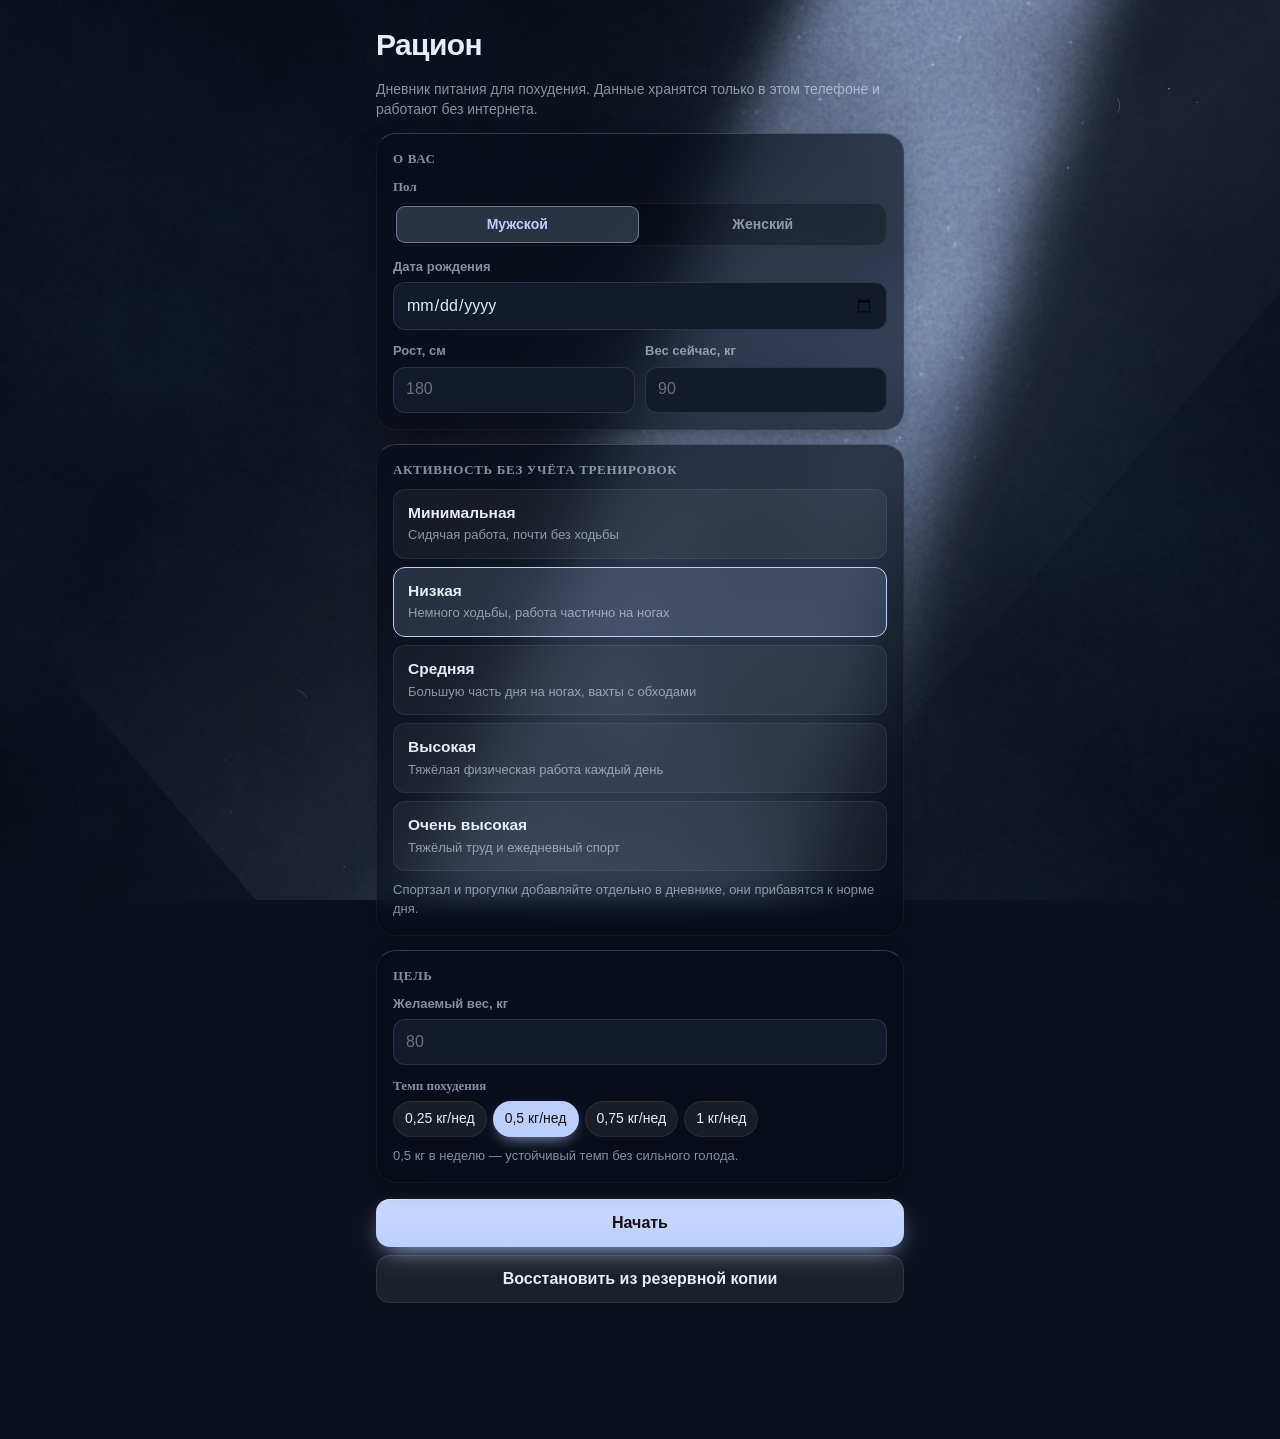
==== index.html @ c629fdf3 "Салат с айсбергом, овощами и брынзой (домашний рецепт); версия 18 Co-Authored-By: Claude Opus 5.5 <n" ====
<!doctype html>
<html lang="ru">
<head>
<meta charset="utf-8">
<meta name="viewport" content="width=device-width,initial-scale=1,viewport-fit=cover">
<meta name="apple-mobile-web-app-capable" content="yes">
<meta name="mobile-web-app-capable" content="yes">
<meta name="apple-mobile-web-app-status-bar-style" content="default">
<meta name="apple-mobile-web-app-title" content="Рацион">
<meta name="theme-color" content="#f3f5f0">
<link rel="manifest" href="manifest.webmanifest">
<link rel="apple-touch-icon" href="icon-180.png">
<link rel="icon" href="icon-192.png">
<title>Рацион</title>
<style>
/* Макет: одна колонка до 560px, липкая шапка дня, нижняя панель вкладок. Дружелюбная палитра: тёплые нейтрали с зеленцой, у каждого приёма пищи свой цвет — утро янтарное, обед зелёный, ужин сиреневый, перекус розовый. */
:root{
  --bg:#f3f5f0; --card:#ffffff; --ink:#1b2621; --muted:#66736c; --line:#e4e9e3; --soft:#edf1eb;
  --accent:#1f8a63; --accent-ink:#ffffff; --accent-soft:#dcf1e6;
  --prot:#3a74c4; --fat:#d08a14; --carb:#8a63d2; --fib:#5f9a2f;
  --warn:#c66a1c; --bad:#d2453a; --ok:#1f8a63; --water:#2b82c9; --water-soft:#dfeefa;
  --mb:#d98a0b; --mb-soft:#fdf0d6; --ml:#1f9d6b; --ml-soft:#ddf3e8; --md:#5b57e0; --md-soft:#e7e6fc; --ms:#e0517a; --ms-soft:#fce3eb; --ma:#ee6a2c; --ma-soft:#fee6da; --mw:#7a6a5a; --mw-soft:#f1ebe4;
  --shadow:0 1px 2px rgba(27,38,33,.05),0 4px 16px rgba(27,38,33,.05);
  --f-ui:-apple-system,BlinkMacSystemFont,"SF Pro Text","Segoe UI",Roboto,"Helvetica Neue",Arial,sans-serif;
  --f-num:ui-rounded,"SF Pro Rounded",-apple-system,BlinkMacSystemFont,"Segoe UI",Roboto,sans-serif;
  --r:20px;
  color-scheme:light;
}
@media (prefers-color-scheme: dark){:root:not([data-theme="light"]){
  --bg:#0e1412; --card:#18201d; --ink:#e8efeb; --muted:#94a39b; --line:#25302b; --soft:#1f2925;
  --accent:#4fd29c; --accent-ink:#062a1b; --accent-soft:#173327;
  --prot:#7fb0f0; --fat:#f0b452; --carb:#b89bf0; --fib:#9fd06a;
  --warn:#f0a05a; --bad:#ff7b6e; --ok:#4fd29c; --water:#6dbcf2; --water-soft:#14303f;
  --mb:#f6b545; --mb-soft:#3a2c12; --ml:#4fd29c; --ml-soft:#153326; --md:#a29ffa; --md-soft:#26254a; --ms:#ff86a8; --ms-soft:#3d1d29; --ma:#ff9a63; --ma-soft:#3d2316; --mw:#cdb9a4; --mw-soft:#2d2722;
  --shadow:none; color-scheme:dark;
}}
:root[data-theme="dark"]{
  --bg:#0e1412; --card:#18201d; --ink:#e8efeb; --muted:#94a39b; --line:#25302b; --soft:#1f2925;
  --accent:#4fd29c; --accent-ink:#062a1b; --accent-soft:#173327;
  --prot:#7fb0f0; --fat:#f0b452; --carb:#b89bf0; --fib:#9fd06a;
  --warn:#f0a05a; --bad:#ff7b6e; --ok:#4fd29c; --water:#6dbcf2; --water-soft:#14303f;
  --mb:#f6b545; --mb-soft:#3a2c12; --ml:#4fd29c; --ml-soft:#153326; --md:#a29ffa; --md-soft:#26254a; --ms:#ff86a8; --ms-soft:#3d1d29; --ma:#ff9a63; --ma-soft:#3d2316; --mw:#cdb9a4; --mw-soft:#2d2722;
  --shadow:none; color-scheme:dark;
}
*{box-sizing:border-box;-webkit-tap-highlight-color:transparent}
html,body{margin:0;background:var(--bg);color:var(--ink)}
body{font:16px/1.4 var(--f-ui);-webkit-font-smoothing:antialiased;-webkit-text-size-adjust:100%;overscroll-behavior-y:none}
[hidden]{display:none!important}
button,input,select,textarea{font:inherit;color:inherit}
button{cursor:pointer;border:0;background:none;padding:0}
:focus-visible{outline:2px solid var(--accent);outline-offset:2px}
.num{font-family:var(--f-num);font-variant-numeric:tabular-nums}
#app{max-width:560px;margin:0 auto;padding:0 16px calc(96px + env(safe-area-inset-bottom,0px))}

/* шапка */
.top{position:sticky;top:0;z-index:5;background:var(--bg);margin:0 -16px;padding:calc(env(safe-area-inset-top,0px) + 8px) 16px 10px;display:flex;align-items:center;gap:6px}
.top h1{font-size:20px;font-weight:700;margin:0;letter-spacing:-.01em}
.datebtn{flex:1;min-width:0;text-align:center;padding:6px 4px;border-radius:10px}
.datebtn b{display:block;font-size:17px;font-weight:650}
.datebtn small{display:block;font-size:12.5px;color:var(--muted);white-space:nowrap;overflow:hidden;text-overflow:ellipsis}
.ibtn{width:40px;height:40px;border-radius:12px;display:grid;place-items:center;color:var(--ink);flex:none}
.ibtn:active{background:var(--soft)}
.ibtn svg{width:22px;height:22px}
.pill{display:inline-block;font-size:11.5px;font-weight:650;letter-spacing:.04em;text-transform:uppercase;padding:2px 7px;border-radius:99px;background:var(--accent-soft);color:var(--accent);vertical-align:2px}
.pill.plan{background:transparent;border:1px dashed var(--accent)}

/* бюджет дня */
.budget{background:var(--card);border-radius:var(--r);padding:18px 16px 16px;box-shadow:var(--shadow);display:grid;gap:16px}
.ringrow{display:grid;grid-template-columns:auto 1fr;gap:18px;align-items:center}
.ring{position:relative;width:148px;height:148px}
.ring svg{width:100%;height:100%;transform:rotate(-90deg);display:block}
.ring .c{position:absolute;inset:0;display:grid;place-content:center;text-align:center}
.ring .c b{font-family:var(--f-num);font-size:34px;font-weight:650;line-height:1;letter-spacing:-.02em;font-variant-numeric:tabular-nums}
.ring .c b.over{color:var(--bad)}
.ring .c small{font-size:12px;color:var(--muted);margin-top:4px;line-height:1.2}
.rside{display:grid;gap:8px;min-width:0}
.rk{display:flex;align-items:center;gap:8px;font-size:13.5px;color:var(--muted);min-width:0}
.rk i{width:10px;height:10px;border-radius:4px;flex:none}
.rk span{flex:1;min-width:0;white-space:nowrap;overflow:hidden;text-overflow:ellipsis}
.rk b{color:var(--ink);font-family:var(--f-num);font-variant-numeric:tabular-nums;font-weight:600}
.rsep{height:1px;background:var(--line);margin:2px 0}
.mtile{width:38px;height:38px;border-radius:13px;display:grid;place-items:center;flex:none}
.mtile svg{width:21px;height:21px}
.sec-h .mtile+h3{margin-left:2px}
.bud-top{display:flex;align-items:flex-end;justify-content:space-between;gap:12px}
.bud-big{font-family:var(--f-num);font-size:44px;font-weight:600;line-height:1;letter-spacing:-.02em;font-variant-numeric:tabular-nums}
.bud-big.over{color:var(--bad)}
.bud-cap{font-size:13px;color:var(--muted);margin-top:4px}
.bud-side{text-align:right;font-size:13px;color:var(--muted);line-height:1.5}
.bud-side b{color:var(--ink);font-weight:600}
.bar{height:10px;border-radius:99px;background:var(--soft);overflow:hidden;display:flex}
.bar i{display:block;height:100%}
.bar .eat{background:var(--accent)}
.bar .eat.over{background:var(--bad)}
.bar .bonus{background:repeating-linear-gradient(135deg,var(--accent-soft) 0 4px,transparent 4px 8px)}
.macros{display:grid;grid-template-columns:repeat(4,1fr);gap:10px}
.mac{min-width:0}
.mac span{font-size:12px;color:var(--muted);display:block}
.mac b{font-family:var(--f-num);font-variant-numeric:tabular-nums;font-size:15px;font-weight:600}
.mac em{font-style:normal;color:var(--muted);font-size:12px}
.mbar{height:4px;border-radius:9px;background:var(--soft);margin-top:4px;overflow:hidden}
.mbar i{display:block;height:100%;border-radius:9px}

/* блоки дня */
.sec{margin-top:14px;background:var(--card);border-radius:var(--r);box-shadow:var(--shadow);overflow:hidden}
.sec-h{display:flex;align-items:center;gap:10px;padding:12px 12px 12px 14px}
.sec-h h3{margin:0;font-size:16px;font-weight:650;flex:1}
.sec-h .k{font-family:var(--f-num);font-variant-numeric:tabular-nums;color:var(--muted);font-size:15px}
.plus{width:36px;height:36px;border-radius:50%;background:var(--accent-soft);color:var(--accent);display:grid;place-items:center;flex:none;transition:transform .12s}
.plus:active{transform:scale(.9)}
.plus svg{width:18px;height:18px}
.row{display:flex;align-items:center;gap:12px;padding:11px 16px;border-top:1px solid var(--line);width:100%;text-align:left}
.sec .row{padding-left:66px}
.sec.menu .row,.sec.list .row,.sheet .row{padding-left:16px}
.row:active{background:var(--soft)}
.row .t{flex:1;min-width:0}
.row .t b{display:block;font-weight:500;font-size:15.5px;white-space:nowrap;overflow:hidden;text-overflow:ellipsis}
.row .t small{display:block;color:var(--muted);font-size:13px}
.row .v{font-family:var(--f-num);font-variant-numeric:tabular-nums;font-size:15px;flex:none;text-align:right}
.row .v small{display:block;color:var(--muted);font-size:12px}
.empty{padding:2px 16px 14px;color:var(--muted);font-size:14px}
.weightline{display:flex;align-items:center;gap:12px;padding:14px 16px}
.weightline b{font-family:var(--f-num);font-size:18px;font-weight:600}

.wbody{padding:2px 16px 14px 66px;display:grid;gap:12px}

/* советы */
.advbtn{display:flex;align-items:center;justify-content:center;gap:8px;width:100%;margin-top:14px;min-height:44px;border-radius:14px;font-weight:600;font-size:15.5px;background:var(--accent);color:var(--accent-ink)}
.advhead{display:grid;grid-template-columns:repeat(4,1fr);gap:6px;margin:2px 0 12px}.advhead div{background:var(--soft);border-radius:12px;padding:8px 6px;text-align:center}
.advhead span{display:block;font-size:11.5px;color:var(--muted)}.advhead b{font-size:17px;font-weight:600;font-family:var(--f-num)}
.advtip{font-size:13.5px;line-height:1.4;padding:10px 12px;border-radius:12px;background:var(--accent-soft);margin-bottom:12px}
.advmeal{border-radius:16px;margin-bottom:10px;background:var(--card);box-shadow:var(--shadow);position:relative;overflow:hidden}
.advmeal::before{content:"";position:absolute;left:0;top:12px;bottom:12px;width:3px;border-radius:0 3px 3px 0;background:var(--c)}
.advmeal .mh{display:flex;align-items:baseline;justify-content:space-between;padding:12px 14px 6px 16px}.advmeal .mh b{font-size:17px;font-weight:650;color:var(--c)}.advmeal .mh small{color:var(--muted);font-size:12.5px}
.advit{display:flex;align-items:center;gap:10px;padding:8px 10px 8px 16px;border-top:1px solid var(--line)}
.advit .n{flex:1;min-width:0}.advit .n b{display:block;font-weight:500;font-size:15px}.advit .n small{color:var(--muted);font-size:12.5px}
.advit .k{font-size:14px;text-align:right;min-width:52px;font-family:var(--f-num)}.advit .k small{display:block;color:var(--muted);font-size:11px}
.advsw{width:36px;height:36px;border-radius:10px;display:grid;place-items:center;color:var(--accent);background:var(--soft);flex:none}
.advsum{display:flex;justify-content:space-between;gap:8px;font-size:13px;color:var(--muted);padding:6px 2px 2px}.advsum b{color:var(--ink)}
.advalt{display:flex;align-items:center;gap:12px;padding:12px 14px;border-top:1px solid var(--line);width:100%;text-align:left}.advalt:first-child{border-top:0}
.advalt .n{flex:1}.advalt .n b{display:block;font-weight:500}.advalt .n small{color:var(--muted);font-size:12.5px}.advalt .k{text-align:right;font-size:14px;font-family:var(--f-num)}.advalt .k small{display:block;color:var(--muted);font-size:11px}
.advalt .ck{width:22px;height:22px;border-radius:50%;box-shadow:inset 0 0 0 1.5px var(--line);flex:none}.advalt.cur{background:var(--accent-soft)}.advalt.cur .ck{background:var(--accent)}
.chip.off{background:color-mix(in srgb,var(--bad) 16%,transparent)!important;color:var(--bad)!important;text-decoration:line-through}
.cups{display:flex;flex-wrap:wrap;gap:4px}
.wsrc{font-size:12.5px;color:var(--muted);padding:0 16px 4px 66px;margin-top:-6px}
.cups svg{width:22px;height:26px}
.cups .f{color:var(--water)}.cups .e{color:var(--line)}
.wbtns{display:grid;grid-template-columns:1fr 1.3fr 1.3fr;gap:8px}
.wbtns .btn{min-height:44px;font-size:15px;padding:0 8px}
.btn.wat{background:var(--water-soft);color:var(--water)}
.repbtn{margin-top:14px;width:100%;display:flex;align-items:center;gap:12px;padding:14px;border-radius:var(--r);background:var(--card);box-shadow:var(--shadow);text-align:left}
.repbtn b{display:block;font-size:16px}.repbtn small{color:var(--muted);font-size:13px}
.rlist{display:grid;gap:10px}
.ri{display:flex;gap:12px;align-items:flex-start;background:var(--card);border-radius:16px;padding:12px 14px;box-shadow:var(--shadow)}
.ri .dot{width:28px;height:28px;border-radius:50%;display:grid;place-items:center;flex:none;font-size:15px;font-weight:700}
.ri.bad .dot{background:color-mix(in srgb,var(--bad) 16%,var(--card));color:var(--bad)}
.ri.warn .dot{background:color-mix(in srgb,var(--warn) 18%,var(--card));color:var(--warn)}
.ri.ok .dot{background:var(--accent-soft);color:var(--accent)}
.ri.info .dot{background:var(--soft);color:var(--muted)}
.ri .tx{min-width:0;font-size:14.5px;line-height:1.45}
.card .rlist{gap:6px}.card .ri{background:none;box-shadow:none;padding:6px 0;border-radius:0}.card .ri+.ri{border-top:1px solid var(--line);padding-top:10px}.ri .tx b{font-weight:650}
.rhead{display:flex;align-items:center;gap:12px;margin-bottom:12px}
.rhead .big{font-size:28px}
.tips{margin:12px 0 0;padding-left:20px;line-height:1.5;font-size:14.5px}
.banner{margin-top:14px;padding:12px 14px;border-radius:var(--r);background:var(--accent-soft);display:flex;gap:10px;align-items:center;font-size:14px}
.banner span{flex:1}
.banner.warn{background:color-mix(in srgb,var(--warn) 16%,var(--card))}

/* вкладки */
#tabs{position:fixed;left:0;right:0;bottom:0;z-index:20;background:color-mix(in srgb,var(--card) 92%,transparent);backdrop-filter:blur(14px);-webkit-backdrop-filter:blur(14px);border-top:1px solid var(--line);padding:6px 8px calc(6px + env(safe-area-inset-bottom,0px));display:flex;justify-content:center}
#tabs .in{display:grid;grid-template-columns:repeat(4,1fr);width:100%;max-width:560px}
.tab{display:grid;justify-items:center;gap:2px;padding:6px 0;font-size:11px;color:var(--muted);font-weight:500}
.tab svg{width:22px;height:22px}
.tab svg{padding:3px 14px;box-sizing:content-box;border-radius:99px;transition:background .15s}
.tab.on{color:var(--accent)}
.tab.on svg{background:var(--accent-soft)}

/* общие элементы */
.card{background:var(--card);border-radius:var(--r);box-shadow:var(--shadow);padding:16px;margin-top:14px}
.card h3{margin:0 0 10px;font-size:13px;font-weight:650;letter-spacing:.05em;text-transform:uppercase;color:var(--muted)}
.chips{display:flex;flex-wrap:wrap;gap:6px}
.chip{padding:8px 12px;border-radius:99px;background:var(--soft);font-size:14px;font-weight:500;white-space:nowrap}
.chip.on{background:var(--ink);color:var(--bg)}
.btn{display:inline-flex;align-items:center;justify-content:center;gap:8px;min-height:48px;padding:0 18px;border-radius:14px;background:var(--soft);font-weight:600;font-size:16px;text-align:center}
.btn.pri{background:var(--accent);color:var(--accent-ink)}
.btn.bad{color:var(--bad)}
.btn.wide{width:100%}
.btn:active{filter:brightness(.95)}
.btns{display:grid;gap:8px;margin-top:14px}
.btns.two{grid-template-columns:1fr 1fr}
.link{color:var(--accent);font-weight:600;font-size:15px}
.field{display:grid;gap:6px;margin-top:12px}
.field>label,.lab{font-size:13px;font-weight:600;color:var(--muted)}
.inp{width:100%;min-height:46px;padding:10px 12px;border-radius:12px;border:1px solid var(--line);background:var(--card);font-size:16px}
.inp:focus{border-color:var(--accent);outline:none}
select.inp{appearance:none;-webkit-appearance:none;background-image:linear-gradient(45deg,transparent 50%,var(--muted) 50%),linear-gradient(135deg,var(--muted) 50%,transparent 50%);background-position:calc(100% - 18px) 50%,calc(100% - 13px) 50%;background-size:5px 5px;background-repeat:no-repeat;padding-right:32px}
.grid2{display:grid;grid-template-columns:1fr 1fr;gap:10px}
.grid2>*,.grid3>*{min-width:0}
input[type=date].inp{min-width:0;width:100%;display:block}
.chips.scroll{flex-wrap:nowrap;overflow-x:auto;margin:0 -16px;padding:0 16px 2px;scrollbar-width:none}
.chips.scroll::-webkit-scrollbar{display:none}
.grid3{display:grid;grid-template-columns:repeat(3,1fr);gap:10px}
.help{font-size:13px;color:var(--muted);line-height:1.45}
.kv{display:flex;justify-content:space-between;gap:12px;padding:8px 0;border-top:1px solid var(--line);font-size:15px}
.kv:first-of-type{border-top:0}
.kv span{color:var(--muted)}
.kv b{font-family:var(--f-num);font-variant-numeric:tabular-nums;font-weight:600;text-align:right}
.big{font-family:var(--f-num);font-variant-numeric:tabular-nums;font-size:34px;font-weight:600;letter-spacing:-.02em;line-height:1.1}
.sub{color:var(--muted);font-size:14px}
.tiles{display:grid;grid-template-columns:1fr 1fr;gap:10px;margin-top:14px}
.tile{background:var(--card);border-radius:var(--r);box-shadow:var(--shadow);padding:14px;min-width:0}
.tile span{font-size:12.5px;color:var(--muted);display:block}
.tile b{font-family:var(--f-num);font-variant-numeric:tabular-nums;font-size:24px;font-weight:600;display:block;margin-top:2px}
.tile small{font-size:12.5px;color:var(--muted)}
.good{color:var(--ok)!important}.badc{color:var(--bad)!important}
.list .row:first-child{border-top:0}
.menu .row{font-size:16px}
.menu .row svg{width:20px;height:20px;color:var(--muted)}
.prog{height:12px;border-radius:99px;background:var(--soft);overflow:hidden;margin:10px 0 6px}
.prog i{display:block;height:100%;background:var(--accent);border-radius:99px}
.legend{display:flex;flex-wrap:wrap;gap:12px;font-size:12.5px;color:var(--muted);margin-top:8px}
.legend i{display:inline-block;width:10px;height:10px;border-radius:3px;margin-right:5px;vertical-align:-1px}
svg.ch{width:100%;height:auto;display:block}
svg.ch text{font-family:var(--f-ui);font-size:10px;fill:var(--muted)}
.warnbox{margin-top:10px;padding:10px 12px;border-radius:12px;background:color-mix(in srgb,var(--warn) 14%,var(--card));font-size:14px}

/* листы */
.layer{position:fixed;inset:0;z-index:40}
.ov{position:absolute;inset:0;background:rgba(5,12,16,.42);opacity:0;transition:opacity .2s}
.layer.on .ov{opacity:1}
.sheet{position:absolute;left:0;right:0;bottom:0;margin:0 auto;max-width:560px;max-height:calc(100% - env(safe-area-inset-top,0px) - 18px);background:var(--bg);border-radius:24px 24px 0 0;display:flex;flex-direction:column;transform:translateY(100%);transition:transform .25s cubic-bezier(.2,.8,.2,1)}
.layer.on .sheet{transform:none}
.layer.full .sheet{height:calc(100% - env(safe-area-inset-top,0px) - 18px)}
@media (prefers-reduced-motion:reduce){.sheet,.ov{transition:none}}
.sh-h{display:flex;align-items:center;gap:8px;padding:12px 12px 8px 16px}
.sh-h h2{flex:1;margin:0;font-size:18px;font-weight:700;min-width:0;white-space:nowrap;overflow:hidden;text-overflow:ellipsis}
.sh-b{flex:1;overflow-y:auto;-webkit-overflow-scrolling:touch;padding:4px 16px calc(20px + env(safe-area-inset-bottom,0px))}
.sh-f{padding:10px 16px calc(12px + env(safe-area-inset-bottom,0px));border-top:1px solid var(--line);background:var(--bg)}
.x{width:34px;height:34px;border-radius:50%;background:var(--soft);display:grid;place-items:center;flex:none}
.x svg{width:16px;height:16px}
.search{position:sticky;top:0;background:var(--bg);padding-bottom:8px;z-index:1}
.tag{font-size:11px;font-weight:650;padding:1px 6px;border-radius:6px;background:var(--soft);color:var(--muted);margin-left:6px;vertical-align:1px}
.preview{display:grid;grid-template-columns:repeat(4,1fr);gap:8px;background:var(--card);border-radius:var(--r);padding:14px;margin-top:12px;box-shadow:var(--shadow);text-align:center}
.preview span{display:block;font-size:12px;color:var(--muted)}
.preview b{font-family:var(--f-num);font-variant-numeric:tabular-nums;font-size:20px;font-weight:600}
.cal{display:grid;grid-template-columns:repeat(7,1fr);gap:4px;text-align:center}
.cal .wd{font-size:11.5px;color:var(--muted);padding:4px 0;text-transform:uppercase}
.cd{aspect-ratio:1/1.08;max-width:100%;border-radius:10px;display:grid;align-content:center;justify-items:center;gap:1px;font-size:15px;position:relative}
.cd small{font-size:10px;color:var(--muted);font-family:var(--f-num)}
.cd.v{background:var(--soft)}
.cd.ok small{color:var(--ok);font-weight:650}
.cd.over small{color:var(--bad);font-weight:650}
.cd.plan small{color:var(--accent)}
.cd.plan{outline:1px dashed var(--accent);outline-offset:-3px}
.cd.today{box-shadow:inset 0 0 0 2px var(--ink)}
.cd.sel{background:var(--ink);color:var(--bg)}
.cd.sel small{color:var(--bg)}
.wdays{display:grid;grid-template-columns:repeat(7,1fr);gap:4px}
.wdays .chip{padding:8px 0;text-align:center}
#toast{position:fixed;left:50%;top:calc(12px + env(safe-area-inset-top,0px));transform:translateX(-50%);background:var(--ink);color:var(--bg);padding:10px 16px;border-radius:12px;font-size:14.5px;z-index:90;max-width:calc(100% - 32px);opacity:0;pointer-events:none;transition:opacity .2s}
#toast.on{opacity:1}
video.scan{width:100%;border-radius:var(--r);background:#000;aspect-ratio:4/3;object-fit:cover}
textarea.inp{min-height:110px;font-family:ui-monospace,Menlo,monospace;font-size:12px}
.onb{padding-top:calc(env(safe-area-inset-top,0px) + 24px)}
.onb h1{font-size:30px;margin:0 0 6px;letter-spacing:-.02em}
.seg{display:grid;grid-auto-flow:column;grid-auto-columns:1fr;background:var(--soft);border-radius:12px;padding:3px;gap:3px}
.seg button{padding:9px 4px;border-radius:9px;font-size:14px;font-weight:600;color:var(--muted)}
.seg button.on{background:var(--card);color:var(--ink);box-shadow:var(--shadow)}
.opt{display:flex;gap:12px;align-items:flex-start;padding:12px 14px;border-radius:12px;background:var(--card);border:1.5px solid var(--line);text-align:left;width:100%}
.opt.on{border-color:var(--accent);background:var(--accent-soft)}
.opt b{display:block;font-size:15.5px}
.opt small{color:var(--muted);font-size:13px}
.opts{display:grid;gap:8px}
</style>
</head>
<body>
<div id="app"></div>
<nav id="tabs" hidden></nav>
<div id="sheets"></div>
<div id="toast" role="status" aria-live="polite"></div>
<input type="file" id="impfile" accept=".json,application/json,text/plain" hidden>
<script src="foods.js"></script>
<script>
'use strict';
/* ========== базовые помощники ========== */
const $=s=>document.querySelector(s);
const esc=s=>String(s??'').replace(/[&<>"']/g,c=>({'&':'&amp;','<':'&lt;','>':'&gt;','"':'&quot;',"'":'&#39;'}[c]));
const r0=n=>Math.round(n||0), r1=n=>Math.round((n||0)*10)/10;
const fmt=n=>r0(n).toLocaleString('ru-RU');
const f1=n=>r1(n).toLocaleString('ru-RU',{maximumFractionDigits:1});
const f2=n=>(+n).toLocaleString('ru-RU',{maximumFractionDigits:2});
const fL=ml=>(ml/1000).toLocaleString('ru-RU',{maximumFractionDigits:2});
const num=v=>{const x=parseFloat(String(v??'').replace(',','.').replace(/\s/g,''));return isFinite(x)?x:NaN};
const uid=()=>Date.now().toString(36)+Math.random().toString(36).slice(2,7);
const clone=o=>JSON.parse(JSON.stringify(o));
const pad=n=>String(n).padStart(2,'0');
const ds=d=>d.getFullYear()+'-'+pad(d.getMonth()+1)+'-'+pad(d.getDate());
const pd=s=>{const[y,m,d]=s.split('-').map(Number);return new Date(y,m-1,d)};
const today=()=>ds(new Date());
const addD=(s,n)=>{const d=pd(s);d.setDate(d.getDate()+n);return ds(d)};
const dDiff=(a,b)=>Math.round((pd(b)-pd(a))/864e5);
const MON=['января','февраля','марта','апреля','мая','июня','июля','августа','сентября','октября','ноября','декабря'];
const MONS=['янв','фев','мар','апр','мая','июн','июл','авг','сен','окт','ноя','дек'];
const MONN=['Январь','Февраль','Март','Апрель','Май','Июнь','Июль','Август','Сентябрь','Октябрь','Ноябрь','Декабрь'];
const WDF=['воскресенье','понедельник','вторник','среда','четверг','пятница','суббота'];
const WDS=['пн','вт','ср','чт','пт','сб','вс'];
const fDate=(s,year)=>{const d=pd(s);return d.getDate()+' '+MON[d.getMonth()]+((year||d.getFullYear()!==new Date().getFullYear())?' '+d.getFullYear():'')};
const fShort=s=>{const d=pd(s);return d.getDate()+' '+MONS[d.getMonth()]};
function relDay(s){const k=dDiff(today(),s);return k===0?'Сегодня':k===-1?'Вчера':k===1?'Завтра':WDF[pd(s).getDay()].replace(/^./,c=>c.toUpperCase())}
function plural(n,a,b,c){n=Math.abs(n)%100;const n1=n%10;if(n>10&&n<20)return c;if(n1>1&&n1<5)return b;if(n1===1)return a;return c}
const MI={
  b:'<svg viewBox="0 0 24 24" fill="none" stroke="currentColor" stroke-width="2" stroke-linecap="round" stroke-linejoin="round"><path d="M4 18h16M7 18a5 5 0 0 1 10 0"/><path d="M12 4v3M4.9 8.9l2 2M19.1 8.9l-2 2M2 14h2M20 14h2"/></svg>',
  l:'<svg viewBox="0 0 24 24" fill="none" stroke="currentColor" stroke-width="2" stroke-linecap="round" stroke-linejoin="round"><circle cx="12" cy="12" r="4.2"/><path d="M12 2.5v2.2M12 19.3v2.2M2.5 12h2.2M19.3 12h2.2M5.3 5.3l1.6 1.6M17.1 17.1l1.6 1.6M5.3 18.7l1.6-1.6M17.1 6.9l1.6-1.6"/></svg>',
  d:'<svg viewBox="0 0 24 24" fill="none" stroke="currentColor" stroke-width="2" stroke-linecap="round" stroke-linejoin="round"><path d="M20 14.5A8 8 0 1 1 9.5 4a6.5 6.5 0 0 0 10.5 10.5z"/><path d="M17 4.5v3M15.5 6h3"/></svg>',
  s:'<svg viewBox="0 0 24 24" fill="none" stroke="currentColor" stroke-width="2" stroke-linecap="round" stroke-linejoin="round"><path d="M12 7.5c-1.6-1.2-4.5-1.3-6 .6-1.8 2.3-1 6.6 1.3 9.6 1.4 1.8 2.8 2.6 4.7 1.6 1.9 1 3.3.2 4.7-1.6 2.3-3 3.1-7.3 1.3-9.6-1.5-1.9-4.4-1.8-6-.6z"/><path d="M12 7.5c0-2 1-3.6 3-4.5"/></svg>',
  a:'<svg viewBox="0 0 24 24" fill="none" stroke="currentColor" stroke-width="2" stroke-linecap="round" stroke-linejoin="round"><circle cx="14.5" cy="4.5" r="2"/><path d="M8 21l3-6 3 2.5V22M6 11l3.5-3.5L14 9l2.5 3.5H20M11 15l-1.5-4"/></svg>',
  w:'<svg viewBox="0 0 24 24" fill="none" stroke="currentColor" stroke-width="2" stroke-linecap="round" stroke-linejoin="round"><path d="M12 3s6 6.4 6 11a6 6 0 0 1-12 0c0-4.6 6-11 6-11z"/><path d="M9.5 15a2.6 2.6 0 0 0 2.5 2.5"/></svg>',
  k:'<svg viewBox="0 0 24 24" fill="none" stroke="currentColor" stroke-width="2" stroke-linecap="round" stroke-linejoin="round"><rect x="3.5" y="3.5" width="17" height="17" rx="5"/><path d="M8.5 9.5a5 5 0 0 1 7 0l-2.2 2.6a1.7 1.7 0 0 0-2.6 0z"/></svg>'};
MI.r='<svg viewBox="0 0 24 24" fill="none" stroke="currentColor" stroke-width="2" stroke-linecap="round" stroke-linejoin="round"><rect x="5" y="3.5" width="14" height="17" rx="3"/><path d="M9 8.5h6M9 12.5h6M9 16.5h3"/></svg>';
const MC={b:'mb',l:'ml',d:'md',s:'ms'};
const MT={b:'mb',l:'ml',d:'md',s:'ms',a:'ma',w:'water',k:'mw',r:'accent'};
const mtile=k=>`<span class="mtile" style="background:var(--${MT[k]}-soft);color:var(--${MT[k]})">${MI[k]}</span>`;
const IC={
  plus:'<svg viewBox="0 0 24 24" fill="none" stroke="currentColor" stroke-width="2.4" stroke-linecap="round"><path d="M12 5v14M5 12h14"/></svg>',
  x:'<svg viewBox="0 0 24 24" fill="none" stroke="currentColor" stroke-width="2.4" stroke-linecap="round"><path d="M6 6l12 12M18 6L6 18"/></svg>',
  l:'<svg viewBox="0 0 24 24" fill="none" stroke="currentColor" stroke-width="2.2" stroke-linecap="round" stroke-linejoin="round"><path d="M15 5l-7 7 7 7"/></svg>',
  r:'<svg viewBox="0 0 24 24" fill="none" stroke="currentColor" stroke-width="2.2" stroke-linecap="round" stroke-linejoin="round"><path d="M9 5l7 7-7 7"/></svg>',
  dots:'<svg viewBox="0 0 24 24" fill="currentColor"><circle cx="5" cy="12" r="2"/><circle cx="12" cy="12" r="2"/><circle cx="19" cy="12" r="2"/></svg>',
  cal:'<svg viewBox="0 0 24 24" fill="none" stroke="currentColor" stroke-width="1.9" stroke-linecap="round" stroke-linejoin="round"><rect x="3.5" y="5" width="17" height="15.5" rx="3"/><path d="M3.5 10h17M8 3v4M16 3v4"/></svg>',
  diary:'<svg viewBox="0 0 24 24" fill="none" stroke="currentColor" stroke-width="1.9" stroke-linecap="round" stroke-linejoin="round"><path d="M6 3.5h11a2 2 0 0 1 2 2v13a2 2 0 0 1-2 2H6z"/><path d="M6 3.5v17M9.5 8h6M9.5 12h6"/></svg>',
  stats:'<svg viewBox="0 0 24 24" fill="none" stroke="currentColor" stroke-width="1.9" stroke-linecap="round" stroke-linejoin="round"><path d="M4 20h16M7 16v-5M12 16V6M17 16v-8"/></svg>',
  goal:'<svg viewBox="0 0 24 24" fill="none" stroke="currentColor" stroke-width="1.9" stroke-linecap="round"><circle cx="12" cy="12" r="8.5"/><circle cx="12" cy="12" r="4.5"/><circle cx="12" cy="12" r="1" fill="currentColor"/></svg>',
  more:'<svg viewBox="0 0 24 24" fill="none" stroke="currentColor" stroke-width="1.9" stroke-linecap="round"><path d="M4 7h16M4 12h16M4 17h16"/></svg>',
  chev:'<svg viewBox="0 0 24 24" fill="none" stroke="currentColor" stroke-width="2" stroke-linecap="round" stroke-linejoin="round"><path d="M9 6l6 6-6 6"/></svg>',
  scan:'<svg viewBox="0 0 24 24" fill="none" stroke="currentColor" stroke-width="2" stroke-linecap="round"><path d="M4 8V5h3M17 5h3v3M20 16v3h-3M7 19H4v-3M8 9v6M11 9v6M14 9v6M17 9v6"/></svg>'
};

/* ========== хранилище ========== */
const KEY='racion.v1';
const APP_VERSION='18';
function blank(){return{v:1,profile:null,goal:{rate:0.5,target:null,prot:1.8,fatPct:28,ov:{},eatBack:100,water:2000},voyage:null,weights:{},days:{},foods:[],recipes:[],templates:[],settings:{usdaKey:'',lastBackup:null,created:today(),theme:{mode:'system',dark:'20:00',light:'07:00'}}}}
function normalize(o){const b=blank();o=Object.assign(b,o||{});o.goal=Object.assign(blank().goal,o.goal||{});o.goal.ov=o.goal.ov||{};o.settings=Object.assign(blank().settings,o.settings||{});o.settings.theme=Object.assign(blank().settings.theme,o.settings.theme||{});
  for(const k in o.days){const d=o.days[k];d.m=Object.assign({b:[],l:[],d:[],s:[]},d.m||{});d.ex=d.ex||[]}return o}
let S;try{S=normalize(JSON.parse(localStorage.getItem(KEY)||'null'))}catch(e){S=blank()}
function save(){try{localStorage.setItem(KEY,JSON.stringify(S))}catch(e){toast('Не удалось сохранить: память браузера недоступна')}}
try{navigator.storage&&navigator.storage.persist&&navigator.storage.persist()}catch(e){}

/* ========== расчёты ========== */
const MEALS=[['b','Завтрак'],['l','Обед'],['d','Ужин'],['s','Перекусы']];
const ACT=[[1.2,'Минимальная','Сидячая работа, почти без ходьбы'],[1.375,'Низкая','Немного ходьбы, работа частично на ногах'],[1.55,'Средняя','Большую часть дня на ногах, вахты с обходами'],[1.725,'Высокая','Тяжёлая физическая работа каждый день'],[1.9,'Очень высокая','Тяжёлый труд и ежедневный спорт']];
const KCAL_PER_KG=7700;
const N0=()=>({k:0,p:0,f:0,c:0,fb:0});
function entN(e){const m=e.g/100;return{k:e.x.k*m,p:e.x.p*m,f:e.x.f*m,c:e.x.c*m,fb:(e.x.fb||0)*m}}
function addN(a,b){for(const k in a)a[k]+=b[k]||0;return a}
function getDay(s,create){if(!S.days[s]){if(!create)return null;S.days[s]={m:{b:[],l:[],d:[],s:[]},ex:[]}}return S.days[s]}
function dayTot(s){const t=N0(),d=S.days[s];if(!d)return t;for(const k in d.m)for(const e of d.m[k])addN(t,entN(e));return t}
function mealTot(arr){const t=N0();for(const e of arr)addN(t,entN(e));return t}
function dayEx(s){const d=S.days[s];return d?d.ex.reduce((a,e)=>a+(e.kcal||0),0):0}
function hasFood(s){const d=S.days[s];return !!d&&Object.values(d.m).some(a=>a.length)}
function dayEmpty(s){const d=S.days[s];return !d||(!hasFood(s)&&!d.ex.length&&!d.wt)}
// Вода: отмеченные стаканы + чай, кофе и минеральная вода из дневника (по объёму, 1 г = 1 мл)
const DRINK_IDS=new Set(['b138','b139','b430','b431','b432','b433','b434','b435','b436','b437','b438','b439','b440','b441','b442','b443','b444','b507','b508','b509','b517']);
const HIMIN_IDS=new Set(['b517']);
const RX_DRINK_IN=/\b(tea|coffee|espresso|americano|cappuccino|latte|ceai|cafea|borjomi)\b|чай|кофе|минерал|боржоми|mineral water|apă minerală|apa minerala/i;
const RX_DRINK_OUT=/ice tea|iced tea|lipton|tonic|3-in-1|liqueur|ликёр|ликер|cake|торт|печень|cookie|candy|конфет|tiramisu|тирамису/i;
function isDrink(e){if(e.src==='quick')return false;if(e.src==='base'&&e.ref&&/^b\d+$/.test(e.ref))return DRINK_IDS.has(e.ref);const n=e.n||'';return RX_DRINK_IN.test(n)&&!RX_DRINK_OUT.test(n)}
function dayDrinks(s){const d=S.days[s];let ml=0,hi=0;if(d)for(const a of Object.values(d.m))for(const e of a){if(!(e.g>0)||!isDrink(e))continue;ml+=e.g;if(e.src==='base'&&HIMIN_IDS.has(e.ref)||/borjomi|боржоми/i.test(e.n||''))hi+=e.g}return{ml,hi}}
function dayWater(s){const d=S.days[s];return (d&&d.wt||0)+dayDrinks(s).ml}
function wKeys(){return Object.keys(S.weights).sort()}
function weightOn(s){const ks=wKeys();let v=null;for(const k of ks){if(k<=s)v=S.weights[k];else break}if(v==null&&ks.length)v=S.weights[ks[0]];return v}
function ageOn(s){const b=pd(S.profile.birth),d=pd(s);let a=d.getFullYear()-b.getFullYear();if(d.getMonth()<b.getMonth()||(d.getMonth()===b.getMonth()&&d.getDate()<b.getDate()))a--;return a}
function calc(s){
  s=s||today();const P=S.profile;if(!P)return null;
  const w=weightOn(s)||80,a=ageOn(s),G=S.goal;
  const bmr=10*w+6.25*P.h-5*a+(P.sex==='f'?-161:5);
  const adj=+(S.goal.adj||0);
  const tdee=bmr*P.act+adj;
  const losing=G.target!=null&&w>G.target+0.05;
  const def=losing?G.rate*KCAL_PER_KG/7:0;
  const floor=P.sex==='f'?1200:1500;
  let kcal=tdee-def,clamped=false;if(kcal<floor){kcal=floor;clamped=true}
  const auto={k:kcal};
  if(G.ov.k)kcal=+G.ov.k;
  const refW=(G.target!=null&&G.target<w)?G.target:w;
  auto.p=refW*G.prot;auto.f=kcal*G.fatPct/100/9;
  const p=G.ov.p?+G.ov.p:auto.p, f=G.ov.f?+G.ov.f:auto.f;
  auto.c=Math.max(0,(kcal-p*4-f*9)/4);
  const c=G.ov.c?+G.ov.c:auto.c;
  return{w,a,bmr,tdee,adj,def,kcal,clamped,floor,p,f,c,fb:14*kcal/1000,auto,losing};
}
function dayNorm(s,cc){cc=cc||calc(s);return cc.kcal+dayEx(s)*S.goal.eatBack/100}

/* Адаптация нормы: реальный расход = средняя еда за полные дни − изменение веса по линии тренда × 7700.
   Сравниваем с расчётом формулы и предлагаем поправку не больше ±150 ккал за раз. */
const ADAPT={days:28,minFull:14,minWeigh:8,minSpan:14,step:150,minDelta:75};
function dayFull(s){const d=S.days[s];if(!d)return false;const meals=Object.values(d.m).filter(a=>a.length).length;if(meals<2)return false;
 const k=dayTot(s).k;return k>=Math.max(800,0.5*(dayNorm(s)-(+(S.goal.adj||0))))}
function adaptCalc(){if(!S.profile)return{ok:false,why:'Нет профиля.'};
 const t=today(),b=addD(t,-1),a=addD(b,-(ADAPT.days-1));
 const ws=wKeys().filter(k=>k>=a&&k<=t);
 const full=[];for(let s=a;s<=b;s=addD(s,1))if(dayFull(s))full.push(s);
 const res={ok:false,full:full.length,weigh:ws.length,a,b};
 if(full.length<ADAPT.minFull){res.why=`Нужно минимум ${ADAPT.minFull} полных дней за 4 недели (есть ${full.length}). Полный день — записано хотя бы два приёма пищи и не меньше половины нормы.`;return res}
 if(ws.length<ADAPT.minWeigh||dDiff(ws[0],ws[ws.length-1])<ADAPT.minSpan){res.why=`Нужно минимум ${ADAPT.minWeigh} взвешиваний за 4 недели на отрезке от 2 недель (есть ${ws.length}).`;return res}
 // наклон веса — линейная регрессия, кг в день
 const xs=ws.map(k=>dDiff(ws[0],k)),ys=ws.map(k=>S.weights[k]);const n=xs.length,mx=xs.reduce((p,v)=>p+v,0)/n,my=ys.reduce((p,v)=>p+v,0)/n;
 let sxy=0,sxx=0;for(let i=0;i<n;i++){sxy+=(xs[i]-mx)*(ys[i]-my);sxx+=(xs[i]-mx)**2}const slope=sxx?sxy/sxx:0;
 let eat=0,model=0;for(const s of full){eat+=dayTot(s).k;model+=calc(s).tdee+dayEx(s)*S.goal.eatBack/100}eat/=full.length;model/=full.length;
 const real=eat-slope*KCAL_PER_KG;const delta=real-model;
 Object.assign(res,{slope,eat,model,real,delta,weekly:slope*7});
 if(Math.abs(delta)>900){res.why='Расхождение с формулой слишком большое — похоже, часть еды не записана или вес скачет из‑за воды. Поправку не предлагаю.';return res}
 res.ok=true;const cur=+(S.goal.adj||0);const stepV=Math.max(-ADAPT.step,Math.min(ADAPT.step,delta));
 res.propose=Math.abs(delta)>=ADAPT.minDelta?Math.round((cur+stepV)/10)*10:null;
 return res}
function adaptDue(){const G=S.goal;if(G.adjAt&&dDiff(G.adjAt,today())<7)return null;const r=adaptCalc();return r.ok&&r.propose!=null&&r.propose!==(G.adj||0)?r:null}
const EXT=[
  {id:'walk',n:'Ходьба на улице',kind:'walk'},
  {id:'tread',n:'Беговая дорожка',kind:'tread'},
  {id:'hill',n:'Ходьба в подъём',met:5.3,d:'уклон 1–5%, умеренно-быстрый темп'},
  {id:'gym',n:'Силовая тренировка',met:3.5,d:'тренажёры или свободные веса, 8–15 повторов'},
  {id:'gymh',n:'Силовая, интенсивно',met:6.0,d:'тяжёлые веса, жим, становая'},
  {id:'circ',n:'Круговая тренировка',met:6.0,d:'с собственным весом'},
  {id:'ell',n:'Эллипс, умеренно',met:5.0},
  {id:'bike',n:'Велотренажёр',met:6.8,d:'обычный темп'},
  {id:'row',n:'Гребной тренажёр, умеренно',met:5.0,d:'до 100 Вт'},
  {id:'jog',n:'Бег трусцой',met:7.5},
  {id:'run8',n:'Бег 8–8,4 км/ч',met:8.5},
  {id:'run10',n:'Бег 9,7–10 км/ч',met:9.3},
  {id:'rope',n:'Скакалка',met:11.0},
  {id:'hiit',n:'Интервальная (берпи, табата)',met:11.0},
  {id:'manual',n:'Другое: ккал вручную',kind:'manual'}];
const PACE=[['slow','Медленно',3.5],['norm','Обычно',5],['fast','Быстро',6],['vfast','Очень быстро',6.8]];
function walkMet(kmh){return kmh<3.2?2.3:kmh<4?2.8:kmh<4.5?3.0:kmh<5.6?3.8:kmh<6.4?4.8:kmh<7.2?5.5:kmh<8?7.0:8.5}
const exKcal=(met,kg,min)=>Math.max(0,(met-1)*kg*min/60);

/* ========== продукты ========== */
const BASE=(window.BASE_FOODS||[]).map((a,i)=>({id:'b'+i,n:a[0],en:a[1],x:{k:a[2],p:a[3],f:a[4],c:a[5],fb:a[6]},srv:a[7]||[],src:'base',note:a[8]||''}));
const SRC={base:'база',my:'мой',rcp:'рецепт',usda:'USDA',off:'OFF',quick:'быстро'};
function myFoods(){return S.foods.map(f=>Object.assign({src:'my'},f,{srcOrig:f.src}))}
function rcpAsFood(r){const t=rcpTotals(r);const wt=r.cooked||t.g||1;const per=wt/(r.servings||1);
  return{id:r.id,n:r.n,x:{k:t.n.k/wt*100,p:t.n.p/wt*100,f:t.n.f/wt*100,c:t.n.c/wt*100,fb:t.n.fb/wt*100},srv:[['1 порция',r1(per)]],src:'rcp'}}
function rcpTotals(r){const n=N0();let g=0;for(const i of r.items){addN(n,entN(i));g+=i.g}return{n,g}}
function findFood(src,id){if(src==='base')return BASE.find(f=>f.id===id);if(src==='rcp'){const r=S.recipes.find(x=>x.id===id);return r&&rcpAsFood(r)}return myFoods().find(f=>f.id===id)}
const normq=s=>String(s||'').toLowerCase().replace(/ё/g,'е').normalize('NFD').replace(/[\u0300-\u036f]/g,'');
function searchLocal(q,scope){
  const words=normq(q).split(/\s+/).filter(Boolean);
  let pool=[];
  if(scope==='all'||scope==='my')pool=pool.concat(myFoods());
  if(scope==='all'||scope==='rcp')pool=pool.concat(S.recipes.map(rcpAsFood));
  if(scope==='all')pool=pool.concat(BASE);
  if(!words.length)return pool.slice(0,200);
  const res=[];
  for(const f of pool){const n=normq(f.n+' '+(f.brand||''));if(words.every(w=>n.includes(w))){let sc=0;if(n.startsWith(words[0]))sc-=10;sc+=n.length/50;if(f.src!=='base')sc-=3;res.push([sc,f])}}
  return res.sort((a,b)=>a[0]-b[0]).map(a=>a[1]).slice(0,80);
}
function recentFoods(limit){
  const seen=new Set(),out=[];const ks=Object.keys(S.days).filter(k=>k<=addD(today(),1)).sort().reverse().slice(0,90);
  for(const k of ks){const d=S.days[k];for(const m of ['d','l','b','s'])for(const e of d.m[m].slice().reverse()){const key=e.src+'|'+(e.ref||e.n);if(seen.has(key))continue;seen.add(key);out.push(e);if(out.length>=limit)return out}}
  return out;
}
function entryAsFood(e){if(e.ref&&e.src!=='quick'){const f=findFood(e.src,e.ref);if(f&&(e.src!=='base'||f.n===e.n))return f}return{id:e.ref||null,n:e.n,x:e.x,srv:e.u&&e.u.l!=='г'?[[e.u.l,e.u.g]]:[],src:e.src==='quick'?'quick':e.src}}

/* ========== интерфейс: состояние ========== */
const V={tab:'diary',date:today(),statP:'30',sheets:[]};
const app=$('#app'),tabsEl=$('#tabs'),sheetsEl=$('#sheets');
let toastT;function toast(t){const el=$('#toast');el.textContent=t;el.classList.add('on');clearTimeout(toastT);toastT=setTimeout(()=>el.classList.remove('on'),2600)}
function render(){
  if(!S.profile){tabsEl.hidden=true;app.innerHTML=viewOnboard();return}
  tabsEl.hidden=false;
  app.innerHTML=({diary:viewDiary,stats:viewStats,goals:viewGoals,more:viewMore})[V.tab]();
  tabsEl.innerHTML='<div class="in">'+[['diary','Дневник'],['stats','Статистика'],['goals','Цели'],['more','Ещё']].map(([k,l])=>`<button class="tab${V.tab===k?' on':''}" data-a="tab" data-v="${k}" aria-current="${V.tab===k?'page':'false'}">${IC[{diary:'diary',stats:'stats',goals:'goal',more:'more'}[k]]}<span>${l}</span></button>`).join('')+'</div>';
}

/* ---------- онбординг ---------- */
let OB={sex:'m',act:1.375,rate:0.5};
function viewOnboard(){
  return `<div class="onb">
  <h1>Рацион</h1><p class="sub">Дневник питания для похудения. Данные хранятся только в этом телефоне и работают без интернета.</p>
  <div class="card"><h3>О вас</h3>
    <div class="lab">Пол</div><div class="seg" style="margin-top:6px"><button data-a="ob" data-k="sex" data-v="m" class="${OB.sex==='m'?'on':''}">Мужской</button><button data-a="ob" data-k="sex" data-v="f" class="${OB.sex==='f'?'on':''}">Женский</button></div>
    <div class="field"><label for="ob-birth">Дата рождения</label><input class="inp" id="ob-birth" type="date" value="${esc(OB.birth||'')}"></div>
    <div class="grid2"><div class="field"><label for="ob-h">Рост, см</label><input class="inp num" id="ob-h" inputmode="decimal" value="${esc(OB.h||'')}" placeholder="180"></div>
    <div class="field"><label for="ob-w">Вес сейчас, кг</label><input class="inp num" id="ob-w" inputmode="decimal" value="${esc(OB.w||'')}" placeholder="90"></div></div>
  </div>
  <div class="card"><h3>Активность без учёта тренировок</h3>
    <div class="opts">${ACT.map(a=>`<button class="opt${OB.act===a[0]?' on':''}" data-a="ob" data-k="act" data-v="${a[0]}"><div><b>${a[1]}</b><small>${a[2]}</small></div></button>`).join('')}</div>
    <p class="help" style="margin:10px 0 0">Спортзал и прогулки добавляйте отдельно в дневнике, они прибавятся к норме дня.</p>
  </div>
  <div class="card"><h3>Цель</h3>
    <div class="field" style="margin-top:0"><label for="ob-t">Желаемый вес, кг</label><input class="inp num" id="ob-t" inputmode="decimal" value="${esc(OB.t||'')}" placeholder="80"></div>
    <div class="lab" style="margin-top:12px">Темп похудения</div>
    <div class="chips" style="margin-top:6px">${[0.25,0.5,0.75,1].map(r=>`<button class="chip${OB.rate===r?' on':''}" data-a="ob" data-k="rate" data-v="${r}">${f2(r)} кг/нед</button>`).join('')}</div>
    <p class="help" style="margin:10px 0 0">0,5 кг в неделю — устойчивый темп без сильного голода.</p>
  </div>
  <div class="btns" style="margin:16px 0 40px"><button class="btn pri wide" data-a="obSave">Начать</button>
  <button class="btn wide" data-a="importOpen">Восстановить из резервной копии</button></div></div>`;
}
function obRead(){OB.birth=$('#ob-birth').value;OB.h=$('#ob-h').value;OB.w=$('#ob-w').value;OB.t=$('#ob-t').value}

/* ---------- дневник ---------- */
function viewDiary(){
  const s=V.date,t=today(),cc=calc(s),tot=dayTot(s),ex=dayEx(s),bonus=ex*S.goal.eatBack/100,norm=cc.kcal+bonus,left=norm-tot.k;
  const isPlan=s>t,day=S.days[s];
  let vline='';
  if(S.voyage&&s>=S.voyage.a&&s<=S.voyage.b){vline=` · рейс, день ${dDiff(S.voyage.a,s)+1} из ${dDiff(S.voyage.a,S.voyage.b)+1}`}
  const eatPct=Math.min(100,tot.k/Math.max(norm,1)*100),bonPct=Math.max(0,Math.min(100-eatPct,bonus/Math.max(norm,1)*100));
  const mac=(l,v,tg,col)=>`<div class="mac"><span>${l}</span><b>${fmt(v)}</b><em> / ${fmt(tg)} г</em><div class="mbar"><i style="width:${Math.min(100,v/Math.max(tg,1)*100)}%;background:${v>tg*1.1&&l!=='Белки'&&l!=='Клетчатка'?'var(--bad)':col}"></i></div></div>`;
  let h=`<header class="top"><button class="ibtn" data-a="dPrev" aria-label="Предыдущий день">${IC.l}</button>
    <button class="datebtn" data-a="calOpen"><b>${relDay(s)}${isPlan?' <span class="pill plan">план</span>':''}</b><small>${fDate(s)}${vline}</small></button>
    <button class="ibtn" data-a="dNext" aria-label="Следующий день">${IC.r}</button><button class="ibtn" data-a="dayMenu" aria-label="Действия с днём">${IC.dots}</button></header>`;
  if(s!==t)h+=`<div style="text-align:center;margin:-4px 0 8px"><button class="link" data-a="dToday">Вернуться к сегодня</button></div>`;
  const R=62,C=2*Math.PI*R,segs=[];let acc=0;const denom=Math.max(norm,tot.k,1);
  for(const[k]of MEALS){const v=day?mealTot(day.m[k]).k:0;if(v>0)segs.push([k,v])}
  const gap=segs.length>1?3:0;
  let arcs=segs.map(([k,v])=>{const len=Math.max(0,v/denom*C-gap);const el=`<circle cx="74" cy="74" r="${R}" fill="none" stroke="var(--${MC[k]})" stroke-width="16" stroke-linecap="butt" stroke-dasharray="${len.toFixed(2)} ${C.toFixed(2)}" stroke-dashoffset="${(-acc).toFixed(2)}"/>`;acc+=v/denom*C;return el}).join('');
  if(left<0)arcs+=`<circle cx="74" cy="74" r="${R+11}" fill="none" stroke="var(--bad)" stroke-width="3" stroke-dasharray="${(-left/denom*C*(R+11)/R).toFixed(2)} ${(2*Math.PI*(R+11)).toFixed(2)}" stroke-dashoffset="${(-(norm/denom)*2*Math.PI*(R+11)).toFixed(2)}" stroke-linecap="round"/>`;
  const rk=(col,l,v,pre='')=>`<div class="rk"><i style="background:${col}"></i><span>${l}</span><b>${pre}${fmt(v)}</b></div>`;
  h+=`<section class="budget" aria-label="Калории за день">
    <div class="ringrow"><div class="ring" role="img" aria-label="Съедено ${fmt(tot.k)} из ${fmt(norm)} ккал"><svg viewBox="0 0 148 148"><circle cx="74" cy="74" r="${R}" fill="none" stroke="var(--soft)" stroke-width="16"/>${arcs}</svg>
      <div class="c"><b class="${left<0?'over':''}">${fmt(Math.abs(left))}</b><small>${left<0?'ккал сверх<br>нормы':(isPlan?'ккал осталось<br>по плану':'ккал<br>осталось')}</small></div></div>
    <div class="rside">${MEALS.map(([k,l])=>rk(`var(--${MC[k]})`,l,day?mealTot(day.m[k]).k:0)).join('')}<div class="rsep"></div>
      <div class="rk"><span>Норма</span><b>${fmt(cc.kcal)}</b></div>${ex?`<div class="rk"><span>Тренировки</span><b style="color:var(--ma)">+${fmt(bonus)}</b></div>`:''}</div></div>
    <div class="macros">${mac('Белки',tot.p,cc.p,'var(--prot)')}${mac('Жиры',tot.f,cc.f,'var(--fat)')}${mac('Углеводы',tot.c,cc.c,'var(--carb)')}${mac('Клетчатка',tot.fb,cc.fb,'var(--fib)')}</div>${s>=t?`<button class="advbtn" data-a="advOpen"><svg viewBox="0 0 24 24" width="18" height="18" fill="none" stroke="currentColor" stroke-width="2" stroke-linecap="round" aria-hidden="true"><path d="M12 3v3M12 18v3M3 12h3M18 12h3M5.6 5.6l2.1 2.1M16.3 16.3l2.1 2.1M5.6 18.4l2.1-2.1M16.3 7.7l2.1-2.1"/></svg>Что съесть дальше?</button>`:''}
  </section>`;
  if(s===t){const ad=adaptDue();if(ad)h+=`<div class="banner"><span>Норму можно уточнить по вашим данным за 4 недели: ${ad.propose-(S.goal.adj||0)<0?'−':'+'}${fmt(Math.abs(ad.propose-(S.goal.adj||0)))} ккал.</span><button class="link" data-a="adGo">Посмотреть</button></div>`}
  const lb=S.settings.lastBackup, created=S.settings.created||t;
  if(s===t&&Object.keys(S.days).length>=3&&(!lb?dDiff(created,t)>=7:dDiff(lb,t)>=14))h+=`<div class="banner"><span>${lb?'Резервная копия делалась '+fDate(lb)+'.':'Резервной копии ещё нет.'} Сохраните её в «Файлы», чтобы данные не потерялись.</span><button class="link" data-a="backupOpen">Сохранить</button></div>`;
  for(const[k,l]of MEALS){const arr=day?day.m[k]:[];const mt=mealTot(arr);
    h+=`<section class="sec"><div class="sec-h">${mtile(k)}<h3>${l}</h3><span class="k">${arr.length?fmt(mt.k)+' ккал':''}</span><button class="plus" style="background:var(--${MC[k]}-soft);color:var(--${MC[k]})" data-a="addOpen" data-v="${k}" aria-label="Добавить: ${l}">${IC.plus}</button></div>`;
    h+=arr.length?arr.map(e=>`<button class="row" data-a="entEdit" data-m="${k}" data-v="${e.id}"><div class="t"><b>${esc(e.n)}</b><small>${esc(amountLabel(e))}</small></div><div class="v">${fmt(entN(e).k)}<small>ккал</small></div></button>`).join(''):'';
    h+='</section>';}
  const exs=day?day.ex:[];
  h+=`<section class="sec"><div class="sec-h">${mtile('a')}<h3>Активность</h3><span class="k">${exs.length?'−'+fmt(ex)+' ккал':''}</span><button class="plus" style="background:var(--ma-soft);color:var(--ma)" data-a="exOpen" aria-label="Добавить активность">${IC.plus}</button></div>`;
  h+=exs.length?exs.map(e=>`<button class="row" data-a="exEdit" data-v="${e.id}"><div class="t"><b>${esc(e.n)}</b><small>${esc(exLabel(e))}</small></div><div class="v">${fmt(e.kcal)}<small>ккал</small></div></button>`).join(''):`<div class="empty" style="padding-left:66px">Спортзал, прогулки, тренажёры</div>`;
  h+='</section>';
  const wt=dayWater(s),wg=S.goal.water||2000,nc=Math.min(16,Math.ceil(wg/250)),full=Math.min(nc,Math.floor(wt/250));
  const dml=dayDrinks(s).ml,wman=(day&&day.wt)||0;
  h+=`<section class="sec" aria-label="Вода"><div class="sec-h">${mtile('w')}<h3>Вода</h3><span class="k">${fL(wt)} / ${fL(wg)} л${wt>=wg?' ✓':''}</span></div>${dml?`<div class="wsrc">из дневника: чай, кофе, минералка — ${fL(dml)} л</div>`:''}
    <div class="wbody"><div class="cups" aria-hidden="true">${Array.from({length:nc},(_,i)=>i<full?'<span class="f"><svg viewBox="0 0 22 26" fill="currentColor"><path d="M3 2h16l-2 21.5a1.6 1.6 0 0 1-1.6 1.5H6.6A1.6 1.6 0 0 1 5 23.5z" opacity=".18"/><path d="M5.6 9h10.8l-1.3 14.2a1 1 0 0 1-1 .8H7.9a1 1 0 0 1-1-.8z"/></svg></span>':'<span class="e"><svg viewBox="0 0 22 26" fill="none" stroke="currentColor" stroke-width="1.6"><path d="M3 2h16l-2 21.5a1.6 1.6 0 0 1-1.6 1.5H6.6A1.6 1.6 0 0 1 5 23.5z"/></svg></span>').join('')}</div>
    <div class="wbtns"><button class="btn" data-a="wtr" data-v="-250" ${wman?'':'disabled style="opacity:.4"'} aria-label="Убрать 250 мл">−250</button><button class="btn wat" data-a="wtr" data-v="250">+250 мл</button><button class="btn wat" data-a="wtr" data-v="500">+500 мл</button></div></div></section>`;
  const w=S.weights[s];
  h+=`<section class="sec"><button class="weightline row" style="border:0;padding-left:14px" data-a="wOpen">${mtile('k')}<div class="t"><b>Вес</b><small>${w!=null?'записан за этот день':'не записан за этот день'}</small></div>${w!=null?`<b class="num">${f1(w)} кг</b>`:`<span class="plus">${IC.plus}</span>`}</button></section>`;
  if(hasFood(s)&&!isPlan)h+=`<button class="repbtn" data-a="repOpen">${mtile('r')}<div style="flex:1;min-width:0"><b>Итог дня</b><small>Что получилось и что поправить</small></div>${IC.chev.replace('<svg','<svg width="20" height="20" style="color:var(--muted)"')}</button>`;
  if(isPlan&&!hasFood(s))h+=`<div class="banner"><span>Это будущий день. Можно расписать его заранее или скопировать готовый день сюда.</span><button class="link" data-a="copyFromOpen">Скопировать</button></div>`;
  return h;
}
function amountLabel(e){if(e.u&&e.u.l&&e.u.l!=='г'){const m=/^1\s+(.*)$/.exec(e.u.l);return (m?`${f1(e.u.q)} ${m[1]}`:`${f1(e.u.q)} × ${e.u.l}`)+` · ${fmt(e.g)} г`}return e.src==='quick'?'быстрая запись':`${f1(e.g)} г`}
function exLabel(e){const p=[];if(e.min)p.push(e.min+' мин');if(e.t==='tread'){p.push(f1(e.spd)+' км/ч');if(e.inc)p.push('наклон '+f1(e.inc)+'%')}else if(e.km)p.push(f1(e.km)+' км');if(e.met)p.push('MET '+f1(e.met));return p.join(' · ')||'вручную'}

/* ---------- отчёты ---------- */
const RX_ALC=/beer|wine|vodka|whisk|cognac|brandy|\brum\b|\bgin\b|tequila|țuică|horinc|pălinc|liqueur|baileys|jäger|amaretto|aperol|mojito|piña|spritz|cider|radler|prosecco|sparkling|port \/|vermouth|mulled|spirits|пиво|вино|водк|виски|коньяк|\bром\b|джин|текил|цуйк|палинк|ликёр|коктейл|сидр|игрист|глинтвейн/i;
const RX_DRINK=/cola|fanta|sprite|soft drink|juice|lemonade|ice tea|energy drink|smoothie|compote|kvass|nectar|mors|tonic|frapp|mocha|with syrup|raf coffee|hot chocolate|3-in-1|bragă|socată|isotonic|shake|кола|фанта|спрайт|газиров|сок |сок,|лимонад|энергет|смузи|компот|квас|морс|раф|мокко|фраппе|какао/i;
const DAYW=['вс','пн','вт','ср','чт','пт','сб'];
function entriesOf(s){const d=S.days[s];if(!d)return[];const out=[];for(const[k]of MEALS)for(const e of d.m[k])out.push(Object.assign({meal:k},e,{nn:entN(e)}));return out}
function topBy(list,key,n){const m={};for(const e of list){m[e.n]=(m[e.n]||0)+e.nn[key]}return Object.entries(m).sort((a,b)=>b[1]-a[1]).slice(0,n)}
const nm=n=>{n=String(n).replace(/\s*\([^)]*\)/g,'').trim();return `<b>${esc(n.length>40?n.slice(0,38)+'…':n)}</b>`};
function dayReport(s){
  const cc=calc(s),norm=dayNorm(s,cc),tot=dayTot(s),E=entriesOf(s),it=[],d=S.days[s];
  const add=(lvl,t)=>it.push({lvl,t});
  const diff=tot.k-norm;
  if(diff>norm*0.1){const tp=topBy(E,'k',2).map(([n,k])=>`${nm(n)} (${fmt(k)})`).join(', ');add('bad',`Перебор <b>+${fmt(diff)} ккал</b> к норме ${fmt(norm)}. Больше всего дали: ${tp}.`)}
  else if(diff<-norm*0.25&&s<today())add('warn',`Съедено всего <b>${fmt(tot.k)} из ${fmt(norm)} ккал</b>. Слишком большой дефицит ведёт к срывам и потере мышц. Если что-то не записал, добавь.`);
  else add('ok',`Калории в норме: <b>${fmt(tot.k)} из ${fmt(norm)}</b>.`);
  if(tot.p<cc.p*0.8)add('warn',`Белка <b>${fmt(tot.p)} из ${fmt(cc.p)} г</b>, не хватает ${fmt(cc.p-tot.p)} г. Добрать проще всего: творог, греческий йогурт, куриное филе, яйца, тунец.`);
  else add('ok',`Белок в норме: <b>${fmt(tot.p)} г</b>.`);
  if(tot.f>cc.f*1.2){const tp=topBy(E,'f',2).map(([n,g])=>`${nm(n)} (${fmt(g)} г)`).join(', ');add('warn',`Жиров <b>${fmt(tot.f)} из ${fmt(cc.f)} г</b>. Главные источники: ${tp}.`)}
  if(tot.fb<cc.fb*0.6)add('warn',`Клетчатки <b>${fmt(tot.fb)} из ${fmt(cc.fb)} г</b>: мало овощей и фруктов. Помогут салат, овощи к гарниру, яблоко, бобовые.`);
  const liq=E.filter(e=>RX_ALC.test(e.n)||RX_DRINK.test(e.n)),lk=liq.reduce((a,e)=>a+e.nn.k,0);
  if(lk>=200){const alc=liq.filter(e=>RX_ALC.test(e.n)).reduce((a,e)=>a+e.nn.k,0);add('warn',`Жидкие калории: <b>${fmt(lk)} ккал</b>${alc?`, из них алкоголь ${fmt(alc)}`:''}. Они почти не насыщают. Замени часть на воду, чай, кофе без сахара или напитки zero.`)}
  if(tot.k>800){const ev=(mealTot(d.m.d).k+mealTot(d.m.s).k)/tot.k;if(ev>0.55)add('warn',`<b>${r0(ev*100)}% калорий</b> пришлось на ужин и перекусы. Попробуй перенести часть еды на завтрак и обед: вечером легче переесть.`)}
  const wt=dayWater(s),wg=S.goal.water||2000;
  if(wt>=wg)add('ok',`Вода в норме: <b>${fL(wt)} л</b>.`);else if(wt>0)add('warn',`Воды <b>${fL(wt)} из ${fL(wg)} л</b>.`);else add('info','Вода не отмечена.');
  {const hi=dayDrinks(s).hi;if(hi>500)add('warn',`Боржоми <b>${fL(hi)} л</b>: в литре 1–2 г натрия, это почти вся дневная норма соли. Основной водой лучше обычная или столовая минеральная; завтра весы могут показать лишнее из‑за задержки воды.`)}
  if(d.ex.length)add('ok',`Активность: <b>${fmt(dayEx(s))} ккал</b> (${d.ex.map(e=>esc(e.n)).join(', ')}).`);
  const miss=[['b','завтрак'],['l','обед'],['d','ужин']].filter(([k])=>!d.m[k].length).map(a=>a[1]);
  if(miss.length&&s<today())add('info',`Не записан ${miss.join(', ')}. Если ел, добавь: иначе итог неточный.`);
  const order={bad:0,warn:1,info:2,ok:3};it.sort((a,b)=>order[a.lvl]-order[b.lvl]);
  return{items:it,issues:it.filter(x=>x.lvl==='bad'||x.lvl==='warn').length,tot,norm}}
function periodReport(a,b){
  const days=[];for(let s=a;s<=b;s=addD(s,1))if(hasFood(s))days.push(s);
  if(days.length<2)return null;
  const R={n:days.length,inNorm:0,over:0,diffSum:0,p:0,pt:0,fb:0,fbt:0,liq:0,ev:0,evN:0,ex:0,exDays:0,wt:0,wtN:0,wd:{we:[0,0],wk:[0,0]},low:{}};
  for(const s of days){const cc=calc(s),norm=dayNorm(s,cc),tot=dayTot(s),E=entriesOf(s),d=S.days[s],df=tot.k-norm;
    R.diffSum+=df;R.normSum=(R.normSum||0)+norm;if(Math.abs(df)<=norm*0.1||df<0)R.inNorm++;if(df>norm*0.1)R.over++;
    R.p+=tot.p;R.pt+=cc.p;R.fb+=tot.fb;R.fbt+=cc.fb;
    const g=[0,6].includes(pd(s).getDay())?'we':'wk';R.wd[g][0]+=df;R.wd[g][1]++;
    for(const e of E){if(RX_ALC.test(e.n)||RX_DRINK.test(e.n))R.liq+=e.nn.k;
      const kk=Math.max(e.nn.k,1),pShare=e.nn.p*4/kk,fShare=e.nn.f*9/kk;if((RX_ALC.test(e.n)||RX_DRINK.test(e.n)||(fShare>=0.4&&pShare<0.15))&&e.nn.k>=100)R.low[e.n]=(R.low[e.n]||0)+e.nn.k}
    if(tot.k>800){R.ev+=(mealTot(d.m.d).k+mealTot(d.m.s).k)/tot.k;R.evN++}
    if(d.ex.length){R.exDays++;R.ex+=dayEx(s)}
    const w=dayWater(s);if(w){R.wt+=w;R.wtN++}}
  const ks=wKeys().filter(k=>k>=a&&k<=b);R.wch=ks.length>=2?S.weights[ks[ks.length-1]]-S.weights[ks[0]]:null;R.wdays=ks.length>=2?dDiff(ks[0],ks[ks.length-1]):0;
  R.plan=S.goal.target!=null?-S.goal.rate*R.wdays/7:null;
  R.lowTop=Object.entries(R.low).sort((x,y)=>y[1]-x[1]).slice(0,3);
  const tips=[];const avgDiff=R.diffSum/R.n,pAvg=R.p/R.n,ptAvg=R.pt/R.n,liqAvg=R.liq/R.n,evAvg=R.evN?R.ev/R.evN:0;
  if(avgDiff<-0.2*(R.normSum/R.n))tips.push([-avgDiff,`В среднем <b>${fmt(-avgDiff)} ккал</b> в день ниже нормы. Это больше, чем нужно для выбранного темпа. Либо записано не всё, либо ешь слишком мало: при таком дефиците тяжелее держаться и теряются мышцы.`]);
  if(R.over>=Math.ceil(R.n*0.4))tips.push([avgDiff,`Перебор был в <b>${R.over} из ${R.n}</b> дней. Начни с самого частого «дорогого» продукта${R.lowTop[0]?`: ${nm(R.lowTop[0][0])}`:''}. Уменьшить порцию или реже есть уже даст заметный результат.`]);
  const we=R.wd.we[1]?R.wd.we[0]/R.wd.we[1]:null,wk=R.wd.wk[1]?R.wd.wk[0]/R.wd.wk[1]:null;
  if(we!=null&&wk!=null&&we-wk>300)tips.push([we-wk,`В выходные в среднем <b>+${fmt(we-wk)} ккал</b> к будням. Спланируй выходные заранее: шаблон дня или запись еды с утра.`]);
  if(pAvg<ptAvg*0.8)tips.push([(ptAvg-pAvg)*8,`Белок в среднем <b>${fmt(pAvg)} из ${fmt(ptAvg)} г</b>. Добавь белковый продукт в каждый приём пищи: так сытнее и мышцы сохраняются.`]);
  if(liqAvg>=150)tips.push([liqAvg,`Жидкие калории в среднем <b>${fmt(liqAvg)} ккал в день</b>. Это самый лёгкий резерв: замени часть на воду, zero или кофе без сахара.`]);
  if(evAvg>0.55)tips.push([evAvg*300,`В среднем <b>${r0(evAvg*100)}%</b> калорий на ужин и перекусы. Плотнее завтрак и обед — меньше тянет есть вечером.`]);
  if(R.fb/R.n<R.fbt/R.n*0.6)tips.push([100,`Мало клетчатки (<b>${fmt(R.fb/R.n)} из ${fmt(R.fbt/R.n)} г</b>). Добавляй овощи к обеду и ужину.`]);
  if(R.wtN&&R.wt/R.wtN<(S.goal.water||2000)*0.8)tips.push([80,`Воды в среднем <b>${fL(Math.round(R.wt/R.wtN/50)*50)} л</b> при цели ${fL(S.goal.water||2000)} л.`]);
  if(!R.exDays)tips.push([60,'Тренировок не было. Даже 2–3 прогулки или похода в зал в неделю помогают сохранить мышцы в дефиците.']);
  R.tips=tips.sort((x,y)=>y[0]-x[0]).slice(0,3).map(t=>t[1]);R.avgDiff=avgDiff;R.pAvg=pAvg;R.ptAvg=ptAvg;R.liqAvg=liqAvg;
  return R}
function periodReportCard(a,b,label){const R=periodReport(a,b);if(!R)return '';
  const row=(lvl,t)=>`<div class="ri ${lvl}"><span class="dot">${lvl==='ok'?'✓':lvl==='info'?'i':'!'}</span><div class="tx">${t}</div></div>`;
  let h=`<div class="card"><h3>Итоги: ${label}</h3><div class="rlist">`;
  h+=row(R.over<=1?'ok':R.over>=Math.ceil(R.n*0.4)?'bad':'warn',`Без перебора <b>${R.n-R.over} из ${R.n}</b> заполненных дней. В среднем <b>${R.avgDiff>0?'+':'−'}${fmt(Math.abs(R.avgDiff))} ккал</b> к норме в день.`);
  if(R.wch!=null){const good=R.plan!=null?R.wch<=R.plan*0.6:R.wch<=0;h+=row(good?'ok':'warn',`Вес: <b>${R.wch>0?'+':R.wch<0?'−':''}${f1(Math.abs(R.wch))} кг</b>${R.plan!=null?` при плане −${f1(Math.abs(R.plan))} кг`:''}. Колебания из-за воды и соли — норма, смотри на тренд за 2–3 недели.`)}
  else h+=row('info','Для оценки веса нужно минимум 2 взвешивания за период.');
  h+=row(R.pAvg>=R.ptAvg*0.8?'ok':'warn',`Белок в среднем <b>${fmt(R.pAvg)} из ${fmt(R.ptAvg)} г</b> в день.`);
  if(R.lowTop.length)h+=row('info',`Больше всего калорий из напитков, алкоголя, жирной выпечки и сладкого: ${R.lowTop.map(([n,k])=>`${nm(n)} (${fmt(k)})`).join(', ')}.`);
  h+=row(R.exDays?'ok':'info',R.exDays?`Тренировки: <b>${R.exDays}</b> ${plural(R.exDays,'день','дня','дней')}, ${fmt(R.ex)} ккал.`:'Тренировок не записано.');
  if(R.wtN)h+=row(R.wt/R.wtN>=(S.goal.water||2000)?'ok':'warn',`Вода в среднем <b>${fL(Math.round(R.wt/R.wtN/50)*50)} л</b> в день.`);
  h+=`</div>${R.tips.length?`<div class="lab" style="margin-top:14px">Что поправить</div><ol class="tips">${R.tips.map(t=>`<li>${t}</li>`).join('')}</ol>`:`<p class="help" style="margin-top:12px">Серьёзных недочётов нет — так держать.</p>`}</div>`;
  return h}

/* ---------- графики ---------- */
function niceMax(v,step){return Math.max(step,Math.ceil(v/step)*step)}
function kcalChart(rows){
  if(!rows.length)return '';
  let pts=rows;
  if(rows.length>62){pts=[];for(let i=0;i<rows.length;i+=7){const g=rows.slice(i,i+7),lg=g.filter(r=>r.v!=null);pts.push({d:g[0].d,v:lg.length?lg.reduce((a,r)=>a+r.v,0)/lg.length:null,t:g.reduce((a,r)=>a+r.t,0)/g.length,st:lg.length?[0,1,2,3].map(j=>lg.reduce((a,r)=>a+r.st[j],0)/lg.length):null})}}
  const W=340,H=180,L=34,R=6,T=10,B=22,pw=W-L-R,ph=H-T-B,n=pts.length;
  const ymax=niceMax(Math.max(...pts.map(p=>Math.max(p.v||0,p.t)))*1.08,500);
  const y=v=>T+ph-(v/ymax)*ph,bw=pw/n;
  let g='';for(const tv of [0,ymax/2,ymax]){g+=`<line x1="${L}" x2="${W-R}" y1="${y(tv)}" y2="${y(tv)}" stroke="var(--line)" stroke-width="1"/><text x="${L-5}" y="${y(tv)+3}" text-anchor="end">${fmt(tv)}</text>`}
  let bars='';const MK=['mb','ml','md','ms'];pts.forEach((p,i)=>{if(p.v==null)return;const over=p.v>p.t*1.05;const x=L+i*bw+bw*0.15,w=Math.max(1,bw*0.7);let yy=y(0);
    const parts=(p.st||[p.v,0,0,0]).map((v,j)=>[v,j]).filter(a=>a[0]>0);parts.forEach(([v,j],idx)=>{const hh=Math.max(.5,(v/ymax)*ph);yy-=hh;const top=idx===parts.length-1;
      bars+=`<rect x="${x.toFixed(1)}" y="${yy.toFixed(1)}" width="${w.toFixed(1)}" height="${hh.toFixed(1)}" rx="${top?Math.min(3,bw*0.25).toFixed(1):0}" fill="var(--${MK[j]})"/>`});
    if(over)bars+=`<circle cx="${(x+w/2).toFixed(1)}" cy="${(y(p.v)-5).toFixed(1)}" r="${Math.min(2.6,bw*0.3).toFixed(1)}" fill="var(--bad)"/>`});
  let path='';pts.forEach((p,i)=>{const x1=L+i*bw,x2=x1+bw;path+=(i?'L':'M')+x1.toFixed(1)+' '+y(p.t).toFixed(1)+'L'+x2.toFixed(1)+' '+y(p.t).toFixed(1)});
  const lab=[0,Math.floor((n-1)/2),n-1].filter((v,i,a)=>a.indexOf(v)===i).map(i=>`<text x="${(L+i*bw+bw/2).toFixed(1)}" y="${H-6}" text-anchor="${i===0?'start':i===n-1?'end':'middle'}">${fShort(pts[i].d)}</text>`).join('');
  return `<svg class="ch" viewBox="0 0 ${W} ${H}" role="img" aria-label="Калории по дням">${g}${bars}<path d="${path}" fill="none" stroke="var(--ink)" stroke-width="1.5" stroke-dasharray="4 3" opacity=".7"/>${lab}</svg>
  <div class="legend"><span><i style="background:var(--mb)"></i>завтрак</span><span><i style="background:var(--ml)"></i>обед</span><span><i style="background:var(--md)"></i>ужин</span><span><i style="background:var(--ms)"></i>перекусы</span><span><i style="background:var(--bad);border-radius:50%"></i>больше нормы</span><span><i style="background:none;border-top:2px dashed var(--ink);height:0;border-radius:0"></i>норма${rows.length>62?' (по неделям)':''}</span></div>`;
}
function weightChart(a,b,opts={}){
  const ks=wKeys().filter(k=>k>=a&&k<=b);if(!ks.length)return `<p class="help">Нет записей веса за этот период.</p>`;
  const span=Math.max(1,dDiff(a,b));const pts=ks.map(k=>({x:dDiff(a,k),w:S.weights[k]}));
  const vals=pts.map(p=>p.w);if(opts.goal!=null)vals.push(opts.goal);if(opts.proj)vals.push(opts.proj.w);
  let lo=Math.floor(Math.min(...vals)-1),hi=Math.ceil(Math.max(...vals)+1);if(hi-lo<4){hi+=1;lo-=1}
  const W=340,H=180,L=34,R=8,T=10,B=22,pw=W-L-R,ph=H-T-B;
  const X=x=>L+(x/span)*pw,Y=v=>T+ph-((v-lo)/(hi-lo))*ph;
  let g='';const st=Math.max(1,Math.round((hi-lo)/4));for(let v=lo;v<=hi;v+=st){g+=`<line x1="${L}" x2="${W-R}" y1="${Y(v).toFixed(1)}" y2="${Y(v).toFixed(1)}" stroke="var(--line)"/><text x="${L-5}" y="${(Y(v)+3).toFixed(1)}" text-anchor="end">${v}</text>`}
  let goal='';if(opts.goal!=null)goal=`<line x1="${L}" x2="${W-R}" y1="${Y(opts.goal).toFixed(1)}" y2="${Y(opts.goal).toFixed(1)}" stroke="var(--accent)" stroke-dasharray="5 4" stroke-width="1.5"/><text x="${W-R}" y="${(Y(opts.goal)-4).toFixed(1)}" text-anchor="end" style="fill:var(--accent)">цель ${f1(opts.goal)}</text>`;
  // скользящее среднее за 7 дней
  const avg=pts.map(p=>{const win=pts.filter(q=>q.x<=p.x&&q.x>p.x-7);return{x:p.x,w:win.reduce((s,q)=>s+q.w,0)/win.length}});
  const line=avg.map((p,i)=>(i?'L':'M')+X(p.x).toFixed(1)+' '+Y(p.w).toFixed(1)).join('');
  const dots=pts.map(p=>`<circle cx="${X(p.x).toFixed(1)}" cy="${Y(p.w).toFixed(1)}" r="${pts.length>60?1.6:2.6}" fill="var(--muted)" opacity=".75"/>`).join('');
  let proj='';if(opts.proj){const last=pts[pts.length-1];proj=`<path d="M${X(last.x).toFixed(1)} ${Y(last.w).toFixed(1)}L${X(opts.proj.x).toFixed(1)} ${Y(opts.proj.w).toFixed(1)}" stroke="var(--accent)" stroke-width="2" stroke-dasharray="2 4" stroke-linecap="round" fill="none"/>`}
  const lab=`<text x="${L}" y="${H-6}">${fShort(a)}</text><text x="${W-R}" y="${H-6}" text-anchor="end">${fShort(b)}</text>`;
  const end=avg[avg.length-1];
  return `<svg class="ch" viewBox="0 0 ${W} ${H}" role="img" aria-label="Вес">${g}${goal}${dots}<path d="${line}" fill="none" stroke="var(--ink)" stroke-width="2" stroke-linejoin="round"/>${proj}<circle cx="${X(end.x).toFixed(1)}" cy="${Y(end.w).toFixed(1)}" r="4" fill="var(--ink)"/>${lab}</svg>
  <div class="legend"><span><i style="background:var(--muted);border-radius:50%"></i>замеры</span><span><i style="background:var(--ink);height:2px;border-radius:0"></i>среднее за 7 дней</span>${opts.proj?'<span><i style="background:none;border-top:2px dotted var(--accent);height:0;border-radius:0"></i>прогноз</span>':''}</div>`;
}
function trend(daysBack){const t=today(),a=addD(t,-daysBack);const ks=wKeys().filter(k=>k>=a&&k<=t);if(ks.length<2||dDiff(ks[0],ks[ks.length-1])<6)return null;
  const xs=ks.map(k=>dDiff(a,k)),ys=ks.map(k=>S.weights[k]),n=xs.length,mx=xs.reduce((s,v)=>s+v,0)/n,my=ys.reduce((s,v)=>s+v,0)/n;let num_=0,den=0;for(let i=0;i<n;i++){num_+=(xs[i]-mx)*(ys[i]-my);den+=(xs[i]-mx)**2}return den?num_/den*7:null}

/* ---------- статистика ---------- */
function periodRange(p){const t=today();if(p==='v'&&S.voyage)return[S.voyage.a,S.voyage.b<t?S.voyage.b:t];
  if(p==='all'){const ks=Object.keys(S.days).filter(hasFood).concat(wKeys()).filter(k=>k<=t).sort();return[ks[0]||t,t]}
  return[addD(t,-(+p-1)),t]}
function viewStats(){
  const P=[['7','7 дней'],['30','30 дней'],['90','3 мес'],['365','Год'],['all','Всё']];if(S.voyage)P.splice(4,0,['v','Рейс']);
  const [a,b]=periodRange(V.statP);
  let h=`<header class="top"><h1>Статистика</h1></header><div class="chips scroll">${P.map(([k,l])=>`<button class="chip${V.statP===k?' on':''}" data-a="statP" data-v="${k}">${l}</button>`).join('')}</div>
  <p class="sub" style="margin:10px 2px 0">${fDate(a,true)} — ${fDate(b,true)}</p>`;
  if(a>b)return h+`<div class="card"><p class="help">Рейс ещё не начался.</p></div>`;
  const rows=[];let logged=0,sumK=0,sumN=0,sumBal=0,sumEx=0,exMin=0;const mac=N0();const top={};
  for(let s=a;s<=b;s=addD(s,1)){const cc=calc(s),norm=dayNorm(s,cc);const hf=hasFood(s);const tk=hf?dayTot(s):null;const ex=dayEx(s);
    rows.push({d:s,v:hf?tk.k:null,t:norm,st:hf?MEALS.map(([k])=>mealTot(S.days[s].m[k]).k):null});
    if(hf){logged++;sumK+=tk.k;sumN+=norm;addN(mac,tk);sumBal+=tk.k-(cc.tdee+ex);sumEx+=ex;const d=S.days[s];exMin+=d.ex.reduce((x,e)=>x+(e.min||0),0);
      for(const m in d.m)for(const e of d.m[m]){const key=e.n;top[key]=(top[key]||0)+entN(e).k}}}
  const total=rows.length;
  if(!logged)return h+`<div class="card"><p class="help" style="margin:0">За этот период нет записей питания. Статистика появится, когда вы заполните хотя бы один день.</p></div>`+(wKeys().length?`<div class="card"><h3>Вес</h3>${weightChart(a,b,{goal:S.goal.target})}</div>`:'');
  const avgK=sumK/logged,avgN=sumN/logged,estLoss=-sumBal/KCAL_PER_KG;
  const wk=wKeys().filter(k=>k>=a&&k<=b);const wch=wk.length>=2?S.weights[wk[wk.length-1]]-S.weights[wk[0]]:null;
  h+=`<div class="tiles">
   <div class="tile"><span>Среднее в день</span><b class="${avgK>avgN*1.05?'badc':''}">${fmt(avgK)}</b><small>при норме ${fmt(avgN)} ккал</small></div>
   <div class="tile"><span>Дней заполнено</span><b>${logged}</b><small>из ${total}</small></div>
   <div class="tile"><span>Дефицит за период</span><b class="${sumBal<0?'good':'badc'}">${sumBal<0?'−':'+'}${fmt(Math.abs(sumBal))}</b><small>≈ ${estLoss>=0?'−':'+'}${f1(Math.abs(estLoss))} кг жира</small></div>
   <div class="tile"><span>Вес за период</span><b class="${wch==null?'':wch<=0?'good':'badc'}">${wch==null?'—':(wch>0?'+':wch<0?'−':'')+f1(Math.abs(wch))}</b><small>${wch==null?'нужно 2+ замера':'кг по весам'}</small></div>
  </div>`;
  h+=periodReportCard(a,b,(P.find(x=>x[0]===V.statP)||['','период'])[1].toLowerCase());
  h+=`<div class="card"><h3>Калории по дням</h3>${kcalChart(rows)}</div>`;
  h+=`<div class="card"><h3>Вес</h3>${weightChart(a,b,{goal:S.goal.target})}</div>`;
  const pk=mac.p*4,fk=mac.f*9,ck=mac.c*4,sk=Math.max(1,pk+fk+ck),cc=calc(b);
  const mrow=(l,g,tg,k,col)=>`<div class="kv"><span><i style="display:inline-block;width:9px;height:9px;border-radius:3px;background:${col};margin-right:7px"></i>${l}</span><b>${fmt(g/logged)} г <span class="sub">/ ${fmt(tg)} г · ${r0(k/sk*100)}%</span></b></div>`;
  h+=`<div class="card"><h3>Среднее БЖУ в день</h3>
   <div class="bar" style="height:12px;margin-bottom:8px"><i style="width:${pk/sk*100}%;background:var(--prot)"></i><i style="width:${fk/sk*100}%;background:var(--fat)"></i><i style="width:${ck/sk*100}%;background:var(--carb)"></i></div>
   ${mrow('Белки',mac.p,cc.p,pk,'var(--prot)')}${mrow('Жиры',mac.f,cc.f,fk,'var(--fat)')}${mrow('Углеводы',mac.c,cc.c,ck,'var(--carb)')}
   <div class="kv"><span>Клетчатка</span><b>${fmt(mac.fb/logged)} г <span class="sub">/ ${fmt(cc.fb)} г</span></b></div></div>`;
  h+=`<div class="card"><h3>Активность</h3><div class="kv"><span>Сожжено всего</span><b>${fmt(sumEx)} ккал</b></div><div class="kv"><span>Время тренировок</span><b>${Math.floor(exMin/60)} ч ${exMin%60} мин</b></div><div class="kv"><span>В среднем за заполненный день</span><b>${fmt(sumEx/logged)} ккал</b></div></div>`;
  {let wd=0,wsum=0,wok=0;for(let s=a;s<=b;s=addD(s,1)){const v=dayWater(s);if(v){wd++;wsum+=v;if(v>=(S.goal.water||2000))wok++}}
   if(wd)h+=`<div class="card"><h3>Вода</h3><div class="kv"><span>В среднем за день с записями</span><b>${fL(Math.round(wsum/wd/50)*50)} л <span class="sub">/ ${fL(S.goal.water||2000)} л</span></b></div><div class="kv"><span>Дней с выполненной нормой</span><b>${wok} из ${wd}</b></div></div>`}
  const tops=Object.entries(top).sort((x,y)=>y[1]-x[1]).slice(0,8);
  h+=`<div class="card"><h3>Больше всего калорий дали</h3>${tops.map(([n,k])=>`<div class="kv"><span style="min-width:0;overflow:hidden;text-overflow:ellipsis;white-space:nowrap">${esc(n)}</span><b style="white-space:nowrap;flex:none">${fmt(k)} <span class="sub">${r0(k/sumK*100)}%</span></b></div>`).join('')}</div>`;
  h+=`<p class="help" style="margin:14px 2px 0">Дефицит считается от расхода (обмен × активность + тренировки) за заполненные дни. 1 кг жира ≈ ${fmt(KCAL_PER_KG)} ккал — это приближение, реальный вес ещё колеблется из-за воды и соли.</p>`;
  return h;
}

/* ---------- цели ---------- */
function viewGoals(){
  const t=today(),cc=calc(t),G=S.goal,P=S.profile,ks=wKeys();
  const cur=weightOn(t),start=ks.length?S.weights[ks[0]]:cur;
  let h=`<header class="top"><h1>Цели</h1></header>`;
  h+=`<div class="card"><h3>Вес</h3><div style="display:flex;justify-content:space-between;align-items:flex-end;gap:10px"><div><div class="big">${f1(cur)} <span style="font-size:18px">кг</span></div><div class="sub">сейчас</div></div>
    <div style="text-align:right"><div class="big" style="font-size:24px">${G.target!=null?f1(G.target)+' кг':'—'}</div><div class="sub">цель</div></div></div>`;
  if(G.target!=null&&start>G.target){const pr=Math.max(0,Math.min(1,(start-cur)/(start-G.target)));
    h+=`<div class="prog"><i style="width:${pr*100}%"></i></div><div class="sub">Сброшено ${f1(Math.max(0,start-cur))} из ${f1(start-G.target)} кг · осталось ${f1(Math.max(0,cur-G.target))} кг</div>`;}
  const tr=trend(28);
  let proj=null;
  if(G.target!=null&&cur>G.target){const weeks=(cur-G.target)/G.rate;const eta=addD(t,Math.ceil(weeks*7));proj={eta,weeks};
    h+=`<div class="kv" style="margin-top:10px"><span>При темпе ${f2(G.rate)} кг/нед цель к</span><b>${fDate(eta,true)}</b></div>`;}
  if(tr!=null)h+=`<div class="kv"><span>Фактический темп за 4 недели</span><b class="${tr<0?'good':'badc'}">${tr>0?'+':tr<0?'−':''}${f1(Math.abs(tr))} кг/нед</b></div>`;
  const a0=ks.length?(dDiff(ks[0],t)>180?addD(t,-180):ks[0]):t;
  let po=null;if(proj&&ks.length){const end=proj.eta;po={x:dDiff(a0,end),w:G.target}}
  const b0=po?proj.eta:t;
  if(ks.length)h+=`<div style="margin-top:10px">${weightChart(a0,b0,{goal:G.target,proj:po})}</div>`;
  h+=`<div class="btns two"><button class="btn pri" data-a="wOpen" data-v="${t}">Записать вес</button><button class="btn" data-a="wLog">Все замеры</button></div></div>`;

  h+=`<div class="card"><h3>Цель и темп</h3>
    <div class="field" style="margin-top:0"><label for="g-t">Желаемый вес, кг</label><input class="inp num" id="g-t" inputmode="decimal" value="${G.target??''}" data-c="gTarget"></div>
    <div class="lab" style="margin-top:12px">Темп, кг в неделю</div><div class="chips" style="margin-top:6px">${[0.25,0.5,0.75,1].map(r=>`<button class="chip${G.rate===r?' on':''}" data-a="gRate" data-v="${r}">${f2(r)}</button>`).join('')}</div>
    <p class="help" style="margin:8px 0 0">Дефицит ${fmt(G.rate*KCAL_PER_KG/7)} ккал в день.</p></div>`;

  h+=`<div class="card"><h3>Дневная норма</h3><div class="big">${fmt(cc.kcal)} <span style="font-size:18px">ккал</span></div>
    <div style="margin-top:8px"><div class="kv"><span>Базовый обмен (Миффлин — Сан Жеор)</span><b>${fmt(cc.bmr)}</b></div>
    <div class="kv"><span>С учётом активности × ${String(P.act).replace('.',',')}</span><b>${fmt(cc.tdee-cc.adj)}</b></div>
    ${cc.adj?`<div class="kv"><span>Поправка по вашим данным</span><b>${cc.adj>0?'+':'−'}${fmt(Math.abs(cc.adj))}</b></div>`:''}
    <div class="kv"><span>Дефицит для похудения</span><b>${cc.losing?'−'+fmt(cc.def):'0'}</b></div>
    <div class="kv"><span>Плюс тренировки за день</span><b>${G.eatBack}%</b></div></div>
    ${cc.clamped&&!G.ov.k?`<div class="warnbox">Расчёт дал бы меньше ${fmt(cc.floor)} ккал. Норма поднята до этого минимума, поэтому худеть вы будете медленнее выбранного темпа. Ниже этого уровня без врача опускаться не стоит.</div>`:''}
    ${G.ov.k?`<div class="warnbox">Норма задана вручную. Автоматический расчёт: ${fmt(cc.auto.k)} ккал.</div>`:''}
    <div class="lab" style="margin-top:14px">Сколько сожжённого на тренировках добавлять к норме</div>
    <div class="chips" style="margin-top:6px">${[0,50,100].map(v=>`<button class="chip${G.eatBack===v?' on':''}" data-a="gEat" data-v="${v}">${v}%</button>`).join('')}</div>
    <p class="help" style="margin:8px 0 0">Тренировки считаются по таблице MET (Compendium of Physical Activities) за вычетом покоя. Если вес стоит, поставьте 50%.</p></div>`;

  {const r=adaptCalc(),G2=S.goal,due=adaptDue();
  h+=`<div class="card" id="adapt"><h3>Адаптация нормы</h3>`;
  if(r.ok){h+=`<div class="kv"><span>Ели в среднем (${r.full} полных дней)</span><b>${fmt(r.eat)}</b></div>
    <div class="kv"><span>Вес по линии тренда</span><b>${r.weekly>0?'+':r.weekly<0?'−':''}${f2(Math.abs(r.weekly))} кг/нед</b></div>
    <div class="kv"><span>Реальный расход по данным</span><b>${fmt(r.real)}</b></div>
    <div class="kv"><span>Расход по формуле</span><b>${fmt(r.model)}</b></div>`;
   if(due)h+=`<div class="banner"><span>По вашим данным расход ${r.delta<0?'ниже':'выше'} формулы на ${fmt(Math.abs(r.delta))} ккал. Предлагаю поправку ${due.propose>0?'+':'−'}${fmt(Math.abs(due.propose))} ккал (шаг не больше ${ADAPT.step}).</span></div>
    <div class="btns two"><button class="btn pri" data-a="adAccept" data-v="${due.propose}">Принять</button><button class="btn" data-a="adSkip">Не сейчас</button></div>`;
   else h+=`<p class="help" style="margin:8px 0 0">${r.propose==null?'Формула совпадает с вашими данными, поправка не нужна.':'Следующая проверка — через неделю после последнего решения.'}</p>`}
  else h+=`<p class="help" style="margin:0">${r.why}</p>`;
  if(G2.adj)h+=`<div class="btns"><button class="btn" data-a="adReset">Сбросить поправку (${G2.adj>0?'+':'−'}${fmt(Math.abs(G2.adj))})</button></div>`;
  h+=`<p class="help" style="margin:8px 0 0">Считается по последним 4 неделям: средняя еда за полные дни минус изменение веса по линии тренда (1 кг ≈ 7700 ккал). Неполные дни не учитываются. Чем честнее записи и чаще взвешивания, тем точнее.</p></div>`;}
  h+=`<div class="card"><h3>Вода</h3><div class="lab">Цель на день (напитки)</div><div class="chips" style="margin-top:6px">${[1500,2000,2500,3000,3500].map(v=>`<button class="chip${(G.water||2000)===v?' on':''}" data-a="gWater" data-v="${v}">${String(v/1000).replace('.',',')} л</button>`).join('')}</div>
    <p class="help" style="margin:8px 0 0">EFSA считает достаточным для мужчин 2,5 л воды в сутки, для женщин 2,0 л, включая воду из еды и супов. На напитки обычно приходится около 2 л. В жару, на тренировках и при физической работе нужно больше.</p></div>`;
  h+=`<div class="card"><h3>Белки, жиры, углеводы</h3>
    <div class="lab">Белок на кг ${G.target!=null&&G.target<cur?'желаемого':'текущего'} веса</div><div class="chips" style="margin-top:6px">${[1.4,1.6,1.8,2.0,2.2].map(v=>`<button class="chip${G.prot===v?' on':''}" data-a="gProt" data-v="${v}">${f1(v)} г</button>`).join('')}</div>
    <div class="lab" style="margin-top:12px">Доля жиров от калорий</div><div class="chips" style="margin-top:6px">${[20,25,28,30,35].map(v=>`<button class="chip${G.fatPct===v?' on':''}" data-a="gFat" data-v="${v}">${v}%</button>`).join('')}</div>
    <div style="margin-top:12px"><div class="kv"><span><i style="display:inline-block;width:9px;height:9px;border-radius:3px;background:var(--prot);margin-right:7px"></i>Белки</span><b>${fmt(cc.p)} г</b></div><div class="kv"><span><i style="display:inline-block;width:9px;height:9px;border-radius:3px;background:var(--fat);margin-right:7px"></i>Жиры</span><b>${fmt(cc.f)} г</b></div><div class="kv"><span><i style="display:inline-block;width:9px;height:9px;border-radius:3px;background:var(--carb);margin-right:7px"></i>Углеводы</span><b>${fmt(cc.c)} г</b></div><div class="kv"><span><i style="display:inline-block;width:9px;height:9px;border-radius:3px;background:var(--fib);margin-right:7px"></i>Клетчатка (14 г на 1000 ккал)</span><b>${fmt(cc.fb)} г</b></div></div>
    <details style="margin-top:10px"><summary class="link" style="cursor:pointer">Задать свои цифры вручную</summary>
     <div class="grid2"><div class="field"><label for="ov-k">Калории</label><input class="inp num" id="ov-k" inputmode="decimal" placeholder="${fmt(cc.auto.k)}" value="${G.ov.k||''}"></div><div class="field"><label for="ov-p">Белки, г</label><input class="inp num" id="ov-p" inputmode="decimal" placeholder="${fmt(cc.auto.p)}" value="${G.ov.p||''}"></div>
     <div class="field"><label for="ov-f">Жиры, г</label><input class="inp num" id="ov-f" inputmode="decimal" placeholder="${fmt(cc.auto.f)}" value="${G.ov.f||''}"></div><div class="field"><label for="ov-c">Углеводы, г</label><input class="inp num" id="ov-c" inputmode="decimal" placeholder="${fmt(cc.auto.c)}" value="${G.ov.c||''}"></div></div>
     <div class="btns two"><button class="btn pri" data-a="ovSave">Сохранить</button><button class="btn" data-a="ovReset">Вернуть авто</button></div>
     <p class="help">Пустое поле — значит считать автоматически.</p></details></div>`;

  const V_=S.voyage;
  h+=`<div class="card"><h3>Рейс</h3>${V_?(()=>{const len=dDiff(V_.a,V_.b)+1;const dn=dDiff(V_.a,t)+1;let s='';
      s+=`<div class="kv"><span>${fDate(V_.a,true)} — ${fDate(V_.b,true)}</span><b>${len} ${plural(len,'день','дня','дней')}</b></div>`;
      if(t<V_.a)s+=`<div class="kv"><span>До начала</span><b>${dDiff(t,V_.a)} ${plural(dDiff(t,V_.a),'день','дня','дней')}</b></div>`;
      else if(t<=V_.b)s+=`<div class="kv"><span>Сейчас</span><b>день ${dn} из ${len}</b></div>`;
      if(G.target!=null&&t<=V_.b){const from=t>V_.a?t:V_.a;const wks=(dDiff(from,V_.b)+1)/7;const endW=Math.max(G.target,cur-G.rate*wks);s+=`<div class="kv"><span>Вес к концу рейса по плану</span><b>≈ ${f1(endW)} кг</b></div>`}
      let planned=0;for(let d=V_.a;d<=V_.b;d=addD(d,1))if(hasFood(d))planned++;s+=`<div class="kv"><span>Дней с записями питания</span><b>${planned} из ${len}</b></div>`;
      return s})():`<p class="help" style="margin:0">Укажите даты рейса: появится счётчик дней, статистика за рейс и быстрое планирование питания на весь срок.</p>`}
    <div class="grid2"><div class="field"><label for="v-a">Начало</label><input class="inp" type="date" id="v-a" value="${V_?V_.a:''}"></div><div class="field"><label for="v-b">Конец</label><input class="inp" type="date" id="v-b" value="${V_?V_.b:''}"></div></div>
    <div class="btns two"><button class="btn pri" data-a="vSave">Сохранить</button>${V_?'<button class="btn" data-a="planOpen">Расписать питание</button>':'<span></span>'}</div></div>`;
  h+=`<div class="card"><h3>Ваши данные</h3><div class="kv"><span>Пол</span><b>${P.sex==='f'?'женский':'мужской'}</b></div><div class="kv"><span>Возраст</span><b>${cc.a}</b></div><div class="kv"><span>Рост</span><b>${f1(P.h)} см</b></div><div class="kv"><span>Активность</span><b>${ACT.find(x=>x[0]===P.act)?.[1]||P.act}</b></div><div class="btns"><button class="btn" data-a="profOpen">Изменить</button></div></div>`;
  return h;
}

/* ---------- ещё ---------- */
function viewMore(){
  const it=(a,t,s)=>`<button class="row" data-a="${a}"><div class="t"><b>${t}</b>${s?`<small>${s}</small>`:''}</div>${IC.chev}</button>`;
  return `<header class="top"><h1>Ещё</h1></header>
  <div class="sec menu">${it('planOpen','Расписать питание на период','Копировать день или шаблон на рейс, недели, месяцы')}${it('tplList','Шаблоны дней',S.templates.length+' '+plural(S.templates.length,'шаблон','шаблона','шаблонов'))}${it('calOpen','Календарь','Заполненные и запланированные дни')}</div>
  <div class="sec menu">${it('myFoods','Мои продукты',S.foods.length+' '+plural(S.foods.length,'продукт','продукта','продуктов'))}${it('rcpList','Рецепты и блюда',S.recipes.length+' '+plural(S.recipes.length,'рецепт','рецепта','рецептов'))}</div>
  <div class="sec menu">${it('advExOpen','Исключения в советах',(S.settings.advEx||[]).length+(S.settings.advTxt||[]).length?'исключено: '+((S.settings.advEx||[]).length+(S.settings.advTxt||[]).length):'Что не предлагать в «Что съесть дальше»')}${it('profOpen','Профиль','Пол, дата рождения, рост, активность')}${it('backupOpen','Резервная копия',S.settings.lastBackup?'последняя '+fDate(S.settings.lastBackup):'ещё не делалась')}${it('onlineOpen','Онлайн-базы продуктов','USDA и Open Food Facts')}${it('themeOpen','Оформление',themeLabel())}${it('installOpen','Установка на iPhone','')}${it('aboutOpen','Как считается','Формулы и источники')}</div>
  <div class="sec menu">${it('wipeOpen','Удалить все данные','')}</div>
  <p class="help" style="text-align:center;margin:18px 0">Рацион · версия ${APP_VERSION} · ${BASE.length} продуктов в базе<br>Данные только на этом телефоне</p>`;
}

/* ========== листы ========== */
const SH={};
function openSheet(type,st={},full){const o={type,st};V.sheets.push(o);const el=document.createElement('div');el.className='layer'+(full||SH[type].full?' full':'');o.el=el;sheetsEl.appendChild(el);drawSheet(o);requestAnimationFrame(()=>requestAnimationFrame(()=>el.classList.add('on')));SH[type].init&&SH[type].init(o);return o}
function drawSheet(o){const d=SH[o.type];const ttl=typeof d.title==='function'?d.title(o.st):d.title;
  o.el.innerHTML=`<div class="ov" data-a="close"></div><section class="sheet" role="dialog" aria-modal="true" aria-label="${esc(ttl)}"><header class="sh-h"><h2>${esc(ttl)}</h2><button class="x" data-a="close" aria-label="Закрыть">${IC.x}</button></header><div class="sh-b">${d.body(o.st,o)}</div>${d.foot?`<footer class="sh-f">${d.foot(o.st,o)}</footer>`:''}</section>`;
  d.after&&d.after(o)}
const topS=()=>V.sheets[V.sheets.length-1];
function closeSheet(n=1){while(n-->0&&V.sheets.length){const o=V.sheets.pop();o.st.onClose&&o.st.onClose();const el=o.el;el.classList.remove('on');setTimeout(()=>el.remove(),220)}}
function closeAll(){closeSheet(V.sheets.length)}
function refresh(o){o=o||topS();o&&drawSheet(o)}
const q=(o,sel)=>o.el.querySelector(sel);

/* --- добавление продукта --- */
SH.add={full:1,title:st=>st.mode==='ing'?'Ингредиент':'Добавить: '+MEALS.find(m=>m[0]===st.meal)[1].toLowerCase(),
  body:st=>{const tabs=st.mode==='ing'?[['all','Все'],['recent','Недавние'],['my','Мои'],['online','Онлайн']]:[['all','Все'],['recent','Недавние'],['my','Мои'],['rcp','Рецепты'],['online','Онлайн']];
    return `<div class="search"><input class="inp" id="aq" type="search" placeholder="${st.tab==='online'?'Название (USDA — на английском)':'Поиск продукта или блюда'}" value="${esc(st.q||'')}" autocomplete="off" enterkeyhint="search">
    <div class="chips scroll" style="margin-top:8px">${tabs.map(([k,l])=>`<button class="chip${st.tab===k?' on':''}" data-a="aTab" data-v="${k}">${l}</button>`).join('')}</div></div>
    <div id="ares"></div>`},
  foot:st=>`<div class="btns ${st.mode==='ing'?'':'two'}" style="margin:0">${st.mode==='ing'?'':'<button class="btn" data-a="quickOpen">Быстрая запись</button>'}<button class="btn" data-a="foodNew">+ Свой продукт</button></div>`,
  after:o=>{drawResults(o)}};
function foodRow(f,i){const sv=f.srv&&f.srv[0];return `<button class="row" data-a="aPick" data-v="${i}"><div class="t"><b>${esc(f.n)}${f.src!=='base'?`<span class="tag">${SRC[f.src]||''}</span>`:''}</b><small>${f.brand?esc(f.brand)+' · ':''}${fmt(f.x.k)} ккал · Б ${f1(f.x.p)} Ж ${f1(f.x.f)} У ${f1(f.x.c)} на 100 г${sv?' · '+esc(sv[0])+' '+fmt(sv[1])+' г':''}</small></div></button>`}
function drawResults(o){const st=o.st,box=q(o,'#ares');if(!box)return;let list=[],h='';
  if(st.tab==='online'){h=`<div class="btns two" style="margin-top:4px"><button class="btn" data-a="oUsda">Искать в USDA</button><button class="btn" data-a="oOff">Open Food Facts</button></div>
     <div class="grid2" style="grid-template-columns:1fr auto;margin-top:8px"><input class="inp num" id="bc" inputmode="numeric" placeholder="Штрихкод с упаковки" value="${esc(st.bc||'')}"><button class="btn" data-a="oCode">Найти</button></div>
     <button class="btn wide" style="margin-top:8px" data-a="scanOpen">${IC.scan.replace('<svg','<svg width="20" height="20"')} Сканировать камерой</button>`;
    if(st.status)h+=`<p class="help" style="margin-top:12px">${st.status}</p>`;list=st.online||[];
    if(!list.length&&!st.status)h+=`<p class="help" style="margin-top:12px">Нужен интернет. Найденный продукт сохранится в «Мои продукты» и дальше будет доступен офлайн. USDA ищет по-английски: chicken breast, buckwheat, cottage cheese. Open Food Facts — магазинные товары, можно по-русски или по-румынски.</p>`;}
  else if(st.tab==='recent'){list=recentFoods(40).map(entryAsFood);if(st.q)list=list.filter(f=>normq(f.n).includes(normq(st.q)));if(!list.length)h=`<p class="help" style="margin-top:12px">Здесь появятся продукты, которые вы уже записывали.</p>`}
  else{list=searchLocal(st.q,st.tab);if(st.mode==='ing')list=list.filter(f=>f.src!=='rcp');
    if(!list.length)h=`<p class="help" style="margin-top:12px">${st.tab==='rcp'?'Рецептов пока нет. Создайте их в разделе «Ещё → Рецепты и блюда».':st.tab==='my'&&!st.q?'Своих продуктов пока нет. Нажмите «+ Свой продукт» и перепишите состав с упаковки.':'Ничего не нашлось. Попробуйте вкладку «Онлайн» или создайте свой продукт.'}</p>`;
    if(!st.q&&st.tab==='all'){const rec=recentFoods(8).map(entryAsFood);if(rec.length){st.list=rec.concat(list);box.innerHTML=`<div class="lab" style="margin:6px 2px">Недавние</div><div class="sec list" style="margin-top:0">${rec.map((f,i)=>foodRow(f,i)).join('')}</div><div class="lab" style="margin:14px 2px 6px">Все продукты</div><div class="sec list" style="margin-top:0">${list.map((f,i)=>foodRow(f,i+rec.length)).join('')}</div>`;return}}}
  st.list=list;
  box.innerHTML=h+(list.length?`<div class="sec list">${list.map((f,i)=>foodRow(f,i)).join('')}</div>`:'');}

/* --- количество --- */
SH.amount={title:st=>st.editId?'Изменить запись':'Сколько',
  body:st=>{const f=st.food;const units=[['г',1]].concat(f.srv||[]);
    return `<div style="font-weight:650;font-size:17px">${esc(f.n)}${f.src!=='base'?`<span class="tag">${SRC[f.src]||''}</span>`:''}</div>
    <div class="sub">${f.brand?esc(f.brand)+' · ':''}на 100 г: ${fmt(f.x.k)} ккал · Б ${f1(f.x.p)} · Ж ${f1(f.x.f)} · У ${f1(f.x.c)}${f.x.fb?' · Кл '+f1(f.x.fb):''}</div>
    <div class="field"><label for="am">Количество${st.ui>0?', '+esc(units[st.ui][0]):', граммы'}</label><input class="inp num" id="am" inputmode="decimal" value="${esc(st.amt)}" style="font-size:22px;min-height:54px"></div>
    ${units.length>1?`<div class="chips" style="margin-top:8px">${units.map((u,i)=>`<button class="chip${st.ui===i?' on':''}" data-a="amUnit" data-v="${i}">${i?esc(u[0])+' · '+fmt(u[1])+' г':'граммы'}</button>`).join('')}</div>`:''}
    ${st.mode==='ing'?'':`<div class="lab" style="margin-top:14px">Приём пищи</div><div class="seg" style="margin-top:6px">${MEALS.map(([k,l])=>`<button data-a="amMeal" data-v="${k}" class="${st.meal===k?'on':''}">${l}</button>`).join('')}</div>`}
    <div class="preview" id="amp"></div>
    ${f.note?`<p class="help" style="margin-top:12px">Источник: ${esc(f.note)}.</p>`:''}${f.src==='base'&&f.en?`<p class="help" style="margin-top:12px">Значения ориентировочные. <button class="link" data-a="checkUsda">Сверить с USDA</button> — нужен интернет.</p>`:''}`},
  foot:st=>`<div class="btns ${st.editId?'two':''}" style="margin:0">${st.editId?'<button class="btn bad" data-a="amDel">Удалить</button>':''}<button class="btn pri" data-a="amOk">${st.editId?'Сохранить':'Добавить'}</button></div>`,
  after:o=>{const i=q(o,'#am');i.addEventListener('input',()=>{o.st.amt=i.value;amPrev(o)});amPrev(o);if(!o.st.editId)setTimeout(()=>{try{i.focus();i.select()}catch(e){}},280)}};
function amGrams(st){const units=[['г',1]].concat(st.food.srv||[]);const a=num(st.amt);if(!(a>0))return 0;return st.ui>0?a*units[st.ui][1]:a}
function amPrev(o){const g=amGrams(o.st),x=o.st.food.x,m=g/100;q(o,'#amp').innerHTML=`<div><span>ккал</span><b>${fmt(x.k*m)}</b></div><div><span>белки</span><b style="color:var(--prot)">${f1(x.p*m)}</b></div><div><span>жиры</span><b style="color:var(--fat)">${f1(x.f*m)}</b></div><div><span>углев.</span><b style="color:var(--carb)">${f1(x.c*m)}</b></div>`}
function openAmount(food,st){st=Object.assign({food,amt:'100',ui:0},st);if(!st.editId&&food.srv&&food.srv.length&&(food.src==='rcp'||food.src==='my'||food.src==='off'||food.note||food.srv[0][0].startsWith('1 шт'))){st.ui=1;st.amt='1'}openSheet('amount',st)}

/* --- быстрая запись --- */
SH.quick={title:'Быстрая запись',body:st=>`<p class="help" style="margin-top:0">Для блюд вне дома, когда точный состав неизвестен.</p>
  <div class="field"><label for="qn">Название</label><input class="inp" id="qn" value="${esc(st.n||'')}" placeholder="Шаурма большая"></div>
  <div class="field"><label for="qk">Калории</label><input class="inp num" id="qk" inputmode="decimal" value="${esc(st.k||'')}"></div>
  <div class="grid3"><div class="field"><label for="qp">Белки, г</label><input class="inp num" id="qp" inputmode="decimal" value="${esc(st.p||'')}"></div><div class="field"><label for="qf">Жиры, г</label><input class="inp num" id="qf" inputmode="decimal" value="${esc(st.f||'')}"></div><div class="field"><label for="qc">Углев., г</label><input class="inp num" id="qc" inputmode="decimal" value="${esc(st.c||'')}"></div></div>`,
  foot:st=>`<div class="btns ${st.editId?'two':''}" style="margin:0">${st.editId?'<button class="btn bad" data-a="qDel">Удалить</button>':''}<button class="btn pri" data-a="qOk">${st.editId?'Сохранить':'Добавить'}</button></div>`};

/* --- свой продукт --- */
SH.food={title:st=>st.id?'Продукт':'Новый продукт',full:1,
  body:st=>{const f=st.f;return `<div class="field" style="margin-top:0"><label for="fn">Название</label><input class="inp" id="fn" value="${esc(f.n||'')}"></div>
  <div class="field"><label for="fbr">Марка (необязательно)</label><input class="inp" id="fbr" value="${esc(f.brand||'')}"></div>
  <div class="lab" style="margin-top:12px">Значения с упаковки указаны</div><div class="seg" style="margin-top:6px"><button data-a="fBasis" data-v="100" class="${st.basis==='100'?'on':''}">на 100 г</button><button data-a="fBasis" data-v="srv" class="${st.basis==='srv'?'on':''}">на порцию</button></div>
  <div class="grid2"><div class="field"><label for="fsl">Порция: название</label><input class="inp" id="fsl" value="${esc(st.sl||'1 порция')}"></div><div class="field"><label for="fsg">Порция, г</label><input class="inp num" id="fsg" inputmode="decimal" value="${esc(st.sg||'')}"></div></div>
  <div class="grid2"><div class="field"><label for="fk">Калории</label><input class="inp num" id="fk" inputmode="decimal" value="${esc(st.v.k)}"></div><div class="field"><label for="fp">Белки, г</label><input class="inp num" id="fp" inputmode="decimal" value="${esc(st.v.p)}"></div>
  <div class="field"><label for="ff">Жиры, г</label><input class="inp num" id="ff" inputmode="decimal" value="${esc(st.v.f)}"></div><div class="field"><label for="fc">Углеводы, г</label><input class="inp num" id="fc" inputmode="decimal" value="${esc(st.v.c)}"></div>
  <div class="field"><label for="ffb">Клетчатка, г</label><input class="inp num" id="ffb" inputmode="decimal" value="${esc(st.v.fb)}"></div><div class="field"><label for="fbc">Штрихкод</label><input class="inp num" id="fbc" inputmode="numeric" value="${esc(f.code||'')}"></div></div>
  <p class="help">Если калории на упаковке только в кДж, разделите на 4,184.</p>`},
  foot:st=>`<div class="btns ${st.id?'two':''}" style="margin:0">${st.id?'<button class="btn bad" data-a="fDel">Удалить</button>':''}<button class="btn pri" data-a="fSave">Сохранить</button></div>`};
function openFood(f,after){f=f||{};const s=f.srv&&f.srv[0];const st={id:f.id,f:clone(f),basis:'100',sl:s?s[0]:'1 порция',sg:s?String(s[1]):'',v:f.x?{k:r1(f.x.k),p:r1(f.x.p),f:r1(f.x.f),c:r1(f.x.c),fb:r1(f.x.fb||0)}:{k:'',p:'',f:'',c:'',fb:''},after};openSheet('food',st)}
function foodRead(o){const st=o.st;st.f.n=q(o,'#fn').value.trim();st.f.brand=q(o,'#fbr').value.trim();st.sl=q(o,'#fsl').value.trim();st.sg=q(o,'#fsg').value;st.f.code=q(o,'#fbc').value.trim();
  st.v={k:q(o,'#fk').value,p:q(o,'#fp').value,f:q(o,'#ff').value,c:q(o,'#fc').value,fb:q(o,'#ffb').value}}

/* --- рецепт --- */
SH.rcp={full:1,title:st=>st.r.n||'Новый рецепт',
  body:st=>{const r=st.r,t=rcpTotals(r),wt=r.cooked||t.g,per=wt/(r.servings||1);
  return `<div class="field" style="margin-top:0"><label for="rn">Название</label><input class="inp" id="rn" value="${esc(r.n||'')}" placeholder="Гречка с курицей"></div>
  <div class="grid2"><div class="field"><label for="rs">Порций</label><input class="inp num" id="rs" inputmode="decimal" value="${r.servings||1}"></div><div class="field"><label for="rw">Вес готового, г</label><input class="inp num" id="rw" inputmode="decimal" value="${r.cooked||''}" placeholder="${fmt(t.g)}"></div></div>
  <p class="help">Взвесьте готовое блюдо целиком: при варке и жарке вес меняется, и расчёт на 100 г станет точнее. Если не указать, берётся сумма сырых ингредиентов.</p>
  <div class="lab" style="margin-top:12px">Ингредиенты</div>
  <div class="sec list" style="margin-top:6px">${r.items.length?r.items.map((e,i)=>`<button class="row" data-a="rItem" data-v="${i}"><div class="t"><b>${esc(e.n)}</b><small>${f1(e.g)} г</small></div><div class="v">${fmt(entN(e).k)}<small>ккал</small></div></button>`).join(''):'<div class="empty" style="padding-top:14px">Добавьте продукты, из которых готовите</div>'}
  <button class="row" data-a="rAdd" style="color:var(--accent);font-weight:600">${IC.plus.replace('<svg','<svg width="18" height="18"')} Добавить ингредиент</button></div>
  ${r.items.length?`<div class="card"><div class="kv"><span>Всего</span><b>${fmt(t.n.k)} ккал · ${fmt(wt)} г</b></div><div class="kv"><span>Порция (${fmt(per)} г)</span><b>${fmt(t.n.k/(r.servings||1))} ккал</b></div><div class="kv"><span>На 100 г</span><b>${fmt(t.n.k/wt*100)} ккал · Б ${f1(t.n.p/wt*100)} Ж ${f1(t.n.f/wt*100)} У ${f1(t.n.c/wt*100)}</b></div></div>`:''}`},
  foot:st=>`<div class="btns ${st.id?'two':''}" style="margin:0">${st.id?'<button class="btn bad" data-a="rDel">Удалить</button>':''}<button class="btn pri" data-a="rSave">Сохранить</button></div>`};
function rcpRead(o){const r=o.st.r;r.n=q(o,'#rn').value.trim();const s=num(q(o,'#rs').value);r.servings=s>0?s:1;const w=num(q(o,'#rw').value);r.cooked=w>0?w:null}

/* --- активность --- */
SH.ex={title:st=>st.editId?'Изменить активность':'Активность',
  body:st=>{const t=EXT.find(x=>x.id===st.t);return `<div class="field" style="margin-top:0"><label for="et">Вид</label><select class="inp" id="et">${EXT.map(x=>`<option value="${x.id}"${x.id===st.t?' selected':''}>${esc(x.n)}</option>`).join('')}</select></div>
   ${t.d?`<p class="help" style="margin:6px 2px 0">${esc(t.d)}${t.met?' · MET '+f1(t.met):''}</p>`:''}
   ${t.kind==='manual'?`<div class="field"><label for="en">Название</label><input class="inp" id="en" value="${esc(st.n||'')}" placeholder="Футбол, плавание…"></div><div class="grid2"><div class="field"><label for="ek">Сожжено, ккал</label><input class="inp num" id="ek" inputmode="decimal" value="${esc(st.k||'')}"></div><div class="field"><label for="em">Минут</label><input class="inp num" id="em" inputmode="decimal" value="${esc(st.min||'')}"></div></div><p class="help">Цифры с тренажёра или часов обычно включают покой и бывают завышены.</p>`
   :t.kind==='tread'?`<div class="lab" style="margin-top:12px">Как двигался</div><div class="seg" style="margin-top:6px"><button data-a="trMode" data-v="walk" class="${st.mode!=='run'?'on':''}">Шёл</button><button data-a="trMode" data-v="run" class="${st.mode==='run'?'on':''}">Бежал</button></div>
     <div class="grid3"><div class="field"><label for="esp">Скорость, км/ч</label><input class="inp num" id="esp" inputmode="decimal" value="${esc(st.spd??'')}" placeholder="${st.mode==='run'?'9':'5'}"></div><div class="field"><label for="einc">Наклон, %</label><input class="inp num" id="einc" inputmode="decimal" value="${esc(st.inc??'')}" placeholder="0"></div><div class="field"><label for="em">Минут</label><input class="inp num" id="em" inputmode="decimal" value="${esc(st.min||'')}" placeholder="30"></div></div>
     <p class="help">Скорость и наклон — с табло дорожки. Расчёт по формулам ACSM для ходьбы и бега на дорожке. Если по ходу меняли скорость, впишите среднюю или добавьте отрезки отдельно.</p>`
   :`<div class="grid2"><div class="field"><label for="em">Минут</label><input class="inp num" id="em" inputmode="decimal" value="${esc(st.min||'')}" placeholder="45"></div>${t.kind==='walk'?`<div class="field"><label for="ekm">Километров</label><input class="inp num" id="ekm" inputmode="decimal" value="${esc(st.km||'')}" placeholder="необязательно"></div>`:'<span></span>'}</div>
     ${t.kind==='walk'?`<div class="lab" style="margin-top:12px">Темп, если расстояние неизвестно</div><div class="chips" style="margin-top:6px">${PACE.map(([k,l,v])=>`<button class="chip${st.pace===k?' on':''}" data-a="exPace" data-v="${k}">${l} · ${String(v).replace('.',',')} км/ч</button>`).join('')}</div><p class="help">Расстояние и время можно посмотреть в приложении «Здоровье» или на часах.</p>`:''}`}
   <div class="preview" style="grid-template-columns:1fr 1fr" id="exp"></div>`},
  foot:st=>`<div class="btns ${st.editId?'two':''}" style="margin:0">${st.editId?'<button class="btn bad" data-a="exDel">Удалить</button>':''}<button class="btn pri" data-a="exOk">${st.editId?'Сохранить':'Добавить'}</button></div>`,
  after:o=>{q(o,'#et').addEventListener('change',e=>{exRead(o);o.st.t=e.target.value;refresh(o)});o.el.querySelectorAll('#em,#ekm,#ek,#esp,#einc').forEach(i=>i.addEventListener('input',()=>{exRead(o);exPrev(o)}));exPrev(o)}};
function exRead(o){const st=o.st;const g=s=>{const e=q(o,s);return e?e.value:undefined};st.min=g('#em')??st.min;st.km=g('#ekm')??st.km;st.k=g('#ek')??st.k;st.n=g('#en')??st.n;st.spd=g('#esp')??st.spd;st.inc=g('#einc')??st.inc}
function exCalc(st){const t=EXT.find(x=>x.id===st.t),kg=weightOn(st.date||V.date)||80,min=num(st.min);
  if(t.kind==='manual'){const k=num(st.k);return{kcal:k>0?k:0,met:null,min:min>0?min:null,n:(st.n||'').trim()||'Активность'}}
  if(!(min>0))return{kcal:0,met:t.met||null,min:null,n:t.n};
  if(t.kind==='tread'){const run=st.mode==='run';let kmh=num(st.spd);if(!(kmh>0))kmh=run?9:5;let g=num(st.inc);if(!(g>=0))g=0;g=Math.min(g,30);
    const sp=kmh*1000/60,G=g/100,vo2=run?(0.2*sp+0.9*sp*G+3.5):(0.1*sp+1.8*sp*G+3.5),met=vo2/3.5;
    return{kcal:exKcal(met,kg,min),met,min,km:kmh*min/60,kmh,inc:g,n:'Беговая дорожка · '+(run?'бег':'ходьба')}}
  let met=t.met,km=null;if(t.kind==='walk'){km=num(st.km);let kmh;if(km>0)kmh=km/(min/60);else{km=null;kmh=PACE.find(p=>p[0]===st.pace)[2]}met=walkMet(kmh);return{kcal:exKcal(met,kg,min),met,min,km,kmh,n:t.n}}
  return{kcal:exKcal(met,kg,min),met,min,n:t.n}}
function exPrev(o){const r=exCalc(o.st);q(o,'#exp').innerHTML=`<div><span>сожжено сверх покоя</span><b>${fmt(r.kcal)} ккал</b></div><div><span>${r.kmh?'скорость':'MET'}</span><b>${r.kmh?f1(r.kmh)+' км/ч':(r.met?f1(r.met):'—')}</b></div>`}

/* --- вес --- */
SH.w={title:st=>'Вес · '+fDate(st.d),body:st=>`<div class="field" style="margin-top:0"><label for="wv">Килограммы</label><input class="inp num" id="wv" inputmode="decimal" value="${S.weights[st.d]!=null?String(S.weights[st.d]).replace('.',','):''}" placeholder="${weightOn(st.d)?String(r1(weightOn(st.d))).replace('.',','):''}" style="font-size:22px;min-height:54px"></div>
  <div class="field"><label for="wd">Дата</label><input class="inp" type="date" id="wd" value="${st.d}"></div><p class="help">Лучше взвешиваться утром натощак. Смотрите на среднее за неделю, а не на отдельные дни.</p>`,
  foot:st=>`<div class="btns ${S.weights[st.d]!=null?'two':''}" style="margin:0">${S.weights[st.d]!=null?'<button class="btn bad" data-a="wDel">Удалить</button>':''}<button class="btn pri" data-a="wOk">Сохранить</button></div>`,
  after:o=>setTimeout(()=>{try{q(o,'#wv').focus()}catch(e){}},280)};
SH.wlog={title:'Замеры веса',body:()=>{const ks=wKeys().reverse();return ks.length?`<div class="sec list" style="margin-top:0">${ks.map((k,i)=>{const prev=ks[i+1];const d=prev!=null?S.weights[k]-S.weights[prev]:null;return `<button class="row" data-a="wOpen" data-v="${k}"><div class="t"><b>${fDate(k,true)}</b><small>${d==null?'первый замер':(d>0?'+':d<0?'−':'±')+f1(Math.abs(d))+' кг'}</small></div><div class="v">${f1(S.weights[k])} кг</div></button>`}).join('')}</div>`:'<p class="help">Замеров пока нет.</p>'}};

/* --- календарь --- */
SH.cal={title:'Календарь',body:st=>{const [y,m]=st.ym;const first=new Date(y,m,1);const off=(first.getDay()+6)%7;const dim=new Date(y,m+1,0).getDate();const t=today();
  let h=`<div style="display:flex;align-items:center;gap:8px;margin-bottom:8px"><button class="ibtn" data-a="calM" data-v="-1" aria-label="Предыдущий месяц">${IC.l}</button><b style="flex:1;text-align:center;font-size:17px">${MONN[m]} ${y}</b><button class="ibtn" data-a="calM" data-v="1" aria-label="Следующий месяц">${IC.r}</button></div><div class="cal">`;
  h+=WDS.map(w=>`<div class="wd">${w}</div>`).join('');for(let i=0;i<off;i++)h+='<div></div>';
  for(let d=1;d<=dim;d++){const s=ds(new Date(y,m,d));let cls='cd',sm='';if(S.voyage&&s>=S.voyage.a&&s<=S.voyage.b)cls+=' v';
    if(hasFood(s)){const k=dayTot(s).k;sm=fmt(k);if(s>t)cls+=' plan';else cls+=k>dayNorm(s)*1.05?' over':' ok'}
    if(s===t)cls+=' today';if(s===V.date)cls+=' sel';
    h+=`<button class="${cls}" data-a="calGo" data-v="${s}"><span>${d}</span><small>${sm||'&nbsp;'}</small></button>`}
  h+=`</div><div class="legend"><span><i style="background:var(--ok)"></i>в норме</span><span><i style="background:var(--bad)"></i>больше нормы</span><span><i style="border:1px dashed var(--accent)"></i>план</span>${S.voyage?'<span><i style="background:var(--soft)"></i>рейс</span>':''}</div>
  <div class="btns two"><button class="btn" data-a="calGo" data-v="${t}">Сегодня</button><button class="btn" data-a="planOpen">Расписать период</button></div>`;return h}};

/* --- меню дня --- */
SH.daymenu={title:st=>fDate(st.d),body:st=>{const it=(a,t,s)=>`<button class="row" data-a="${a}"><div class="t"><b>${t}</b>${s?`<small>${s}</small>`:''}</div></button>`;
  return `<div class="sec list menu" style="margin-top:0">${it('copyFromOpen','Скопировать сюда другой день','Например, вчерашний')}${it('copyToOpen','Скопировать этот день на другие даты','На неделю, месяц, весь рейс')}${it('tplSaveOpen','Сохранить день как шаблон','')}${S.templates.length?it('tplApplyOpen','Применить шаблон к этому дню',''):''}</div>
  <div class="sec list menu">${it('dayClear','Очистить день','Удалить еду и активность за '+fDate(st.d))}</div>`}};

/* --- копирование и планирование --- */
SH.plan={full:1,title:st=>st.title||'Расписать питание',
  body:st=>{const wd=st.wd;return `${st.fixedTarget?'':`<div class="lab">Что копировать</div><div class="seg" style="margin-top:6px"><button data-a="pSrc" data-v="day" class="${st.src==='day'?'on':''}">День</button><button data-a="pSrc" data-v="tpl" class="${st.src==='tpl'?'on':''}"${S.templates.length?'':' disabled'}>Шаблон</button></div>
  ${st.src==='day'?`<div class="field"><label for="ps">Дата-образец</label><input class="inp" type="date" id="ps" value="${st.sd}"></div><p class="help" id="psinfo"></p>`:`<div class="field"><label for="pt">Шаблон</label><select class="inp" id="pt">${S.templates.map(t=>`<option value="${t.id}"${t.id===st.tpl?' selected':''}>${esc(t.n)}</option>`).join('')}</select></div>`}`}
  ${st.fixedTarget?`<div class="field" style="margin-top:0"><label for="ps">Откуда скопировать</label><input class="inp" type="date" id="ps" value="${st.sd}"></div><p class="help" id="psinfo"></p>`:`
  <div class="lab" style="margin-top:14px">Куда</div>
  <div class="grid2"><div class="field" style="margin-top:6px"><label for="pa">С</label><input class="inp" type="date" id="pa" value="${st.a}"></div><div class="field" style="margin-top:6px"><label for="pb">По</label><input class="inp" type="date" id="pb" value="${st.b}"></div></div>
  ${S.voyage?`<button class="link" style="margin-top:8px" data-a="pVoy">${S.voyage.a>today()?'Весь рейс':'Остаток рейса'}: ${fShort(S.voyage.a>addD(today(),1)?S.voyage.a:addD(today(),1))} — ${fShort(S.voyage.b)}</button>`:''}
  <div class="lab" style="margin-top:12px">Дни недели</div><div class="wdays" style="margin-top:6px">${WDS.map((w,i)=>`<button class="chip${wd[i]?' on':''}" data-a="pWd" data-v="${i}">${w}</button>`).join('')}</div>`}
  <div class="lab" style="margin-top:12px">Если в дне уже есть записи</div><div class="seg" style="margin-top:6px"><button data-a="pMode" data-v="add" class="${st.mode==='add'?'on':''}">Добавить</button><button data-a="pMode" data-v="skip" class="${st.mode==='skip'?'on':''}">Пропустить</button><button data-a="pMode" data-v="rep" class="${st.mode==='rep'?'on':''}">Заменить</button></div>
  <label style="display:flex;gap:10px;align-items:center;margin-top:14px;font-size:15px"><input type="checkbox" id="pex" ${st.ex?'checked':''} style="width:20px;height:20px;accent-color:var(--accent)"> Копировать и активность</label>`},
  foot:()=>`<button class="btn pri wide" data-a="pApply">Применить</button>`,
  after:o=>{const i=q(o,'#ps');if(i){const upd=()=>{o.st.sd=i.value;const s=i.value,info=q(o,'#psinfo');if(info)info.textContent=s&&hasFood(s)?`${fDate(s,true)}: ${fmt(dayTot(s).k)} ккал, ${Object.values(S.days[s].m).reduce((a,x)=>a+x.length,0)} записей`:'В этот день нет записей питания.'};i.addEventListener('input',upd);i.addEventListener('change',upd);upd()}}};
function planRead(o){const g=s=>{const e=q(o,s);return e?e.value:null};const st=o.st;st.sd=g('#ps')??st.sd;st.tpl=g('#pt')??st.tpl;st.a=g('#pa')??st.a;st.b=g('#pb')??st.b;const e=q(o,'#pex');if(e)st.ex=e.checked}
function srcDayData(st){if(st.src==='tpl'){const t=S.templates.find(x=>x.id===st.tpl);return t?{m:t.m,ex:t.ex||[]}:null}const d=S.days[st.sd];return d?{m:d.m,ex:d.ex}:null}
function pasteDay(target,src,mode,withEx){const td=S.days[target];const has=hasFood(target)||!!(td&&td.ex.length);if(has&&mode==='skip')return false;const d=getDay(target,true);
  if(mode==='rep'){d.m={b:[],l:[],d:[],s:[]};if(withEx)d.ex=[]}
  for(const k in src.m)for(const e of src.m[k])d.m[k].push(Object.assign(clone(e),{id:uid()}));
  if(withEx)for(const e of src.ex)d.ex.push(Object.assign(clone(e),{id:uid()}));return true}

/* --- шаблоны --- */
SH.tplSave={title:'Шаблон дня',body:st=>`<div class="field" style="margin-top:0"><label for="tn">Название шаблона</label><input class="inp" id="tn" value="${esc(st.n)}"></div><p class="help">Сохранится еда${S.days[st.d]&&S.days[st.d].ex.length?' и активность':''} за ${fDate(st.d)}: ${fmt(dayTot(st.d).k)} ккал.</p>`,foot:()=>`<button class="btn pri wide" data-a="tplSave">Сохранить</button>`};
SH.tplList={title:'Шаблоны дней',body:()=>S.templates.length?`<div class="sec list" style="margin-top:0">${S.templates.map(t=>{const n=N0();for(const k in t.m)for(const e of t.m[k])addN(n,entN(e));return `<div class="row"><div class="t"><b>${esc(t.n)}</b><small>${fmt(n.k)} ккал · Б ${fmt(n.p)} Ж ${fmt(n.f)} У ${fmt(n.c)}</small></div><button class="link" data-a="tplUse" data-v="${t.id}">Применить</button><button class="x" data-a="tplDel" data-v="${t.id}" aria-label="Удалить шаблон" style="margin-left:6px">${IC.x}</button></div>`}).join('')}</div><p class="help">«Применить» откроет копирование шаблона на выбранный период. Новый шаблон сохраняется из меню дня (⋯ в дневнике).</p>`:`<p class="help">Шаблонов пока нет. Заполните типичный день в дневнике, затем ⋯ → «Сохранить день как шаблон». Например: «Рабочий день на борту», «Выходной в порту».</p>`};
SH.tplApply={title:'Применить шаблон',body:st=>`<div class="sec list" style="margin-top:0">${S.templates.map(t=>`<button class="row" data-a="tplApply" data-v="${t.id}"><div class="t"><b>${esc(t.n)}</b></div></button>`).join('')}</div><p class="help">Записи шаблона добавятся к дню ${fDate(st.d)}.</p>`};

/* --- списки --- */
SH.myFoods={full:1,title:'Мои продукты',body:()=>{const l=S.foods.slice().sort((a,b)=>a.n.localeCompare(b.n,'ru'));return (l.length?`<div class="sec list" style="margin-top:0">${l.map(f=>`<button class="row" data-a="myEdit" data-v="${f.id}"><div class="t"><b>${esc(f.n)}${f.src&&f.src!=='my'?`<span class="tag">${SRC[f.src]}</span>`:''}</b><small>${f.brand?esc(f.brand)+' · ':''}${fmt(f.x.k)} ккал на 100 г</small></div>${IC.chev}</button>`).join('')}</div>`:'<p class="help">Здесь будут продукты, которые вы создали или нашли онлайн.</p>')},foot:()=>`<button class="btn pri wide" data-a="foodNew">+ Новый продукт</button>`};
SH.rcpList={full:1,title:'Рецепты и блюда',body:()=>S.recipes.length?`<div class="sec list" style="margin-top:0">${S.recipes.map(r=>{const f=rcpAsFood(r);return `<button class="row" data-a="rOpen" data-v="${r.id}"><div class="t"><b>${esc(r.n)}</b><small>${fmt(f.x.k)} ккал на 100 г · порция ${fmt(f.srv[0][1])} г = ${fmt(f.x.k*f.srv[0][1]/100)} ккал</small></div>${IC.chev}</button>`}).join('')}</div>`:'<p class="help">Создайте рецепт из продуктов, и он появится в поиске как готовое блюдо. Записывать можно порциями или граммами.</p>',foot:()=>`<button class="btn pri wide" data-a="rNew">+ Новый рецепт</button>`};

/* --- профиль --- */
SH.prof={title:'Профиль',body:st=>{const P=st.p;return `<div class="lab">Пол</div><div class="seg" style="margin-top:6px"><button data-a="pfSex" data-v="m" class="${P.sex==='m'?'on':''}">Мужской</button><button data-a="pfSex" data-v="f" class="${P.sex==='f'?'on':''}">Женский</button></div>
  <div class="grid2"><div class="field"><label for="pfb">Дата рождения</label><input class="inp" type="date" id="pfb" value="${P.birth}"></div><div class="field"><label for="pfh">Рост, см</label><input class="inp num" id="pfh" inputmode="decimal" value="${P.h}"></div></div>
  <div class="lab" style="margin-top:14px">Активность без учёта тренировок</div><div class="opts" style="margin-top:6px">${ACT.map(a=>`<button class="opt${P.act===a[0]?' on':''}" data-a="pfAct" data-v="${a[0]}"><div><b>${a[1]} · ×${String(a[0]).replace('.',',')}</b><small>${a[2]}</small></div></button>`).join('')}</div>
  <p class="help">Вес меняется через «Записать вес», чтобы сохранялась история.</p>`},foot:()=>`<button class="btn pri wide" data-a="pfSave">Сохранить</button>`};

/* --- резервная копия --- */
SH.backup={title:'Резервная копия',body:()=>`<p class="help" style="margin-top:0">Все данные живут только в этом телефоне. Если удалить иконку приложения или сменить телефон, они пропадут. Сохраняйте копию в «Файлы» или iCloud Drive раз в одну-две недели.</p>
  <div class="btns"><button class="btn pri" data-a="exportB">Сохранить копию</button><button class="btn" data-a="importOpen">Восстановить из файла</button></div>
  <details style="margin-top:14px"><summary class="link" style="cursor:pointer">Если кнопки не сработали</summary><p class="help">«Показать код» — скопируйте текст и сохраните в Заметках. Для восстановления вставьте его сюда.</p><textarea class="inp" id="bk" spellcheck="false"></textarea><div class="btns two"><button class="btn" data-a="bkShow">Показать код</button><button class="btn" data-a="bkLoad">Восстановить из кода</button></div></details>
  <p class="help" style="margin-top:14px">${S.settings.lastBackup?'Последняя копия: '+fDate(S.settings.lastBackup,true):'Копия ещё не делалась.'}</p>`};

/* --- онлайн, установка, справка --- */
SH.online={title:'Онлайн-базы продуктов',body:()=>`<p class="help" style="margin-top:0"><b>USDA FoodData Central</b> — государственная база США, точный состав базовых продуктов. Без своего ключа работает демо-ключ: 30 запросов в час и 50 в день. Свой бесплатный ключ даёт 1000 запросов в час. Получить его можно на api.data.gov (форма регистрации, ключ придёт на почту).</p>
  <div class="field"><label for="uk">Ключ USDA (необязательно)</label><input class="inp" id="uk" value="${esc(S.settings.usdaKey||'')}" placeholder="DEMO_KEY" autocomplete="off" spellcheck="false"></div>
  <div class="btns"><button class="btn pri" data-a="ukSave">Сохранить ключ</button></div>
  <p class="help" style="margin-top:16px"><b>Open Food Facts</b> — открытая база магазинных товаров со штрихкодами. Ключ не нужен. Лимиты: 15 запросов в минуту на товар, 10 в минуту на поиск. Данные заполняют пользователи, поэтому сверяйте с упаковкой.</p>`};
SH.theme={title:'Оформление',body:()=>{const T=S.settings.theme;const opt=(k,t,d)=>`<button class="opt${T.mode===k?' on':''}" data-a="thMode" data-v="${k}"><div><b>${t}</b><small>${d}</small></div></button>`;
  return `<div class="opts">${opt('system','Как на iPhone','Следует настройке «Оформление» в iPhone')}${opt('light','Всегда светлая','')}${opt('dark','Всегда тёмная','')}${opt('time','День / ночь по времени','Вечером тёмная, утром светлая')}</div>
  ${T.mode==='time'?`<div class="grid2"><div class="field"><label for="th-d">Тёмная с</label><input class="inp num" type="time" id="th-d" value="${T.dark}"></div><div class="field"><label for="th-l">Светлая с</label><input class="inp num" type="time" id="th-l" value="${T.light}"></div></div>
  <p class="help">Сейчас: ${themeNow()==='dark'?'тёмная':'светлая'}. Тема переключается сама, пока приложение открыто, и при каждом открытии.</p>`:''}
  ${T.mode==='system'?`<p class="help" style="margin-top:12px">В iPhone можно включить автоматическую смену: Настройки → Экран и яркость → «Автоматически». Тогда тема будет меняться по закату и рассвету.</p>`:''}`},
  after:o=>{o.el.querySelectorAll('#th-d,#th-l').forEach(i=>i.addEventListener('change',()=>{const T=S.settings.theme;const d=q(o,'#th-d').value,l=q(o,'#th-l').value;if(d)T.dark=d;if(l)T.light=l;save();applyTheme();refresh(o)}))}};
SH.install={title:'Установка на iPhone',body:()=>`<ol style="padding-left:20px;margin:0;line-height:1.6"><li>Откройте адрес приложения в <b>Safari</b>.</li><li>Нажмите «Поделиться» (квадрат со стрелкой вверх).</li><li>Выберите «На экран "Домой"» → «Добавить».</li><li>Запускайте только с иконки. После первого запуска приложение работает без интернета.</li></ol>
  <p class="help" style="margin-top:12px">Сейчас: ${('standalone' in navigator&&navigator.standalone)||matchMedia('(display-mode: standalone)').matches?'приложение запущено с иконки.':'открыто в браузере. Данные браузера и иконки — разные хранилища: заполняйте дневник уже в установленном приложении.'}</p>`};
SH.about={title:'Как считается',body:()=>`<div class="help" style="font-size:14.5px;line-height:1.55">
  <p style="margin-top:0"><b>Базовый обмен</b> — формула Миффлина — Сан Жеора: 10 × вес + 6,25 × рост − 5 × возраст + 5 (мужчины) или − 161 (женщины).</p>
  <p><b>Расход за день</b> — базовый обмен × коэффициент активности (1,2 / 1,375 / 1,55 / 1,725 / 1,9).</p>
  <p><b>Дефицит</b> — темп × 7700 ккал / 7 дней. 7700 ккал на килограмм — распространённое приближение, а не точная величина.</p>
  <p><b>Минимум</b> — норма не опускается ниже 1500 ккал для мужчин и 1200 для женщин.</p>
  <p><b>Белок</b> — граммы на кг желаемого веса (по умолчанию 1,8). <b>Жиры</b> — доля калорий. <b>Углеводы</b> — остаток. <b>Клетчатка</b> — 14 г на 1000 ккал.</p>
  <p><b>Тренировки</b> — (MET − 1) × вес × часы. Значения MET из Compendium of Physical Activities (2024). Единица вычитается, потому что покой уже входит в базовый обмен.</p>
  <p><b>Беговая дорожка</b> — метаболические формулы ACSM: ходьба VO₂ = 0,1·v + 1,8·v·наклон + 3,5; бег VO₂ = 0,2·v + 0,9·v·наклон + 3,5 (v в м/мин), MET = VO₂ / 3,5.</p>
  <p><b>Встроенная база</b> — около 140 базовых продуктов с ориентировочными значениями (точные — через «Сверить с USDA» в карточке продукта) и около 370 готовых блюд и напитков: McDonald's Romania, Luca, Socului Kebap, Dristor Doner, суши — по официальным данным этих заведений; румынская кухня, супы, плов, стейки, морепродукты, кофе, алкоголь — усреднённо или по USDA. Источник указан в карточке блюда.</p>
  <p><b>Вес и возраст</b> для каждого дня берутся на эту дату: норма меняется по мере похудения.</p>
  <p><b>Адаптация</b> — по последним 4 неделям: реальный расход = средняя еда за полные дни − наклон веса по линейному тренду × 7700. Если он отличается от формулы больше чем на 75 ккал, раз в неделю предлагается поправка не больше ±150 ккал; принимаете вы. Нужно минимум 14 полных дней и 8 взвешиваний.</p></div>`};
SH.report={full:1,title:st=>'Итог дня · '+fDate(st.d),body:st=>{const R=dayReport(st.d);
  const head=R.issues===0?`<div class="rhead"><span class="big">👍</span><div><b style="font-size:17px">Отличный день</b><div class="sub">Замечаний нет</div></div></div>`
    :`<div class="rhead"><span class="big">${R.issues>=3?'💪':'👌'}</span><div><b style="font-size:17px">${R.issues} ${plural(R.issues,'замечание','замечания','замечаний')}</b><div class="sub">${fmt(R.tot.k)} из ${fmt(R.norm)} ккал${st.d===today()?' · день ещё не закончился':''}</div></div></div>`;
  return head+`<div class="rlist">${R.items.map(x=>`<div class="ri ${x.lvl}"><span class="dot">${x.lvl==='ok'?'✓':x.lvl==='info'?'i':'!'}</span><div class="tx">${x.t}</div></div>`).join('')}</div>
  <p class="help" style="margin-top:14px">Итог строится по правилам из цифр дня, без учёта контекста (праздник, вахта, болезнь). Это подсказка, а не приговор.</p>`}};
SH.confirm={title:st=>st.t,body:st=>`<p style="margin-top:0">${st.msg}</p>`,foot:st=>`<div class="btns two" style="margin:0"><button class="btn" data-a="close">Отмена</button><button class="btn pri" style="background:var(--bad);color:#fff" data-a="cfOk">${st.ok||'Удалить'}</button></div>`};
SH.scan={title:'Сканер штрихкода',body:st=>`<video class="scan" id="sv" playsinline muted autoplay></video><p class="help" id="sst">${st.msg||'Запускаю камеру…'}</p>`};

/* ========== онлайн-поиск ========== */
async function getJSON(url){if(!navigator.onLine)throw new Error('Нет интернета');const ac=new AbortController();const t=setTimeout(()=>ac.abort(),15000);
  let r;try{r=await fetch(url,{signal:ac.signal})}catch(e){throw new Error(e.name==='AbortError'?'Сервис не ответил за 15 секунд':'Не удалось связаться с сервисом')}finally{clearTimeout(t)}
  if(r.status===429)throw new Error('Лимит запросов исчерпан. Подождите или укажите свой ключ USDA в «Ещё → Онлайн-базы»');
  if(!r.ok)throw new Error('Сервис ответил ошибкой '+r.status);return r.json()}
function usdaX(f){const nut=f.foodNutrients||[];const get=(...ns)=>{for(const n of ns){const x=nut.find(z=>String(z.nutrientNumber)===n&&z.value!=null);if(x)return +x.value}return null};
  let k=get('208');if(k==null)k=get('958','957');if(k==null){const kj=get('268');if(kj!=null)k=kj/4.184}
  return{k:k||0,p:get('203')||0,f:get('204')||0,c:get('205')||0,fb:get('291')||0}}
async function searchUsda(o){const st=o.st;if(!st.q){st.status='Введите название по-английски.';drawResults(o);return}
  st.status='Ищу в USDA…';st.online=[];drawResults(o);
  try{const key=S.settings.usdaKey||'DEMO_KEY';const j=await getJSON(`https://api.nal.usda.gov/fdc/v1/foods/search?api_key=${encodeURIComponent(key)}&query=${encodeURIComponent(st.q)}&dataType=${encodeURIComponent('Foundation,SR Legacy')}&pageSize=30`);
    st.online=(j.foods||[]).map(f=>({id:'usda'+f.fdcId,fdc:f.fdcId,n:f.description,x:usdaX(f),srv:[],src:'usda'})).filter(f=>f.x.k>0||f.x.p>0);
    st.status=st.online.length?`Найдено в USDA: ${st.online.length}. Названия на английском — после добавления его можно переименовать в «Мои продукты».`:'В USDA ничего не нашлось. Попробуйте другое английское слово.'}
  catch(e){st.status=e.message}drawResults(o)}
function offFood(p){const n=p.nutriments||{};let k=n['energy-kcal_100g'];if(k==null&&n.energy_100g!=null)k=n.energy_100g/4.184;
  const name=p.product_name_ru||p.product_name_ro||p.product_name||p.product_name_en||'Без названия';const srv=[];const sq=+p.serving_quantity;if(sq>0)srv.push(['1 порция'+(p.serving_size?' ('+p.serving_size+')':''),sq]);
  return{id:'off'+p.code,code:p.code,n:name,brand:(p.brands||'').split(',')[0].trim(),x:{k:+k||0,p:+n.proteins_100g||0,f:+n.fat_100g||0,c:+n.carbohydrates_100g||0,fb:+n.fiber_100g||0},srv,src:'off',nodata:k==null}}
const OFF_FIELDS='code,product_name,product_name_ru,product_name_ro,product_name_en,brands,nutriments,serving_quantity,serving_size';
async function searchOff(o){const st=o.st;if(!st.q){st.status='Введите название товара.';drawResults(o);return}
  st.status='Ищу в Open Food Facts…';st.online=[];drawResults(o);
  try{const j=await getJSON(`https://world.openfoodfacts.org/cgi/search.pl?search_terms=${encodeURIComponent(st.q)}&search_simple=1&action=process&json=1&page_size=30&fields=${OFF_FIELDS}`);
    st.online=(j.products||[]).map(offFood).filter(f=>!f.nodata);st.status=st.online.length?`Найдено: ${st.online.length}. Проверьте цифры по упаковке.`:'Ничего не нашлось с указанной калорийностью.'}
  catch(e){st.status=e.message}drawResults(o)}
async function lookupCode(o,code){const st=o.st;code=String(code||'').replace(/\D/g,'');if(code.length<6){st.status='Введите штрихкод полностью (обычно 8 или 13 цифр).';drawResults(o);return}
  st.bc=code;const mine=S.foods.find(f=>f.code===code);if(mine){openAmount(Object.assign({src:'my'},mine),{meal:st.meal,date:st.date,mode:st.mode});return}
  st.status='Ищу штрихкод '+code+'…';st.online=[];drawResults(o);
  try{const j=await getJSON(`https://world.openfoodfacts.org/api/v2/product/${code}.json?fields=${OFF_FIELDS}`);
    if(!j.product||j.status===0){st.status='Товар '+code+' не найден в Open Food Facts. Создайте его вручную через «+ Свой продукт».';drawResults(o);return}
    const f=offFood(Object.assign({code},j.product));if(f.nodata){st.status='Товар найден, но калорийность не указана. Создайте продукт вручную.';drawResults(o);return}
    st.status='';st.online=[f];drawResults(o);openAmount(f,{meal:st.meal,date:st.date,mode:st.mode})}
  catch(e){st.status=e.message;drawResults(o)}}
function rememberOnline(f){if(f.src!=='usda'&&f.src!=='off')return f;let ex=S.foods.find(x=>x.ext===f.id);if(ex)return Object.assign({src:'my'},ex);
  const nf={id:uid(),ext:f.id,n:f.n,brand:f.brand||'',x:clone(f.x),srv:clone(f.srv||[]),src:f.src,code:f.code||''};S.foods.push(nf);return Object.assign({},nf)}
function loadScript(src){return new Promise((res,rej)=>{const s=document.createElement('script');s.src=src;s.onload=res;s.onerror=()=>rej(new Error('Не удалось загрузить модуль сканера (нужен интернет)'));document.head.appendChild(s)})}
async function startScan(o){const setMsg=t=>{const e=q(o,'#sst');if(e)e.textContent=t};
  try{if(!navigator.mediaDevices||!navigator.mediaDevices.getUserMedia)throw new Error('Камера недоступна в этом режиме. Введите штрихкод вручную.');
    if(!window.ZXing)await loadScript('https://cdn.jsdelivr.net/npm/@zxing/library@0.20.0/umd/index.min.js');
    const reader=new ZXing.BrowserMultiFormatReader();o.st.reader=reader;setMsg('Наведите камеру на штрихкод.');
    await reader.decodeFromVideoDevice(null,q(o,'#sv'),(res)=>{if(res&&!o.st.done){o.st.done=true;try{reader.reset()}catch(e){}const code=res.getText();closeSheet();const a=topS();if(a&&a.type==='add'){a.st.tab='online';refresh(a);lookupCode(a,code)}}})}
  catch(e){setMsg((e&&e.message)||'Не удалось запустить камеру. Разрешите доступ к камере или введите штрихкод вручную.')}}

/* ========== резервная копия ========== */
function backupText(){const d=clone(S);d.settings.lastBackup=today();return JSON.stringify({app:'racion',v:1,date:new Date().toISOString(),data:d})}
function markBackup(){S.settings.lastBackup=today();save();render()}
async function exportBackup(){const txt=backupText(),name='racion-'+today()+'.json';
  try{const file=new File([txt],name,{type:'application/json'});if(navigator.canShare&&navigator.canShare({files:[file]})){await navigator.share({files:[file],title:'Рацион — резервная копия'});markBackup();toast('Копия передана. Выберите «Сохранить в Файлы».');return}}
  catch(e){if(e&&e.name==='AbortError')return}
  try{const a=document.createElement('a');a.href=URL.createObjectURL(new Blob([txt],{type:'application/json'}));a.download=name;document.body.appendChild(a);a.click();setTimeout(()=>{URL.revokeObjectURL(a.href);a.remove()},2000);markBackup();toast('Файл копии сохранён')}
  catch(e){toast('Не получилось. Используйте «Показать код».')}}
function restore(txt){try{const o=JSON.parse(txt);const d=o&&o.data?o.data:o;if(!d||typeof d!=='object'||!d.days)throw 0;S=normalize(d);save();closeAll();V.date=today();V.tab='diary';render();toast('Данные восстановлены')}
  catch(e){toast('Не получилось прочитать копию. Нужен файл из этого приложения.')}}
$('#impfile').addEventListener('change',e=>{const f=e.target.files[0];if(!f)return;const r=new FileReader();r.onload=()=>restore(r.result);r.readAsText(f);e.target.value=''});

/* ========== действия ========== */
function addEntry(date,meal,e){const d=getDay(date,true);d.m[meal].push(e);save()}
function findEntry(date,id){const d=S.days[date];if(!d)return null;for(const k in d.m){const i=d.m[k].findIndex(e=>e.id===id);if(i>=0)return{k,i,e:d.m[k][i]}}return null}
function cleanDay(s){if(dayEmpty(s)&&S.days[s])delete S.days[s]}
/* ---------- «Что съесть дальше»: план на остаток дня из простых продуктов ---------- */
// cat: p — белок к обеду/ужину, c — гарнир, v — овощи, f — масло, sp — белковый перекус, fr — фрукты, n — орехи
// по: 'k' равноценно по калориям, 'p' — по белку
const ADV=[
 {id:'chick',ru:'Куриное филе, запечённое',b:'Chicken breast, roasted, skinless',cat:'p',min:100,max:320},
 {id:'turkey',ru:'Индейка, филе',sub:'сырой вес',b:'Turkey breast, raw',cat:'p',min:150,max:320},
 {id:'pork',ru:'Свиная вырезка',sub:'сырой вес',b:'Pork tenderloin, raw',cat:'p',min:150,max:300},
 {id:'beef',ru:'Говядина постная',sub:'сырой вес',b:'Beef, lean, raw',cat:'p',min:130,max:250},
 {id:'cod',ru:'Треска',sub:'сырой вес',b:'Cod, raw',cat:'p',min:180,max:350},
 {id:'salmon',ru:'Лосось, запечённый',b:'Salmon steak, baked',cat:'p',min:120,max:220,fat:1},
 {id:'tuna',ru:'Тунец в собственном соку',b:'Tuna, canned in water',cat:'p',min:80,max:200,unit:['банка',100]},
 {id:'eggs',ru:'Яйца',b:'Egg, whole',cat:'p',min:100,max:200,unit:['шт',50]},
 {id:'lentil',ru:'Чечевица варёная',b:'Lentils, cooked',cat:'p',min:150,max:300},
 {id:'beans',ru:'Фасоль варёная',b:'Kidney beans, cooked',cat:'p',min:150,max:300},
 {id:'buck',ru:'Гречка варёная',b:'Buckwheat, cooked (hrișcă)',cat:'c',min:80,max:400},
 {id:'rice',ru:'Рис варёный',b:'White rice, cooked',cat:'c',min:60,max:350},
 {id:'potato',ru:'Картофель отварной',b:'Potatoes, boiled',cat:'c',min:100,max:450},
 {id:'pasta',ru:'Макароны варёные',b:'Pasta, cooked',cat:'c',min:60,max:300},
 {id:'bulgur',ru:'Булгур',sub:'сухой',b:'Bulgur, dry',cat:'c',min:30,max:80},
 {id:'bread',ru:'Хлеб ржаной',b:'Rye bread',cat:'c',min:30,max:120,unit:['ломтик',35]},
 {id:'oats',ru:'Овсянка',sub:'сухая',b:'Rolled oats, dry',cat:'c',min:30,max:90,brk:1},
 {id:'tomcuc',ru:'Помидоры и огурцы',parts:[['Tomato',.5],['Cucumber',.5]],cat:'v',min:200,max:350},
 {id:'broc',ru:'Брокколи',b:'Broccoli',cat:'v',min:150,max:300},
 {id:'cauli',ru:'Цветная капуста',b:'Cauliflower',cat:'v',min:150,max:300},
 {id:'zucc',ru:'Кабачок',b:'Zucchini',cat:'v',min:150,max:300},
 {id:'carrot',ru:'Морковь',b:'Carrot',cat:'v',min:100,max:200},
 {id:'spinach',ru:'Шпинат и салат',parts:[['Spinach',.5],['Lettuce',.5]],cat:'v',min:100,max:200},
 {id:'mush',ru:'Шампиньоны',b:'Mushrooms, white (ciuperci)',cat:'v',min:150,max:300},
 {id:'oil',ru:'Масло оливковое',b:'Olive oil',cat:'f',min:5,max:10,unit:['ч. л.',5]},
 {id:'yog',ru:'Греческий йогурт 2%',b:'Greek yogurt 2%',cat:'sp',min:150,max:300},
 {id:'cott',ru:'Творог 5%',b:'Cottage cheese 5% (brânză de vaci)',cat:'sp',min:120,max:250},
 {id:'kefir',ru:'Кефир 1%',b:'Kefir 1% (chefir)',cat:'sp',min:200,max:400},
 {id:'apple',ru:'Яблоко',b:'Apple',cat:'fr',min:150,max:200,unit:['шт',180]},
 {id:'pear',ru:'Груша',b:'Pear',cat:'fr',min:150,max:200,unit:['шт',180]},
 {id:'orange',ru:'Апельсин',b:'Orange',cat:'fr',min:150,max:200,unit:['шт',180]},
 {id:'banana',ru:'Банан',b:'Banana',cat:'fr',min:100,max:140,unit:['шт',120]},
 {id:'kiwi',ru:'Киви',b:'Kiwi',cat:'fr',min:75,max:150,unit:['шт',75]},
 {id:'berries',ru:'Клубника',b:'Strawberries',cat:'fr',min:150,max:250},
 {id:'walnut',ru:'Грецкие орехи',b:'Walnuts',cat:'n',min:15,max:25,fat:1}
];
const ADV_GROUPS=[['Белок','p'],['Гарнир','c'],['Овощи','v'],['Перекус','sp'],['Фрукты','fr'],['Другое','n','f']];
const advEx=()=>S.settings.advEx||(S.settings.advEx=[]);
const advTxt=()=>S.settings.advTxt||(S.settings.advTxt=[]);
// пищевая ценность на 1 г и ссылки на базу
function advNut(a){if(a._n)return a._n;const parts=a.parts||[[a.b,1]];const n={k:0,p:0,f:0,c:0,fb:0,refs:[]};
 for(const [nm,sh] of parts){const i=BASE.findIndex(x=>x.n===nm);if(i<0)return null;const x=BASE[i].x;n.k+=x.k*sh/100;n.p+=x.p*sh/100;n.f+=x.f*sh/100;n.c+=x.c*sh/100;n.fb+=(x.fb||0)*sh/100;n.refs.push([BASE[i],sh])}
 return a._n=n}
function advOk(a,eaten){if(advEx().includes(a.id)||!advNut(a))return false;const t=(a.ru+' '+(a.b||'')).toLowerCase();if(advTxt().some(w=>w&&t.includes(w.toLowerCase())))return false;return !eaten.has(a.id)}
function advRnd(seed){let s=(seed*9301+49297)%233280||7;return()=>(s=(s*9301+49297)%233280)/233280}
const r5=g=>Math.max(5,Math.round(g/5)*5);
function advPortion(a,g){g=Math.max(a.min,Math.min(a.max,g));if(a.unit){const u=a.unit[1];const n=Math.max(1,Math.round(g/u));if(a.cat!=='f'&&a.cat!=='fr')return n*u;return a.cat==='fr'?u:n*u}return r5(g)}
function advIt(a,g){const n=advNut(a);return{id:a.id,g,k:n.k*g,p:n.p*g,f:n.f*g,c:n.c*g,fb:n.fb*g}}
function advLabel(a,g){if(a.unit){const n=Math.round(g/a.unit[1]);return a.cat==='f'?`${n} ${a.unit[0]} · ${g} г`:`${n} ${a.unit[0]} · ${g} г`}return `${g} г${a.sub?' · '+a.sub:''}`}
function advPlan(s,seed){
 const cc=calc(s),tot=dayTot(s),norm=dayNorm(s,cc),day=S.days[s];
 const left={k:norm-tot.k,p:cc.p-tot.p,f:cc.f-tot.f,c:cc.c-tot.c,fb:cc.fb-tot.fb};
 const res={left,meals:[],msg:null,tip:null};
 if(left.k<150){res.msg=left.k<0?'Норма на сегодня уже превышена. Если голодно — овощи, огурцы, кефир 1%: почти без калорий.':'Норма почти закрыта. Если голодно — овощи, огурцы или стакан кефира 1%.';return res}
 // какие приёмы ещё пустые
 const isToday=s===today(),hr=isToday?new Date().getHours():8;
 const empty=k=>!day||!day.m[k].length;let mk=[];
 if(empty('b')&&hr<11)mk.push('b');if(empty('l')&&hr<17)mk.push('l');if(empty('s')&&hr<20)mk.push('s');if(empty('d'))mk.push('d');
 if(!mk.length)mk=hr<20?['s']:['d'];
 if(left.k<380)mk=[mk.includes('d')&&hr>=18?'d':'s'];
 else if(left.k<750&&mk.length>1){const main=mk.includes('d')?'d':mk.find(k=>k!=='s')||mk[0];mk=left.k>520&&mk.includes('s')&&main!=='s'?[main,'s']:[main]}
 else if(left.k<1000&&mk.length>2)mk=mk.filter(k=>k!=='b').slice(-2);
 const W={b:25,l:35,s:15,d:25};const sw=mk.reduce((a,k)=>a+W[k],0);
 const buf=Math.min(120,Math.max(40,left.k*.07));const kT=left.k-buf;const pT=Math.max(0,left.p);
 const eaten=new Set();if(day)for(const k in day.m)for(const e of day.m[k]){const a=ADV.find(x=>x.b&&x.b===e.n);if(a)eaten.add(a.id)}
 const rnd=advRnd(seed+1),pick=(cat,ex,f)=>{let l=ADV.filter(a=>a.cat===cat&&advOk(a,eaten)&&!ex.has(a.id)&&(!f||f(a)));if(!l.length)l=ADV.filter(a=>a.cat===cat&&advOk(a,new Set())&&(!f||f(a)));return l.length?l[Math.floor(rnd()*l.length)]:null};
 const used=new Set(),lowFat=left.f<25,lowCarb=left.c*4<kT*.42;
 for(const m of mk){const mK=kT*W[m]/sw,mP=pT*W[m]/sw;const items=[];
  const add=(a,g)=>{if(!a)return;used.add(a.id);items.push(advIt(a,advPortion(a,g)))};
  if(m==='s'){const sp=pick('sp',used);if(sp)add(sp,mP*.9/advNut(sp).p);const rest=mK-items.reduce((x,i)=>x+i.k,0);
   if(rest>60){const fr=pick('fr',used);if(fr)add(fr,fr.unit?fr.unit[1]:150)}}
  else if(m==='b'){const usePorr=rnd()<.5;
   if(usePorr){const o=ADV.find(a=>a.id==='oats');const y=pick('sp',used);if(y)add(y,mP*.6/advNut(y).p);const fr=pick('fr',used);if(fr)add(fr,fr.unit?fr.unit[1]:150);
    if(advOk(o,new Set())){const r=mK-items.reduce((x,i)=>x+i.k,0);add(o,r/advNut(o).k)}}
   else{const e=ADV.find(a=>a.id==='eggs');if(advOk(e,new Set()))add(e,Math.min(150,mP*.6/advNut(e).p));const v=pick('v',used,a=>['tomcuc','spinach'].includes(a.id));if(v)add(v,150);
    const br=ADV.find(a=>a.id==='bread');if(advOk(br,new Set())){const r=mK-items.reduce((x,i)=>x+i.k,0);if(r>50)add(br,r/advNut(br).k)}}}
  else{const p=pick('p',used,a=>!(lowFat&&a.fat)&&!(lowCarb&&(a.id==='lentil'||a.id==='beans')));if(p)add(p,mP*.88/advNut(p).p);const v=pick('v',used);if(v)add(v,m==='d'?250:220);
   const oil=ADV.find(a=>a.id==='oil');if(!lowFat&&advOk(oil,new Set()))add(oil,m==='l'?7:5);
   const r=mK-items.reduce((x,i)=>x+i.k,0);const minC=m==='d'?70:110;
   if(r>minC){const c=pick('c',used,a=>!a.brk);if(c)add(c,r/advNut(c).k)}}
  res.meals.push({m,items})}
 // добор белка: если до цели по белку далеко — увеличиваем белковые продукты (в пределах порций)
 {const t0=res.meals.reduce((t,M)=>M.items.reduce((u,i)=>u+i.p,t),0);let need=pT*.9-t0;if(need>5){const pi=[];for(const M of res.meals)for(const it of M.items){const a=ADV.find(x=>x.id===it.id);if(a.cat==='p'||a.cat==='sp')pi.push([it,a])}
  for(const [it,a] of pi){if(need<=0)break;const ng=advPortion(a,it.g+need/pi.length/advNut(a).p);const gain=(ng-it.g)*advNut(a).p;if(gain>0){Object.assign(it,advIt(a,ng));need-=gain}}}}
 // жиры: не выходить за остаток — сначала убираем масло и орехи, потом урезаем жирный белок
 {const sf=()=>res.meals.reduce((t,M)=>M.items.reduce((u,i)=>u+i.f,t),0);let over=sf()-(Math.max(0,left.f)+3);
  for(const id of ['oil','walnut'])for(const M of res.meals){if(over<=0)break;const i=M.items.findIndex(it=>it.id===id);if(i>=0){over-=M.items[i].f;M.items.splice(i,1)}}
  if(over>0)for(const M of res.meals)for(const it of M.items){if(over<=0)break;const a=ADV.find(x=>x.id===it.id),fd=advNut(a).f;if(fd<.04||a.cat==='v')continue;
   const ng=advPortion(a,it.g-over/fd);const d=(it.g-ng)*fd;if(d>0){Object.assign(it,advIt(a,ng));over-=d}}
  res.fatOver=over>2}
 // углеводы: не выходить за остаток — урезаем гарниры, потом фрукты
 {const sc=()=>res.meals.reduce((t,M)=>M.items.reduce((u,i)=>u+i.c,t),0);let over=sc()-(Math.max(0,left.c)+8);
  for(const cat of ['c','fr','sp'])for(const M of res.meals)for(let k=M.items.length-1;k>=0;k--){if(over<=0)break;const it=M.items[k],a=ADV.find(x=>x.id===it.id);if(a.cat!==cat)continue;const cd=advNut(a).c;if(cd<.02)continue;
   const want=it.g-over/cd;if(want<a.min*.8&&cat!=='sp'){over-=it.c;M.items.splice(k,1)}else{const ng=advPortion(a,want);const d=(it.g-ng)*cd;if(d>0){Object.assign(it,advIt(a,ng));over-=d}}}}
 // подгонка: если вышли за остаток — урезаем гарниры, потом белок
 const sum=()=>res.meals.reduce((t,M)=>M.items.reduce((u,i)=>(u.k+=i.k,u.p+=i.p,u.f+=i.f,u.c+=i.c,u.fb+=i.fb,u),t),{k:0,p:0,f:0,c:0,fb:0});
 for(const cat of ['c','fr','p','sp']){let t=sum();if(t.k<=left.k-buf*.5)break;for(const M of res.meals)for(const it of M.items){const a=ADV.find(x=>x.id===it.id);if(a.cat!==cat)continue;
  const over=t.k-(left.k-buf);if(over<=0)break;const ng=advPortion(a,it.g-over/advNut(a).k);Object.assign(it,advIt(a,ng));t=sum()}}
 {let t=sum(),guard=0;while(t.k>left.k-20&&guard++<12){let worst=null;for(const M of res.meals)for(const it of M.items){const a=ADV.find(x=>x.id===it.id);const sc=(a.cat==='c'||a.cat==='fr'||a.cat==='n'||a.cat==='f'?2:a.cat==='v'?0:1)*1000+it.k-it.p*4;if(!worst||sc>worst.sc)worst={it,M,sc}}
  if(!worst)break;worst.M.items.splice(worst.M.items.indexOf(worst.it),1);t=sum()}res.meals=res.meals.filter(M=>M.items.length)}
 res.tot=sum();res.buf=left.k-res.tot.k;
 const P=tot.p,K=tot.k;if(res.fatOver)res.tip='Жиров на сегодня осталось мало, в плане их чуть больше. Нажмите «Ещё вариант» или замените рыбу и яйца на курицу или индейку.';else if(res.buf>400)res.tip=`План покрывает ${fmt(res.tot.k)} из ${fmt(left.k)} ккал — порции ограничены разумным размером. Если голодно, добавьте ещё перекус.`;else if(left.p>40&&P<K/1000*55)res.tip=`Белка пока мало — ${fmt(P)} г. План сделан с упором на белок.`;else if(left.fb>12)res.tip=`Клетчатки не хватает ${fmt(left.fb)} г — в плане больше овощей.`;else if(left.f<10)res.tip='Жиров почти не осталось — в плане нет масла, рыбы пожирнее и орехов.';
 return res}
function advAlts(id,g){const a=ADV.find(x=>x.id===id),n=advNut(a);const by=a.cat==='p'||a.cat==='sp'?'p':'k';const val=n[by]*g;
 return ADV.filter(x=>x.cat===a.cat&&x.id!==id&&!x.brk&&advOk(x,new Set())).map(x=>{const xn=advNut(x);const xg=advPortion(x,xn[by]>0?val/xn[by]:g);return{x,g:xg,k:xn.k*xg,p:xn.p*xg}}).sort((u,v)=>Math.abs(u.k-n.k*g)-Math.abs(v.k-n.k*g)).slice(0,5)}

const ICsw='<svg viewBox="0 0 24 24" width="18" height="18" fill="none" stroke="currentColor" stroke-width="2" stroke-linecap="round" stroke-linejoin="round" aria-hidden="true"><path d="M4 7h13l-3-3M20 17H7l3 3"/></svg>';
const MEALC={b:'--mb',l:'--ml',d:'--md',s:'--ms'};
function advSum(pl){pl.tot=pl.meals.reduce((t,M)=>M.items.reduce((u,i)=>(u.k+=i.k,u.p+=i.p,u.f+=i.f,u.c+=i.c,u.fb+=i.fb,u),t),{k:0,p:0,f:0,c:0,fb:0});pl.buf=pl.left.k-pl.tot.k}
SH.adv={full:1,title:'Что съесть дальше',body:st=>{const pl=st.plan,L=pl.left;
 let h=`<div class="advhead"><div><span>осталось</span><b>${fmt(Math.max(0,L.k))}</b></div><div><span>белок</span><b>${fmt(Math.max(0,L.p))} г</b></div><div><span>жиры</span><b>${fmt(Math.max(0,L.f))} г</b></div><div><span>углев.</span><b>${fmt(Math.max(0,L.c))} г</b></div></div>`;
 if(pl.msg)return h+`<div class="advtip"><span>${pl.msg}</span></div>`;
 if(pl.tip)h+=`<div class="advtip"><span>${pl.tip}</span></div>`;
 pl.meals.forEach((M,mi)=>{const mk=M.items.reduce((t,i)=>(t.k+=i.k,t.p+=i.p,t),{k:0,p:0});
  h+=`<div class="advmeal" style="--c:var(${MEALC[M.m]})"><div class="mh"><b>${MEALS.find(x=>x[0]===M.m)[1]}</b><small>≈ ${fmt(mk.k)} ккал · Б ${fmt(mk.p)}</small></div>`;
  M.items.forEach((it,ii)=>{const a=ADV.find(x=>x.id===it.id);h+=`<div class="advit"><div class="n"><b>${esc(a.ru)}</b><small>${advLabel(a,it.g)}</small></div><div class="k">${fmt(it.k)}<small>Б ${fmt(it.p)} г</small></div><button class="advsw" data-a="advSwap" data-v="${mi}:${ii}" aria-label="Заменить">${ICsw}</button></div>`});
  h+='</div>'});
 h+=`<div class="advsum"><span>План: <b>${fmt(pl.tot.k)} ккал</b> · Б ${fmt(pl.tot.p)} · Ж ${fmt(pl.tot.f)} · У ${fmt(pl.tot.c)} · Кл ${fmt(pl.tot.fb)}</span><span>запас <b>${fmt(Math.max(0,pl.buf))}</b></span></div>
 <p class="help" style="margin:8px 0 0">Граммы — для готового продукта, если не указано «сырой вес» или «сухой». Неподходящее можно исключить: «Ещё → Исключения в советах».</p>`;
 return h},
 foot:st=>st.plan.msg?`<div class="btns" style="margin:0"><button class="btn" data-a="close">Понятно</button></div>`:`<div class="btns two" style="margin:0"><button class="btn" data-a="advMore">Ещё вариант</button><button class="btn pri" data-a="advAdd">Добавить в план</button></div>`};
SH.advAlt={title:st=>'Заменить: '+ADV.find(x=>x.id===st.id).ru.toLowerCase(),body:st=>{const a=ADV.find(x=>x.id===st.id),n=advNut(a);const by=a.cat==='p'||a.cat==='sp';
 const row=(x,g,k,cur,i)=>`<button class="advalt${cur?' cur':''}" ${cur?'data-a="close"':`data-a="advAltPick" data-v="${i}"`}><span class="ck"></span><div class="n"><b>${esc(x.ru)}</b><small>${advLabel(x,g)}${cur?' · сейчас в плане':''}</small></div><div class="k">${fmt(k)}<small>ккал</small></div></button>`;
 return `<p class="help" style="margin:0 0 10px">Равноценная замена ${by?'по белку':'по калориям'}. Остальной план не меняется.</p><div class="sec list" style="margin-top:0">${row(a,st.g,n.k*st.g,1)}${st.alts.map((o,i)=>row(o.x,o.g,o.k,0,i)).join('')}</div>`}};
SH.advEx={full:1,title:'Исключения в советах',body:()=>{const ex=advEx();
 let h=`<p class="help" style="margin-top:0">Отмеченное не предлагается в «Что съесть дальше». Нажмите ещё раз, чтобы вернуть.</p>`;
 for(const [t,...cats] of ADV_GROUPS){const l=ADV.filter(a=>cats.includes(a.cat));h+=`<div class="lab" style="margin-top:14px">${t}</div><div class="chips" style="margin-top:6px">${l.map(a=>`<button class="chip${ex.includes(a.id)?' off':''}" data-a="advExT" data-v="${a.id}">${esc(a.ru)}</button>`).join('')}</div>`}
 const tx=advTxt();h+=`<div class="lab" style="margin-top:16px">Своё слово</div><p class="help" style="margin:2px 0 6px">Например «лук» или «рыба» — всё, где оно встречается в названии, будет исключено.</p>
 ${tx.length?`<div class="chips" style="margin-bottom:8px">${tx.map((w,i)=>`<button class="chip off" data-a="advTxtDel" data-v="${i}">${esc(w)} ✕</button>`).join('')}</div>`:''}
 <div class="grid2" style="grid-template-columns:1fr auto"><input class="inp" id="advw" placeholder="Слово"><button class="btn" data-a="advTxtAdd">Добавить</button></div>`;return h}};
const A={
  close:()=>closeSheet(),
  tab:el=>{V.tab=el.dataset.v;render();window.scrollTo(0,0)},
  ob:el=>{obRead();const k=el.dataset.k,v=el.dataset.v;OB[k]=k==='sex'?v:+v;render()},
  obSave:()=>{obRead();const h=num(OB.h),w=num(OB.w),t=num(OB.t);
    if(!OB.birth)return toast('Укажите дату рождения');if(!(h>100&&h<250))return toast('Проверьте рост: нужно в сантиметрах');if(!(w>30&&w<300))return toast('Проверьте вес');
    S.profile={sex:OB.sex,birth:OB.birth,h,act:OB.act};S.weights[today()]=w;S.goal.target=t>30&&t<w?t:null;S.goal.rate=OB.rate;S.settings.created=today();save();render();toast('Готово. Норма рассчитана.')},
  dPrev:()=>{V.date=addD(V.date,-1);render()},dNext:()=>{V.date=addD(V.date,1);render()},dToday:()=>{V.date=today();render()},
  calOpen:()=>{const d=pd(V.date);openSheet('cal',{ym:[d.getFullYear(),d.getMonth()]})},
  calM:el=>{const o=topS();let[y,m]=o.st.ym;m+=+el.dataset.v;if(m<0){m=11;y--}if(m>11){m=0;y++}o.st.ym=[y,m];refresh(o)},
  calGo:el=>{V.date=el.dataset.v;V.tab='diary';closeAll();render();window.scrollTo(0,0)},
  addOpen:el=>openSheet('add',{meal:el.dataset.v,date:V.date,tab:'all',q:''}),
  aTab:el=>{const o=topS();o.st.tab=el.dataset.v;o.st.status='';o.st.online=o.st.tab==='online'?o.st.online:[];refresh(o)},
  aPick:el=>{const o=topS();const f=o.st.list[+el.dataset.v];if(!f)return;if(f.src==='quick'){const e=recentFoods(40).find(x=>x.n===f.n&&x.src==='quick');addEntry(o.st.date,o.st.meal,Object.assign(clone(e),{id:uid()}));closeSheet();render();toast('Добавлено');return}
    openAmount(f,{meal:o.st.meal,date:o.st.date,mode:o.st.mode,onIng:o.st.onIng})},
  amUnit:el=>{const o=topS();const g=amGrams(o.st);const i=+el.dataset.v;o.st.ui=i;const units=[['г',1]].concat(o.st.food.srv||[]);o.st.amt=i?'1':String(r1(g||100)).replace('.',',');refresh(o)},
  amMeal:el=>{const o=topS();o.st.amt=q(o,'#am').value;o.st.meal=el.dataset.v;refresh(o)},
  amOk:()=>{const o=topS(),st=o.st;const g=amGrams(st);if(!(g>0))return toast('Введите количество');
    const units=[['г',1]].concat(st.food.srv||[]);const u=st.ui>0?{l:units[st.ui][0],g:units[st.ui][1],q:num(st.amt)}:null;
    if(st.mode==='ing'){const f=rememberOnline(st.food);st.onIng({id:uid(),n:f.n,g:r1(g),x:clone(f.x),src:f.src==='base'?'base':(f.src==='rcp'?'rcp':'my'),ref:f.id});save();return}
    if(st.editId){const fe=findEntry(st.date,st.editId);if(fe){const d=S.days[st.date];d.m[fe.k].splice(fe.i,1);const ne=Object.assign(fe.e,{g:r1(g),u});d.m[st.meal].splice(fe.k===st.meal?fe.i:d.m[st.meal].length,0,ne);save()}closeSheet();render();toast('Сохранено');return}
    const f=rememberOnline(st.food);
    addEntry(st.date,st.meal,{id:uid(),n:f.n,g:r1(g),x:clone(f.x),src:f.src==='base'||f.src==='rcp'?f.src:'my',ref:f.id,u});
    closeSheet(2);render();toast('Добавлено: '+fmt(st.food.x.k*g/100)+' ккал')},
  amDel:()=>{const st=topS().st;const fe=findEntry(st.date,st.editId);if(fe){S.days[st.date].m[fe.k].splice(fe.i,1);cleanDay(st.date);save()}closeSheet();render();toast('Удалено')},
  entEdit:el=>{const fe=findEntry(V.date,el.dataset.v);if(!fe)return;const e=fe.e;
    if(e.src==='quick'){const n=entN(e);openSheet('quick',{editId:e.id,date:V.date,meal:fe.k,n:e.n,k:r0(n.k),p:r1(n.p)||'',f:r1(n.f)||'',c:r1(n.c)||''});return}
    const food={n:e.n,x:e.x,srv:[],src:e.src==='base'||e.src==='rcp'?e.src:'my',en:''};const src=e.ref&&findFood(e.src,e.ref);if(src&&(e.src!=='base'||src.n===e.n)){food.srv=src.srv||[];food.en=src.en;food.brand=src.brand;food.note=src.note}
    let ui=0,amt=String(e.g).replace('.',',');if(e.u){const i=food.srv.findIndex(s=>s[0]===e.u.l);if(i<0)food.srv=[[e.u.l,e.u.g]].concat(food.srv);ui=(i<0?0:i)+1;amt=String(e.u.q).replace('.',',')}
    openSheet('amount',{food,amt,ui,meal:fe.k,date:V.date,editId:e.id})},
  checkUsda:()=>{const o=topS();const en=o.st.food.en;closeSheet();let a=topS();if(!a||a.type!=='add'){a=openSheet('add',{meal:o.st.meal||'s',date:o.st.date||V.date,tab:'online',q:en,mode:o.st.mode})}else{a.st.tab='online';a.st.q=en;refresh(a)}searchUsda(a)},
  quickOpen:()=>{const a=topS();openSheet('quick',{date:a.st.date,meal:a.st.meal})},
  qOk:()=>{const o=topS(),st=o.st;const n=q(o,'#qn').value.trim()||'Быстрая запись',k=num(q(o,'#qk').value);if(!(k>0))return toast('Укажите калории');
    const p=num(q(o,'#qp').value)||0,f=num(q(o,'#qf').value)||0,c=num(q(o,'#qc').value)||0;const e={id:st.editId||uid(),n,g:100,x:{k,p,f,c,fb:0},src:'quick'};
    if(st.editId){const fe=findEntry(st.date,st.editId);if(fe)S.days[st.date].m[fe.k][fe.i]=e;save();closeSheet();render();toast('Сохранено');return}
    addEntry(st.date,st.meal,e);closeSheet(2);render();toast('Добавлено')},
  qDel:()=>{const st=topS().st;const fe=findEntry(st.date,st.editId);if(fe){S.days[st.date].m[fe.k].splice(fe.i,1);cleanDay(st.date);save()}closeSheet();render()},
  foodNew:()=>openFood(null),
  fBasis:el=>{const o=topS();foodRead(o);o.st.basis=el.dataset.v;refresh(o)},
  fSave:()=>{const o=topS(),st=o.st;foodRead(o);const f=st.f;if(!f.n)return toast('Введите название');const v={};for(const k of ['k','p','f','c','fb'])v[k]=num(st.v[k])||0;if(!(v.k>0))return toast('Введите калорийность');
    const sg=num(st.sg);if(st.basis==='srv'){if(!(sg>0))return toast('Для расчёта на порцию укажите её вес в граммах');for(const k in v)v[k]=v[k]/sg*100}
    f.x=v;f.srv=sg>0?[[st.sl||'1 порция',sg]]:[];
    if(st.id){const i=S.foods.findIndex(x=>x.id===st.id);if(i>=0)S.foods[i]=Object.assign(S.foods[i],f)}else{f.id=uid();f.src='my';S.foods.push(f)}
    save();closeSheet();const t=topS();if(t)refresh(t);render();toast('Продукт сохранён')},
  fDel:()=>{const id=topS().st.id;openSheet('confirm',{t:'Удалить продукт?',msg:'Записи в дневнике останутся, исчезнет только карточка продукта.',fn:()=>{S.foods=S.foods.filter(f=>f.id!==id);save();closeSheet(2);const t=topS();if(t)refresh(t);render()}})},
  myFoods:()=>openSheet('myFoods'),
  myEdit:el=>openFood(S.foods.find(f=>f.id===el.dataset.v)),
  rcpList:()=>openSheet('rcpList'),
  rNew:()=>openSheet('rcp',{r:{n:'',items:[],servings:1,cooked:null}}),
  rOpen:el=>{const r=S.recipes.find(x=>x.id===el.dataset.v);openSheet('rcp',{id:r.id,r:clone(r)})},
  rAdd:()=>{const o=topS();rcpRead(o);openSheet('add',{mode:'ing',tab:'all',q:'',onIng:it=>{o.st.r.items.push(it);closeSheet(2);refresh(o)}})},
  rItem:el=>{const o=topS();rcpRead(o);const i=+el.dataset.v,it=o.st.r.items[i];openSheet('confirm',{t:it.n,msg:`${f1(it.g)} г · ${fmt(entN(it).k)} ккал. Убрать из рецепта?`,ok:'Убрать',fn:()=>{o.st.r.items.splice(i,1);closeSheet();refresh(o)}})},
  rSave:()=>{const o=topS();rcpRead(o);const r=o.st.r;if(!r.n)return toast('Введите название рецепта');if(!r.items.length)return toast('Добавьте хотя бы один ингредиент');
    if(o.st.id){const i=S.recipes.findIndex(x=>x.id===o.st.id);S.recipes[i]=r}else{r.id=uid();S.recipes.push(r)}save();closeSheet();const t=topS();if(t)refresh(t);render();toast('Рецепт сохранён')},
  rDel:()=>{const id=topS().st.id;openSheet('confirm',{t:'Удалить рецепт?',msg:'Записи в дневнике останутся.',fn:()=>{S.recipes=S.recipes.filter(r=>r.id!==id);save();closeSheet(2);const t=topS();if(t)refresh(t);render()}})},
  exOpen:()=>openSheet('ex',{t:'walk',pace:'norm',date:V.date}),
  exPace:el=>{const o=topS();exRead(o);o.st.pace=el.dataset.v;refresh(o)},
  trMode:el=>{const o=topS();exRead(o);o.st.mode=el.dataset.v;refresh(o)},
  exEdit:el=>{const d=S.days[V.date];const e=d.ex.find(x=>x.id===el.dataset.v);openSheet('ex',{editId:e.id,t:e.t,pace:e.pace||'norm',min:e.min||'',km:e.t==='tread'?'':(e.km||''),k:e.t==='manual'?e.kcal:'',n:e.n,date:V.date,mode:e.mode||'walk',spd:e.spd??'',inc:e.inc??''})},
  exOk:()=>{const o=topS();exRead(o);const st=o.st,r=exCalc(st);if(!(r.kcal>0))return toast(st.t==='manual'?'Укажите калории':'Укажите длительность в минутах');
    const e={id:st.editId||uid(),t:st.t,n:r.n,min:r.min,km:r.km||null,met:r.met,pace:st.pace,kcal:r0(r.kcal)};if(st.t==='tread'){e.mode=st.mode||'walk';e.spd=r1(r.kmh);e.inc=r1(r.inc)}const d=getDay(st.date,true);
    if(st.editId){const i=d.ex.findIndex(x=>x.id===st.editId);d.ex[i]=e}else d.ex.push(e);save();closeSheet();render();toast(`${st.editId?'Сохранено':'Добавлено'}: ${fmt(e.kcal)} ккал`)},
  exDel:()=>{const st=topS().st;const d=S.days[st.date];d.ex=d.ex.filter(x=>x.id!==st.editId);cleanDay(st.date);save();closeSheet();render()},
  wOpen:el=>openSheet('w',{d:el.dataset.v||V.date}),
  wOk:()=>{const o=topS();const v=num(q(o,'#wv').value),d=q(o,'#wd').value||o.st.d;if(!(v>30&&v<300))return toast('Проверьте вес');if(d!==o.st.d&&S.weights[o.st.d]!=null)delete S.weights[o.st.d];S.weights[d]=r1(v);save();closeSheet();const t=topS();if(t)refresh(t);render();toast('Вес записан')},
  wDel:()=>{const d=topS().st.d;delete S.weights[d];save();closeSheet();const t=topS();if(t)refresh(t);render()},
  wLog:()=>openSheet('wlog'),
  dayMenu:()=>openSheet('daymenu',{d:V.date}),
  copyFromOpen:()=>{closeAll();openSheet('plan',{title:'Скопировать в '+fDate(V.date),fixedTarget:V.date,src:'day',sd:addD(V.date,-1),mode:'add',ex:false,wd:[1,1,1,1,1,1,1]})},
  copyToOpen:()=>{closeAll();const a=addD(V.date,1);openSheet('plan',{title:'Копировать '+fDate(V.date),src:'day',sd:V.date,a,b:addD(a,6),mode:'skip',ex:false,wd:[1,1,1,1,1,1,1]})},
  planOpen:()=>{closeAll();const t=today();let a=addD(t,1),b=addD(t,30);if(S.voyage&&S.voyage.b>t){a=S.voyage.a>t?S.voyage.a:a;b=S.voyage.b}openSheet('plan',{src:'day',sd:V.date,tpl:S.templates[0]&&S.templates[0].id,a,b,mode:'skip',ex:false,wd:[1,1,1,1,1,1,1]})},
  pSrc:el=>{const o=topS();planRead(o);o.st.src=el.dataset.v;if(!o.st.tpl&&S.templates[0])o.st.tpl=S.templates[0].id;refresh(o)},
  pMode:el=>{const o=topS();planRead(o);o.st.mode=el.dataset.v;refresh(o)},
  pWd:el=>{const o=topS();planRead(o);const i=+el.dataset.v;o.st.wd[i]=o.st.wd[i]?0:1;refresh(o)},
  pVoy:()=>{const o=topS();planRead(o);const tm=addD(today(),1);o.st.a=S.voyage.a>tm?S.voyage.a:tm;o.st.b=S.voyage.b;refresh(o)},
  pApply:()=>{const o=topS();planRead(o);const st=o.st;const src=srcDayData(st);if(!src)return toast('Выберите день-образец с записями');
    if(st.fixedTarget){if(st.sd===st.fixedTarget)return toast('Это тот же самый день');pasteDay(st.fixedTarget,src,st.mode,st.ex);save();closeSheet();render();toast('Скопировано');return}
    if(!st.a||!st.b||st.a>st.b)return toast('Проверьте даты периода');if(dDiff(st.a,st.b)>400)return toast('Слишком длинный период: максимум около года');
    let n=0,sk=0;for(let d=st.a;d<=st.b;d=addD(d,1)){if(st.src==='day'&&d===st.sd)continue;const wi=(pd(d).getDay()+6)%7;if(!st.wd[wi])continue;if(pasteDay(d,src,st.mode,st.ex))n++;else sk++}
    save();closeSheet();render();toast(`Заполнено ${n} ${plural(n,'день','дня','дней')}${sk?`, пропущено ${sk}`:''}`)},
  tplSaveOpen:()=>{if(!hasFood(V.date))return toast('В этом дне нет еды для шаблона');closeAll();openSheet('tplSave',{d:V.date,n:'Шаблон '+(S.templates.length+1)})},
  tplSave:()=>{const o=topS();const n=q(o,'#tn').value.trim()||'Шаблон';const d=S.days[o.st.d];S.templates.push({id:uid(),n,m:clone(d.m),ex:clone(d.ex)});save();closeSheet();toast('Шаблон сохранён')},
  tplList:()=>openSheet('tplList'),
  tplDel:el=>{const id=el.dataset.v;openSheet('confirm',{t:'Удалить шаблон?',msg:'Уже заполненные по нему дни не изменятся.',fn:()=>{S.templates=S.templates.filter(t=>t.id!==id);save();closeSheet();refresh();render()}})},
  tplUse:el=>{closeAll();const t=today();let a=addD(t,1),b=addD(t,30);if(S.voyage&&S.voyage.b>t){a=S.voyage.a>t?S.voyage.a:a;b=S.voyage.b}openSheet('plan',{src:'tpl',tpl:el.dataset.v,sd:V.date,a,b,mode:'skip',ex:false,wd:[1,1,1,1,1,1,1]})},
  tplApplyOpen:()=>{closeAll();openSheet('tplApply',{d:V.date})},
  tplApply:el=>{const t=S.templates.find(x=>x.id===el.dataset.v);const d=topS().st.d;pasteDay(d,{m:t.m,ex:t.ex||[]},'add',true);save();closeSheet();render();toast('Шаблон применён')},
  dayClear:()=>{const d=topS().st.d;openSheet('confirm',{t:'Очистить день?',msg:'Будут удалены еда и активность за '+fDate(d)+'. Вес и вода останутся.',ok:'Очистить',fn:()=>{const wt=S.days[d]&&S.days[d].wt;delete S.days[d];if(wt)S.days[d]={m:{b:[],l:[],d:[],s:[]},ex:[],wt};save();closeAll();render()}})},
  cfOk:()=>{const st=topS().st;st.fn()},
  statP:el=>{V.statP=el.dataset.v;render()},
  gRate:el=>{S.goal.rate=+el.dataset.v;save();render()},
  gEat:el=>{S.goal.eatBack=+el.dataset.v;save();render()},
  gWater:el=>{S.goal.water=+el.dataset.v;save();render()},
  advOpen:()=>{const st={d:V.date,seed:Date.now()%100000};st.plan=advPlan(st.d,st.seed);openSheet('adv',st)},
  advMore:()=>{const o=topS();o.st.seed++;o.st.plan=advPlan(o.st.d,o.st.seed);drawSheet(o)},
  advSwap:el=>{const o=topS();const [mi,ii]=el.dataset.v.split(':').map(Number);const it=o.st.plan.meals[mi].items[ii];openSheet('advAlt',{id:it.id,g:it.g,mi,ii,alts:advAlts(it.id,it.g),parent:o})},
  advAltPick:el=>{const o=topS(),st=o.st,alt=st.alts[+el.dataset.v],P=st.parent;P.st.plan.meals[st.mi].items[st.ii]=advIt(alt.x,alt.g);advSum(P.st.plan);closeSheet();drawSheet(P)},
  advAdd:()=>{const o=topS(),st=o.st;let n=0;for(const M of st.plan.meals)for(const it of M.items){const a=ADV.find(x=>x.id===it.id);for(const [b,sh] of advNut(a).refs){addEntry(st.d,M.m,{id:uid(),n:b.n,g:r1(it.g*sh),x:clone(b.x),src:'base',ref:b.id});n++}}
    closeSheet();render();toast('В план добавлено: '+n+' '+plural(n,'продукт','продукта','продуктов'))},
  advExOpen:()=>openSheet('advEx',{}),
  advExT:el=>{const ex=advEx(),id=el.dataset.v,i=ex.indexOf(id);if(i<0)ex.push(id);else ex.splice(i,1);save();drawSheet(topS())},
  advTxtAdd:()=>{const v=(document.getElementById('advw').value||'').trim();if(!v)return;advTxt().push(v);save();drawSheet(topS())},
  advTxtDel:el=>{advTxt().splice(+el.dataset.v,1);save();drawSheet(topS())},
  adAccept:el=>{S.goal.adj=+el.dataset.v;S.goal.adjAt=today();(S.goal.adjHist=S.goal.adjHist||[]).push({d:today(),adj:S.goal.adj});save();render();toast('Норма обновлена по вашим данным')},
  adSkip:()=>{S.goal.adjAt=today();save();render();toast('Напомню через неделю')},
  adReset:()=>{S.goal.adj=0;S.goal.adjAt=today();save();render();toast('Поправка сброшена')},
  adGo:()=>{V.tab='goals';render();setTimeout(()=>{const e=document.getElementById('adapt');e&&e.scrollIntoView({behavior:'smooth',block:'center'})},60)},
  wtr:el=>{const v=+el.dataset.v,d=getDay(V.date,true);d.wt=Math.max(0,(d.wt||0)+v);cleanDay(V.date);save();render();if(v>0)toast('+'+v+' мл воды')},
  gProt:el=>{S.goal.prot=+el.dataset.v;save();render()},
  gFat:el=>{S.goal.fatPct=+el.dataset.v;save();render()},
  ovSave:()=>{const ov={};for(const k of ['k','p','f','c']){const v=num($('#ov-'+k).value);if(v>0)ov[k]=v}S.goal.ov=ov;save();render();toast('Цели сохранены')},
  ovReset:()=>{S.goal.ov={};save();render();toast('Считается автоматически')},
  vSave:()=>{const a=$('#v-a').value,b=$('#v-b').value;if(!a&&!b){S.voyage=null;save();render();return}if(!a||!b||a>b)return toast('Укажите начало и конец рейса');S.voyage={a,b};save();render();toast('Рейс сохранён')},
  profOpen:()=>openSheet('prof',{p:clone(S.profile)}),
  pfSex:el=>{const o=topS();pfRead(o);o.st.p.sex=el.dataset.v;refresh(o)},
  pfAct:el=>{const o=topS();pfRead(o);o.st.p.act=+el.dataset.v;refresh(o)},
  pfSave:()=>{const o=topS();pfRead(o);const p=o.st.p;if(!p.birth)return toast('Укажите дату рождения');if(!(p.h>100&&p.h<250))return toast('Проверьте рост');S.profile=p;save();closeSheet();render();toast('Профиль сохранён')},
  backupOpen:()=>openSheet('backup'),
  exportB:()=>exportBackup(),
  importOpen:()=>$('#impfile').click(),
  bkShow:()=>{const t=$('#bk');t.value=backupText();t.focus();t.select();try{navigator.clipboard&&navigator.clipboard.writeText(t.value).then(()=>{toast('Код скопирован');markBackup()},()=>{})}catch(e){}},
  bkLoad:()=>{const v=$('#bk').value.trim();if(!v)return toast('Вставьте код копии');restore(v)},
  onlineOpen:()=>openSheet('online'),
  ukSave:()=>{S.settings.usdaKey=$('#uk').value.trim();save();closeSheet();toast('Сохранено')},
  installOpen:()=>openSheet('install'),
  themeOpen:()=>openSheet('theme'),
  repOpen:()=>openSheet('report',{d:V.date}),
  thMode:el=>{S.settings.theme.mode=el.dataset.v;save();applyTheme();refresh();render()},
  aboutOpen:()=>openSheet('about'),
  wipeOpen:()=>openSheet('confirm',{t:'Удалить все данные?',msg:'Дневник, вес, продукты, рецепты и настройки будут удалены с этого телефона. Сначала сделайте резервную копию.',ok:'Удалить всё',fn:()=>{S=blank();save();closeAll();V.tab='diary';V.date=today();render()}}),
  oUsda:()=>{const o=topS();o.st.q=q(o,'#aq').value.trim();searchUsda(o)},
  oOff:()=>{const o=topS();o.st.q=q(o,'#aq').value.trim();searchOff(o)},
  oCode:()=>{const o=topS();lookupCode(o,q(o,'#bc').value)},
  scanOpen:()=>{const o=openSheet('scan',{onClose:null});o.st.onClose=()=>{try{o.st.reader&&o.st.reader.reset()}catch(e){}};startScan(o)}
};
function pfRead(o){const p=o.st.p;p.birth=q(o,'#pfb').value;p.h=num(q(o,'#pfh').value)}

document.addEventListener('click',e=>{const el=e.target.closest('[data-a]');if(!el||el.disabled)return;const f=A[el.dataset.a];if(f){e.preventDefault();f(el,e)}});
document.addEventListener('input',e=>{if(e.target.id==='aq'){const o=topS();if(o&&o.type==='add'){o.st.q=e.target.value;if(o.st.tab!=='online')drawResults(o)}}});
document.addEventListener('keydown',e=>{if(e.key==='Enter'&&e.target.id==='aq'){const o=topS();if(o&&o.st.tab==='online'){e.preventDefault();o.st.q=e.target.value.trim();searchUsda(o)}}if(e.key==='Escape'&&V.sheets.length)closeSheet()});
document.addEventListener('change',e=>{if(e.target.id==='g-t'){const v=num(e.target.value);S.goal.target=v>30?v:null;save();render()}});
document.addEventListener('visibilitychange',()=>{if(!document.hidden&&S.profile&&!V.sheets.length){render()}});

function hm(t){const[a,b]=String(t||'0:0').split(':').map(Number);return (a||0)*60+(b||0)}
function themeNow(){const T=S.settings.theme;if(T.mode==='light'||T.mode==='dark')return T.mode;
  if(T.mode==='time'){const n=new Date(),m=n.getHours()*60+n.getMinutes(),d=hm(T.dark),l=hm(T.light);if(d===l)return'light';return (d>l?(m>=d||m<l):(m>=d&&m<l))?'dark':'light'}
  return matchMedia('(prefers-color-scheme: dark)').matches?'dark':'light'}
function themeLabel(){const T=S.settings.theme;return T.mode==='light'?'Всегда светлая':T.mode==='dark'?'Всегда тёмная':T.mode==='time'?`Тёмная с ${T.dark} до ${T.light}`:'Как на iPhone'}
function applyTheme(){const T=S.settings.theme,root=document.documentElement;if(T.mode==='system')root.removeAttribute('data-theme');else root.setAttribute('data-theme',themeNow());
  const mt=document.querySelector('meta[name="theme-color"]');if(mt)mt.setAttribute('content',themeNow()==='dark'?'#0e1412':'#f3f5f0')}
applyTheme();setInterval(applyTheme,60000);document.addEventListener('visibilitychange',()=>{if(!document.hidden)applyTheme()});
try{matchMedia('(prefers-color-scheme: dark)').addEventListener('change',applyTheme)}catch(e){}
render();
if('serviceWorker' in navigator&&location.protocol==='https:'){navigator.serviceWorker.register('sw.js',{updateViaCache:'none'}).catch(()=>{})}
</script>
<link rel="stylesheet" href="skin.css">
<script>applyTheme=function(){document.documentElement.setAttribute('data-theme','dark')};applyTheme();(function(){const h=new Date().getHours();window.LIGHT=h>=5&&h<14?'morning':h>=14&&h<20?'evening':'night'})()</script>
<script src="tag.js"></script><script src="man.js"></script><script src="light.js"></script>
</body>
</html>
---- skin.css ----
/* «Свет»: тёмное пыльное пространство и диагональный луч; карточки — дымчатое стекло, сквозь которое светит луч; тени падают от света */
:root:root:root{color-scheme:dark;--ink:#f6e8d6;--mut:rgba(246,232,214,.62);--line:rgba(255,220,180,.09);
 --mb:#ffb347;--ml:#86dc7c;--md:#a395ff;--ms:#ff86ad;--ma:#ff8f52;--mw:#74c8ff;--mk:#d9c2a5;
 --plate:rgba(24,10,6,.56);--rim:rgba(255,214,170,.26);--sx:16px;--sy:22px;--glow:rgba(255,170,90,.38);--bg:url(art/L_morning.jpg);--bgc:#3a1309}
html[data-light=evening]:root:root{--plate:rgba(28,8,6,.58);--sx:-16px;--glow:rgba(255,110,60,.4);--bg:url(art/L_evening.jpg);--bgc:#2e0c08}
html[data-light=night]:root:root{--ink:#e6edf8;--mut:rgba(220,230,245,.6);--line:rgba(190,210,240,.09);--plate:rgba(8,12,22,.6);--rim:rgba(180,205,245,.24);--sx:-12px;--glow:rgba(150,180,240,.3);--bg:url(art/L_night.jpg);--bgc:#0b111d}
html{background:var(--bgc)!important}body{background:transparent!important;color:var(--ink)}
body::before{content:"";position:fixed;inset:0;z-index:-2;background:var(--bg) center/cover no-repeat}
#dust{position:fixed;inset:0;z-index:-1;pointer-events:none}
.top{background:linear-gradient(180deg,rgba(10,4,2,.45),rgba(10,4,2,0))!important;backdrop-filter:blur(6px);-webkit-backdrop-filter:blur(6px);color:var(--ink)}
.top .ibtn{color:var(--ink)}.datebtn small{color:var(--mut)!important}
.datebtn b,.ring .c b,.sec-h h3,.repbtn b{font-family:ui-serif,"New York","Iowan Old Style",Georgia,serif!important;font-weight:600}
.datebtn b{font-size:22px;letter-spacing:.01em}.sec-h h3{font-size:20px}
.budget{background:linear-gradient(155deg,rgba(255,236,214,.17),rgba(255,236,214,.04))!important;backdrop-filter:blur(16px) saturate(1.35);-webkit-backdrop-filter:blur(16px) saturate(1.35);
 border:1px solid rgba(255,220,180,.14);border-top-color:var(--rim);border-radius:26px!important;color:var(--ink);
 box-shadow:var(--sx) var(--sy) 50px -10px rgba(0,0,0,.55),0 0 80px -20px var(--glow)!important}
.budget .rk,.budget .mac span,.budget .mac em,.ring .c small{color:var(--mut)!important}.budget .rk b,.budget .mac b{color:var(--ink)}
.budget .rsep{background:var(--line)}.budget .mbar{background:rgba(255,255,255,.08)}
.ring svg circle:first-child{stroke:rgba(255,255,255,.09)!important}
.ring svg{filter:drop-shadow(0 0 10px var(--glow))}
.ring .c b{font-size:40px;text-shadow:0 0 24px var(--glow)}
.sec,.repbtn{background:var(--plate)!important;backdrop-filter:blur(12px) saturate(1.2);-webkit-backdrop-filter:blur(12px) saturate(1.2);border:1px solid rgba(255,220,180,.06);border-top-color:var(--rim);
 border-radius:22px!important;color:var(--ink);box-shadow:var(--sx) var(--sy) 40px -12px rgba(0,0,0,.6)!important;position:relative;overflow:hidden}
.sec[data-m]::before{content:"";position:absolute;left:0;top:18px;bottom:18px;width:3px;border-radius:0 3px 3px 0;background:var(--c);box-shadow:0 0 12px 1px var(--c)}
.sec[data-m=b]{--c:var(--mb)}.sec[data-m=l]{--c:var(--ml)}.sec[data-m=d]{--c:var(--md)}.sec[data-m=s]{--c:var(--ms)}.sec[data-m=a]{--c:var(--ma)}.sec[data-m=w]{--c:var(--mw)}.sec[data-m=k]{--c:var(--mk)}
.sec .row{border-top-color:var(--line)}
.sec small,.sec .sec-h .k,.sec .empty,.repbtn small{color:var(--mut)!important}
.sec[data-m] .mtile{background:color-mix(in srgb,var(--c) 16%,transparent)!important;color:var(--c)!important;box-shadow:inset 0 0 0 1px color-mix(in srgb,var(--c) 30%,transparent)}
.sec[data-m] .plus{background:transparent!important;color:var(--c)!important;box-shadow:inset 0 0 0 1.5px var(--c),0 0 14px -2px var(--c)}
.repbtn .mtile{background:rgba(255,255,255,.08)!important;color:var(--ink)!important}
.sec[data-m=w] .btn{background:rgba(255,255,255,.07)!important;color:var(--mw)!important;box-shadow:inset 0 0 0 1px rgba(116,200,255,.25)}
.sec[data-m=w] .cups .f{color:var(--mw);filter:drop-shadow(0 0 4px rgba(116,200,255,.6))}.sec[data-m=w] .cups .e{color:rgba(255,255,255,.18)}
#tabs{background:rgba(12,5,3,.62)!important;backdrop-filter:blur(18px) saturate(1.3);border-top-color:rgba(255,220,180,.08)!important}
html[data-light=night] #tabs{background:rgba(6,9,16,.66)!important}
.tab{color:var(--mut)!important}.tab.on{color:var(--ink)!important}.tab.on svg{background:rgba(255,255,255,.1)!important}

#walker{margin:-2px 18px 14px;position:relative;z-index:1}
#walker .lane{position:relative;height:58px}
#walker .lane::before{content:"";position:absolute;left:0;right:0;bottom:8px;height:2px;border-radius:2px;background:linear-gradient(90deg,transparent,rgba(255,255,255,.28) 8%,rgba(255,255,255,.28) 92%,transparent)}
#walker .done{position:absolute;left:0;bottom:8px;height:2px;width:calc(var(--p)*100%);border-radius:2px;background:linear-gradient(90deg,transparent,var(--glowc,#ffd28a));box-shadow:0 0 10px var(--glowc,#ffd28a)}
#walker .flag{position:absolute;right:6px;bottom:9px;width:2px;height:22px;background:rgba(255,255,255,.55)}
#walker .flag::after{content:"";position:absolute;left:2px;top:0;border-left:11px solid var(--glowc,#ffd28a);border-top:5px solid transparent;border-bottom:5px solid transparent;filter:drop-shadow(0 0 4px var(--glowc,#ffd28a))}
#walker .lbl{display:flex;justify-content:space-between;align-items:baseline;font-size:12px;color:var(--mut);margin-top:2px}
#walker .lbl b{font-weight:600;color:var(--ink);font-family:ui-serif,Georgia,serif;font-size:13px;letter-spacing:.01em}
html[data-light=evening]:root:root{--glowc:#ffa66b}html[data-light=night]:root:root{--glowc:#bcd0ff}#walker .lbl{text-shadow:0 1px 8px rgba(0,0,0,.75),0 0 2px rgba(0,0,0,.5)}

#walker .fig{position:absolute;bottom:4px;left:calc(var(--p)*100%);transform:translateX(-50%);transition:left var(--dur,1.5s) cubic-bezier(.45,.05,.55,.95);width:40px;height:58px}
#walker .done{transition:width var(--dur,1.5s) cubic-bezier(.45,.05,.55,.95)}
#walker .man{width:40px;height:58px;display:block;overflow:visible;filter:drop-shadow(0 0 7px var(--glow))}
#walker .fig.left .man{transform:scaleX(-1)}
#walker .sh{position:absolute;bottom:2px;left:50%;width:58px;height:6px;background:radial-gradient(closest-side,rgba(0,0,0,.6),transparent);transform-origin:0 50%;transform:skewX(var(--shk,-55deg))}
#walker.over .flag::after{border-left-color:#ff7a6b}
#walker .lane{height:62px}
@media (prefers-reduced-motion:reduce){.man *{animation:none!important}#walker .fig,#walker .done{transition:none}}
html[data-light=morning]:root:root{--glowc:#ffd28a}
html{--manmid:#3a2519;--mandark:#170e0a}
html[data-light=night]:root:root{--manmid:#26324a;--mandark:#0d1220}
#walker .lane{height:70px}
.man .torso,.man .face{fill:url(#rim)}
.man .limb{fill:none;stroke:url(#rim);stroke-width:5.4;stroke-linecap:round}
.man .arm .limb{stroke-width:4.6}.man .arm .edge{fill:none;stroke:var(--mandark);stroke-width:6.6;stroke-linecap:round}
.man .back .limb{stroke:var(--mandark)}.man .back .hand{fill:var(--mandark)}.man .hand{fill:var(--manmid)}
.man .shoe{fill:var(--mandark)}
.man .eye{fill:#fff3e2}.man .cheek{fill:none;stroke:var(--glowc);stroke-width:.9;stroke-linecap:round;opacity:.8}
.man .cap,.man .cuff{fill:var(--capc)}.man .cuff{opacity:.85}
.man .scarf,.man .tail,.man .pom{fill:var(--glowc)}
.man .shd{fill:rgba(0,0,0,.35)}
.man .leg,.man .arm,.man .head,.man .bob,.man .tail{transform-box:view-box}
.man .leg{transform-origin:22px 41px}.man .arm{transform-origin:22px 26px}
.man .head{transform-origin:22px 21px;animation:look 7s ease-in-out infinite}
.man .bob{transform-origin:22px 57px;animation:breathe 3.2s ease-in-out infinite}
.man .tail{transform-origin:16px 24.4px;animation:flut 2.4s ease-in-out infinite}
.walk .man .bob{animation:bob .52s linear infinite}
.walk .man .leg,.walk .man .arm{animation:swing .52s ease-in-out infinite}
.walk .man .leg.back,.walk .man .arm.front{animation-delay:-.26s}
.walk .man .tail{animation:flut .26s ease-in-out infinite}
.walk .man .head{animation:none;transform:rotate(4deg)}
.arrive .man .arm.front{animation:wave 1s ease-in-out}
@keyframes swing{0%,100%{transform:rotate(28deg)}50%{transform:rotate(-28deg)}}
@keyframes bob{0%,50%,100%{transform:translateY(0)}25%,75%{transform:translateY(-1.8px)}}
@keyframes breathe{0%,100%{transform:scaleY(1)}50%{transform:scaleY(1.025)}}
@keyframes look{0%,40%,100%{transform:rotate(0)}48%,62%{transform:rotate(-8deg)}70%{transform:rotate(3deg)}}
@keyframes flut{0%,100%{transform:rotate(0)}50%{transform:rotate(-14deg)}}
@keyframes wave{0%,100%{transform:rotate(0)}30%{transform:rotate(-155deg)}50%{transform:rotate(-125deg)}70%{transform:rotate(-155deg)}}
html:root:root{--capc:#7a2e22}html[data-light=evening]:root:root{--capc:#5b1f1a}html[data-light=night]:root:root{--capc:#2c3b63}
.stage{position:relative;height:84px;margin:-6px 0 4px;pointer-events:none}
.stage canvas{position:absolute;left:0;top:0;width:100%;height:84px;display:block}
.stage::after{content:"";position:absolute;left:14px;right:14px;top:70px;height:1px;background:linear-gradient(90deg,transparent,rgba(255,255,255,.16) 12%,rgba(255,255,255,.16) 88%,transparent)}
.cups.glx{gap:6px}.cups.glx svg{width:25px;height:40px;overflow:visible}

#manlayer{position:fixed;top:0;left:0;height:84px;z-index:-1;pointer-events:none;will-change:transform}
.gapA{height:84px;margin:-6px 0 4px}.gapZ{height:96px}

/* остальные экраны: те же стеклянные плашки */
.card{background:var(--plate)!important;backdrop-filter:blur(12px) saturate(1.2);-webkit-backdrop-filter:blur(12px) saturate(1.2);border:1px solid rgba(255,220,180,.06);border-top-color:var(--rim);box-shadow:0 10px 30px -12px rgba(0,0,0,.55)}
.card h3,.card .lab{font-family:ui-serif,"New York","Iowan Old Style",Georgia,serif}
/* листы и элементы, где приложение красит фоном страницы */
:root:root:root{--sheetc:#1c100b}html[data-light=night]:root:root{--sheetc:#0e1322}
.sheet{background:var(--sheetc)!important}.sh-f,.search{background:var(--sheetc)!important}
.chip.on,.cd.sel,.cd.sel small,#toast{color:#1a0e09!important}
/* ===== «Свет» для листов и общих элементов ===== */
:root:root:root{--accent:var(--glowc);--accent-ink:#1a0e09;--accent-soft:color-mix(in srgb,var(--glowc) 16%,transparent);
 --soft:rgba(255,235,215,.07);--card:rgba(255,235,215,.05);--muted:var(--mut)}
.tile{background:var(--plate)!important;backdrop-filter:blur(12px) saturate(1.2);-webkit-backdrop-filter:blur(12px) saturate(1.2);border:1px solid rgba(255,220,180,.06);border-top-color:var(--rim);box-shadow:0 10px 30px -12px rgba(0,0,0,.55)!important}
#tabs .tab.on{color:var(--glowc)}#tabs .tab.on svg{background:color-mix(in srgb,var(--glowc) 16%,transparent)}
.btn{background:rgba(255,235,215,.07);box-shadow:inset 0 0 0 1px rgba(255,220,180,.1);color:var(--ink)}
.btn.pri{background:linear-gradient(180deg,color-mix(in srgb,var(--accent) 82%,#fff),var(--accent));color:#1a0e09;box-shadow:0 10px 26px -10px var(--accent),inset 0 1px 0 rgba(255,255,255,.45)}
.btn.bad{color:#ff8f7f}
.inp{background:rgba(0,0,0,.24);border-color:rgba(255,220,180,.13);color:var(--ink)}
.inp:focus{border-color:var(--accent);box-shadow:0 0 0 3px color-mix(in srgb,var(--accent) 22%,transparent)}
.inp::placeholder{color:rgba(246,232,214,.38)}
.seg{background:rgba(0,0,0,.26);box-shadow:inset 0 0 0 1px rgba(255,220,180,.07)}
.seg button.on{background:color-mix(in srgb,var(--accent) 20%,transparent)!important;color:var(--accent)!important;box-shadow:inset 0 0 0 1px color-mix(in srgb,var(--accent) 45%,transparent)!important}
.chip{background:rgba(255,235,215,.07);box-shadow:inset 0 0 0 1px rgba(255,220,180,.08)}
.chip.on{background:var(--accent)!important;color:#1a0e09!important;box-shadow:0 6px 18px -8px var(--accent)}
.link{color:var(--accent)}
.preview{background:rgba(0,0,0,.22)!important;box-shadow:inset 0 0 0 1px rgba(255,220,180,.08)!important}
.preview b{font-family:ui-serif,"New York",Georgia,serif;font-weight:600}
.prog{background:rgba(255,255,255,.08)}.prog i{background:linear-gradient(90deg,color-mix(in srgb,var(--accent) 60%,transparent),var(--accent));box-shadow:0 0 12px var(--accent)}
/* лист */
.ov{background:rgba(8,3,2,.5)!important;backdrop-filter:blur(3px);-webkit-backdrop-filter:blur(3px)}
.sheet{--acc:var(--glowc);--accent:var(--acc);background:linear-gradient(180deg,rgba(46,22,14,.8),rgba(20,9,6,.93))!important;backdrop-filter:blur(26px) saturate(1.35);-webkit-backdrop-filter:blur(26px) saturate(1.35);
 border-top:1px solid var(--rim);box-shadow:0 -24px 60px -28px var(--acc),0 -1px 0 rgba(255,255,255,.05);overflow:hidden}
html[data-light=night] .sheet{background:linear-gradient(180deg,rgba(20,28,48,.8),rgba(8,11,20,.93))!important}
.sheet::before{content:"";position:absolute;left:50%;top:7px;width:38px;height:4px;margin-left:-19px;border-radius:4px;background:rgba(255,235,215,.22);z-index:2}
.sheet::after{content:"";position:absolute;left:-20%;top:-120px;width:90%;height:260px;background:radial-gradient(closest-side,color-mix(in srgb,var(--acc) 30%,transparent),transparent);pointer-events:none;opacity:.55}
.sheet[data-m=b]{--acc:var(--mb)}.sheet[data-m=l]{--acc:var(--ml)}.sheet[data-m=d]{--acc:var(--md)}.sheet[data-m=s]{--acc:var(--ms)}.sheet[data-m=a]{--acc:var(--ma)}.sheet[data-m=w]{--acc:var(--mw)}.sheet[data-m=k]{--acc:var(--mk)}
.sh-h{padding-top:18px;position:relative;z-index:1}
.sh-h h2{font-family:ui-serif,"New York","Iowan Old Style",Georgia,serif;font-size:21px;font-weight:600;color:var(--ink)}
.sh-h h2::first-letter{color:var(--acc)}
.sh-b{position:relative;z-index:1}
.sh-f{background:transparent!important;border-top-color:rgba(255,220,180,.08)!important;position:relative;z-index:1}
.search{background:transparent!important}
.x{background:rgba(255,235,215,.08)!important;box-shadow:inset 0 0 0 1px rgba(255,220,180,.1);color:var(--ink)}
.sheet .list,.sheet .card{background:rgba(255,235,215,.035)!important;box-shadow:inset 0 0 0 1px rgba(255,220,180,.07)!important;backdrop-filter:none;-webkit-backdrop-filter:none;border:0}
.sheet .row b{font-weight:500}
.sheet .row:active{background:color-mix(in srgb,var(--acc) 10%,transparent)}
.sheet .lab,.sheet .field>label{color:var(--mut);letter-spacing:.02em}
.ri{background:rgba(255,235,215,.045)!important;box-shadow:inset 0 0 0 1px rgba(255,220,180,.07)!important}
.ri.ok .dot{background:color-mix(in srgb,var(--ok) 18%,transparent);color:var(--ok)}
.cd.v{background:rgba(255,235,215,.05)}.cd.sel{background:var(--acc)!important;box-shadow:0 6px 18px -8px var(--acc)}
.cd.today{box-shadow:inset 0 0 0 1.5px var(--acc)}.cd.plan{outline-color:var(--acc)}
/* ===== поля ввода: явные цвета, без системного оформления iOS ===== */
:root:root:root{--fieldbg:#25140d;--fieldink:#f6e8d6}html[data-light=night]:root:root{--fieldbg:#121a2c;--fieldink:#e6edf8}
input.inp,textarea.inp,select.inp,.sheet input,.sheet textarea{-webkit-appearance:none!important;appearance:none!important;background-color:var(--fieldbg)!important;color:var(--fieldink)!important;-webkit-text-fill-color:var(--fieldink)!important;caret-color:var(--accent);color-scheme:dark;opacity:1}
input.inp:focus,textarea.inp:focus,select.inp:focus{background-color:var(--fieldbg)!important;color:var(--fieldink)!important;-webkit-text-fill-color:var(--fieldink)!important}
input.inp::placeholder,textarea.inp::placeholder{color:rgba(246,232,214,.42)!important;-webkit-text-fill-color:rgba(246,232,214,.42)!important;opacity:1}
input.inp::selection,textarea.inp::selection{background:rgba(255,190,120,.42);color:#fff;-webkit-text-fill-color:#fff}
input.inp:-webkit-autofill,input.inp:-webkit-autofill:focus{-webkit-box-shadow:0 0 0 100px var(--fieldbg) inset!important;-webkit-text-fill-color:var(--fieldink)!important}
input.inp:disabled{opacity:.55}
input[type=search].inp::-webkit-search-decoration,input[type=search].inp::-webkit-search-cancel-button{-webkit-appearance:none}
input[type=date].inp{min-height:46px;line-height:24px;text-align:left}
input[type=date].inp::-webkit-date-and-time-value{text-align:left;color:var(--fieldink)}
input[type=date].inp::-webkit-calendar-picker-indicator{filter:invert(1);opacity:.7}
select.inp option{background:#1c100b;color:#f6e8d6}
/* ===== кольцо калорий: контраст в луче ===== */
.budget{background:linear-gradient(155deg,rgba(40,18,10,.34),rgba(16,7,4,.5))!important}
html[data-light=night] .budget{background:linear-gradient(155deg,rgba(18,26,46,.36),rgba(6,9,18,.52))!important}
.ring svg circle:first-child{stroke:rgba(0,0,0,.38)!important}
.ring svg{filter:drop-shadow(0 0 1px rgba(0,0,0,.75)) drop-shadow(0 3px 8px rgba(0,0,0,.45)) drop-shadow(0 0 12px var(--glow))}
.ring .c{border-radius:50%;inset:22px!important;background:radial-gradient(circle,rgba(12,5,3,.5),rgba(12,5,3,.18) 70%,transparent 72%)}
.ring .c b{text-shadow:0 1px 2px rgba(0,0,0,.65),0 0 22px var(--glow)}
.ring .c small{color:rgba(246,232,214,.8)!important;text-shadow:0 1px 2px rgba(0,0,0,.6)}
.budget .rk,.budget .mac span,.budget .mac em{color:rgba(246,232,214,.78)!important;text-shadow:0 1px 2px rgba(0,0,0,.55)}
.budget .rk b,.budget .mac b{text-shadow:0 1px 2px rgba(0,0,0,.6)}
.budget .rk i{box-shadow:0 0 0 1.5px rgba(0,0,0,.35),0 0 8px currentColor}
.budget .mbar{background:rgba(0,0,0,.32)!important;box-shadow:inset 0 0 0 1px rgba(255,255,255,.05)}
.budget .rsep{background:rgba(255,220,180,.16)}
/* ===== «Что съесть дальше» ===== */
.advbtn{background:linear-gradient(180deg,color-mix(in srgb,var(--glowc) 82%,#fff),var(--glowc))!important;color:#1a0e09!important;box-shadow:0 10px 26px -12px var(--glowc),inset 0 1px 0 rgba(255,255,255,.45)}
.advhead div{background:rgba(0,0,0,.24)!important;box-shadow:inset 0 0 0 1px rgba(255,220,180,.07)}.advhead b{font-family:ui-serif,"New York",Georgia,serif!important}
.advtip{background:color-mix(in srgb,var(--acc,var(--glowc)) 12%,transparent)!important;box-shadow:inset 0 0 0 1px color-mix(in srgb,var(--acc,var(--glowc)) 30%,transparent)}
.advmeal{background:rgba(255,235,215,.035)!important;box-shadow:inset 0 0 0 1px rgba(255,220,180,.07)!important}.advmeal::before{box-shadow:0 0 12px var(--c)}
.advmeal .mh b{font-family:ui-serif,"New York",Georgia,serif;font-weight:600}
.advit{border-top-color:rgba(255,220,180,.06)!important}.advsw{background:rgba(255,235,215,.06)!important;box-shadow:inset 0 0 0 1px rgba(255,220,180,.1);color:var(--acc,var(--glowc))!important}
.advalt.cur{background:color-mix(in srgb,var(--acc,var(--glowc)) 10%,transparent)!important}.advalt.cur .ck{background:var(--acc,var(--glowc))!important;box-shadow:0 0 10px var(--acc,var(--glowc))}
.chip.off{background:rgba(255,120,100,.14)!important;color:#ffb0a2!important;box-shadow:inset 0 0 0 1px rgba(255,120,100,.4)!important}
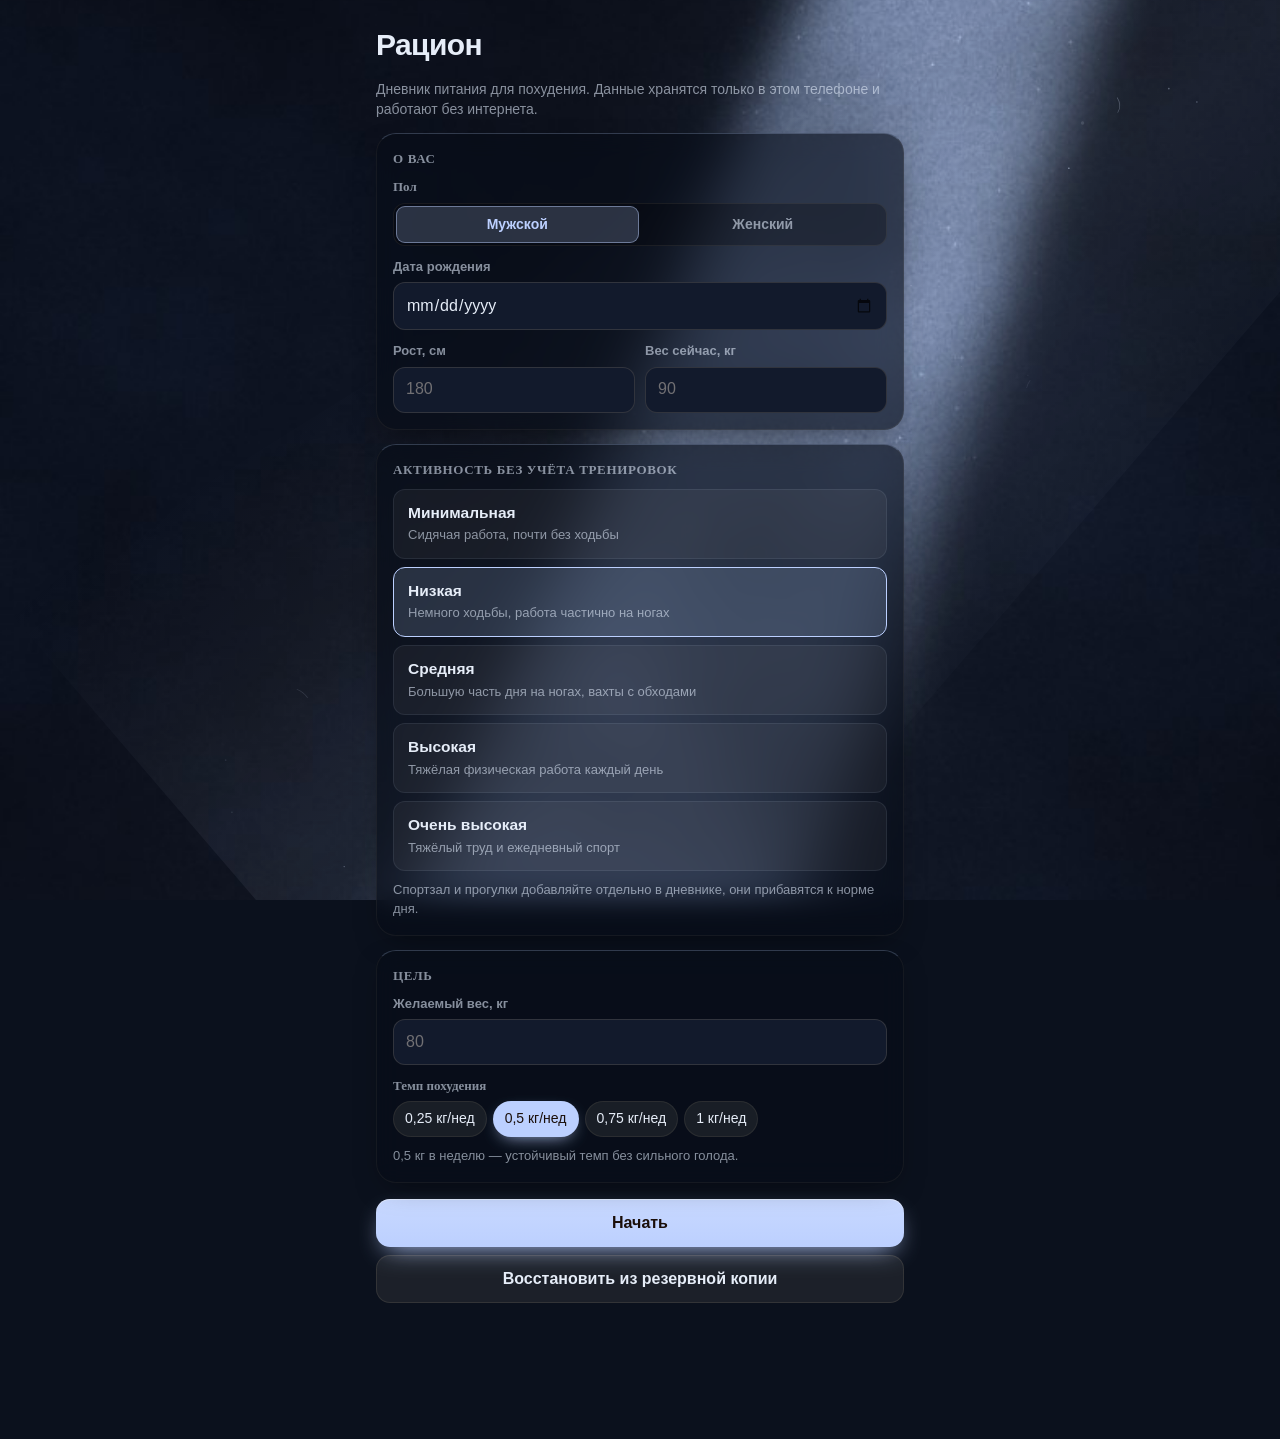
==== commit 0cff9d54: "Черновик v19: исправлены огромные стрелки в «Моих продуктах» и «Рецептах» — не опубликовано Co-Autho" ====
--- a/index.html
+++ b/index.html
@@ -215,6 +215,7 @@
 .good{color:var(--ok)!important}.badc{color:var(--bad)!important}
 .list .row:first-child{border-top:0}
 .menu .row{font-size:16px}
+.row>svg{width:20px;height:20px;flex:none;color:var(--muted)}
 .menu .row svg{width:20px;height:20px;color:var(--muted)}
 .prog{height:12px;border-radius:99px;background:var(--soft);overflow:hidden;margin:10px 0 6px}
 .prog i{display:block;height:100%;background:var(--accent);border-radius:99px}
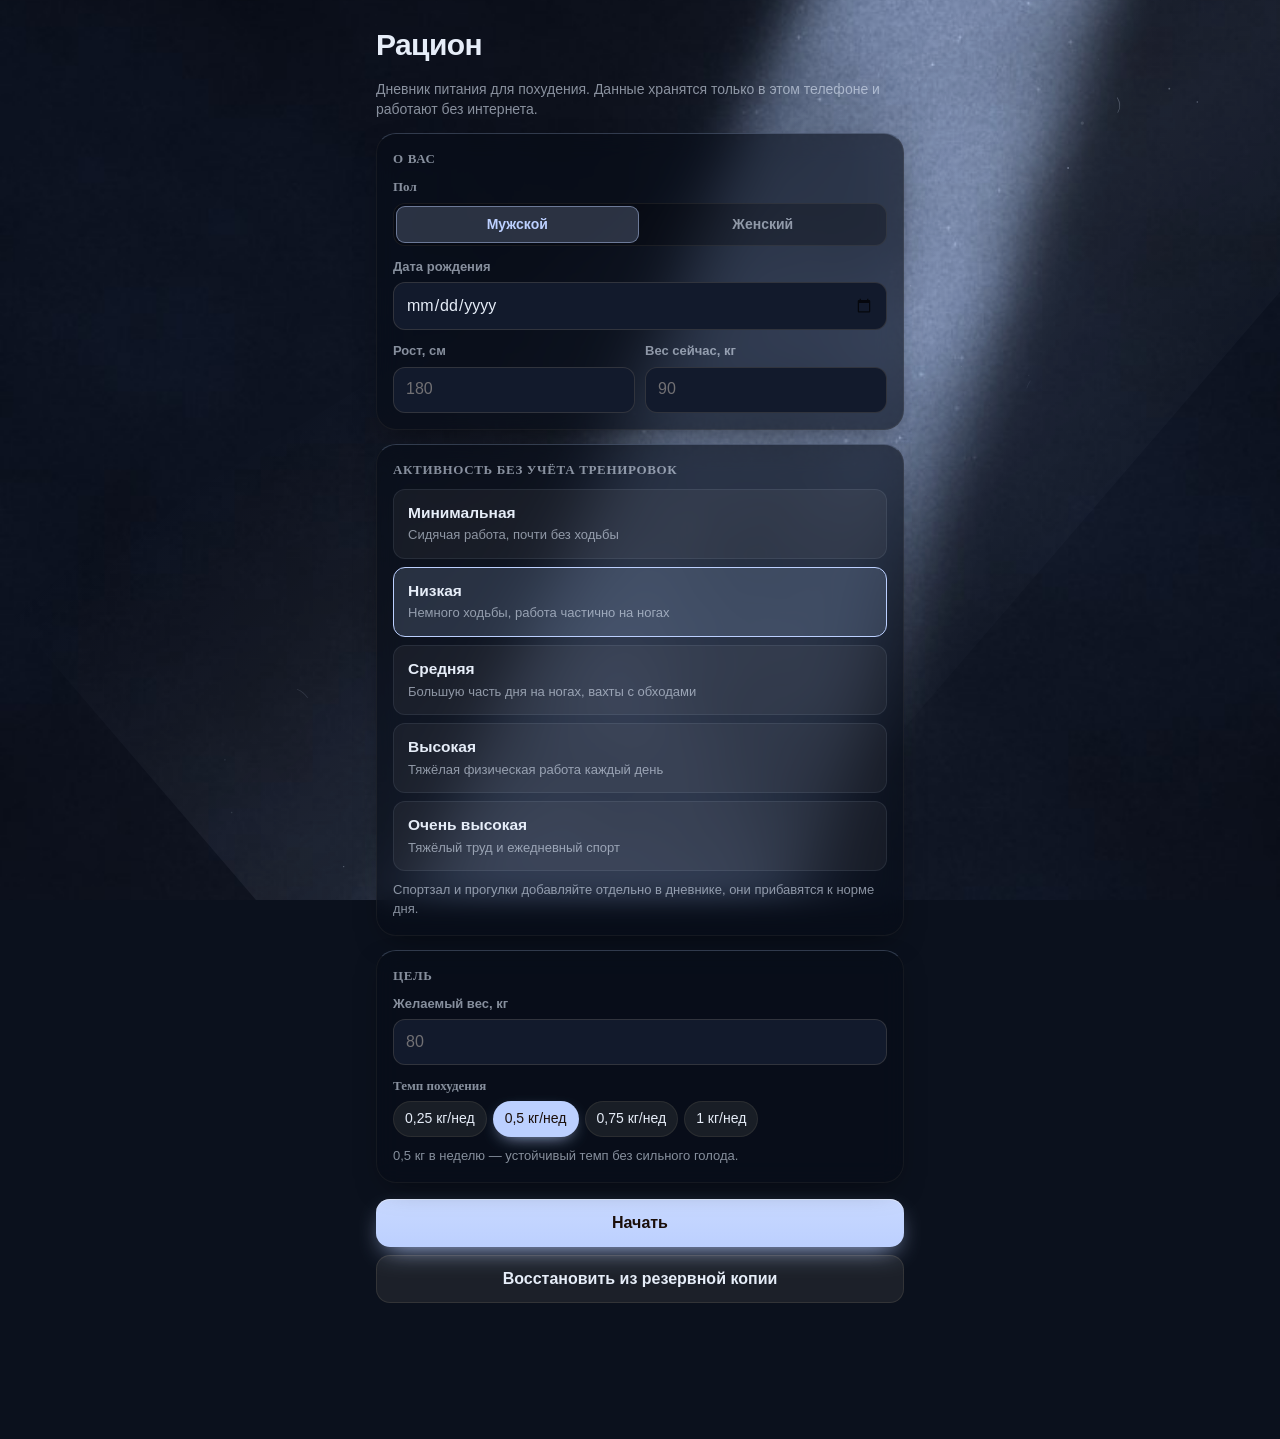
==== commit d7f58edd: "Версия 19: нормальные стрелки в списках «Мои продукты» и «Рецепты и блюда» Co-Authored-By: Claude Op" ====
--- a/index.html
+++ b/index.html
@@ -338,7 +338,7 @@
 
 /* ========== хранилище ========== */
 const KEY='racion.v1';
-const APP_VERSION='18';
+const APP_VERSION='19';
 function blank(){return{v:1,profile:null,goal:{rate:0.5,target:null,prot:1.8,fatPct:28,ov:{},eatBack:100,water:2000},voyage:null,weights:{},days:{},foods:[],recipes:[],templates:[],settings:{usdaKey:'',lastBackup:null,created:today(),theme:{mode:'system',dark:'20:00',light:'07:00'}}}}
 function normalize(o){const b=blank();o=Object.assign(b,o||{});o.goal=Object.assign(blank().goal,o.goal||{});o.goal.ov=o.goal.ov||{};o.settings=Object.assign(blank().settings,o.settings||{});o.settings.theme=Object.assign(blank().settings.theme,o.settings.theme||{});
   for(const k in o.days){const d=o.days[k];d.m=Object.assign({b:[],l:[],d:[],s:[]},d.m||{});d.ex=d.ex||[]}return o}
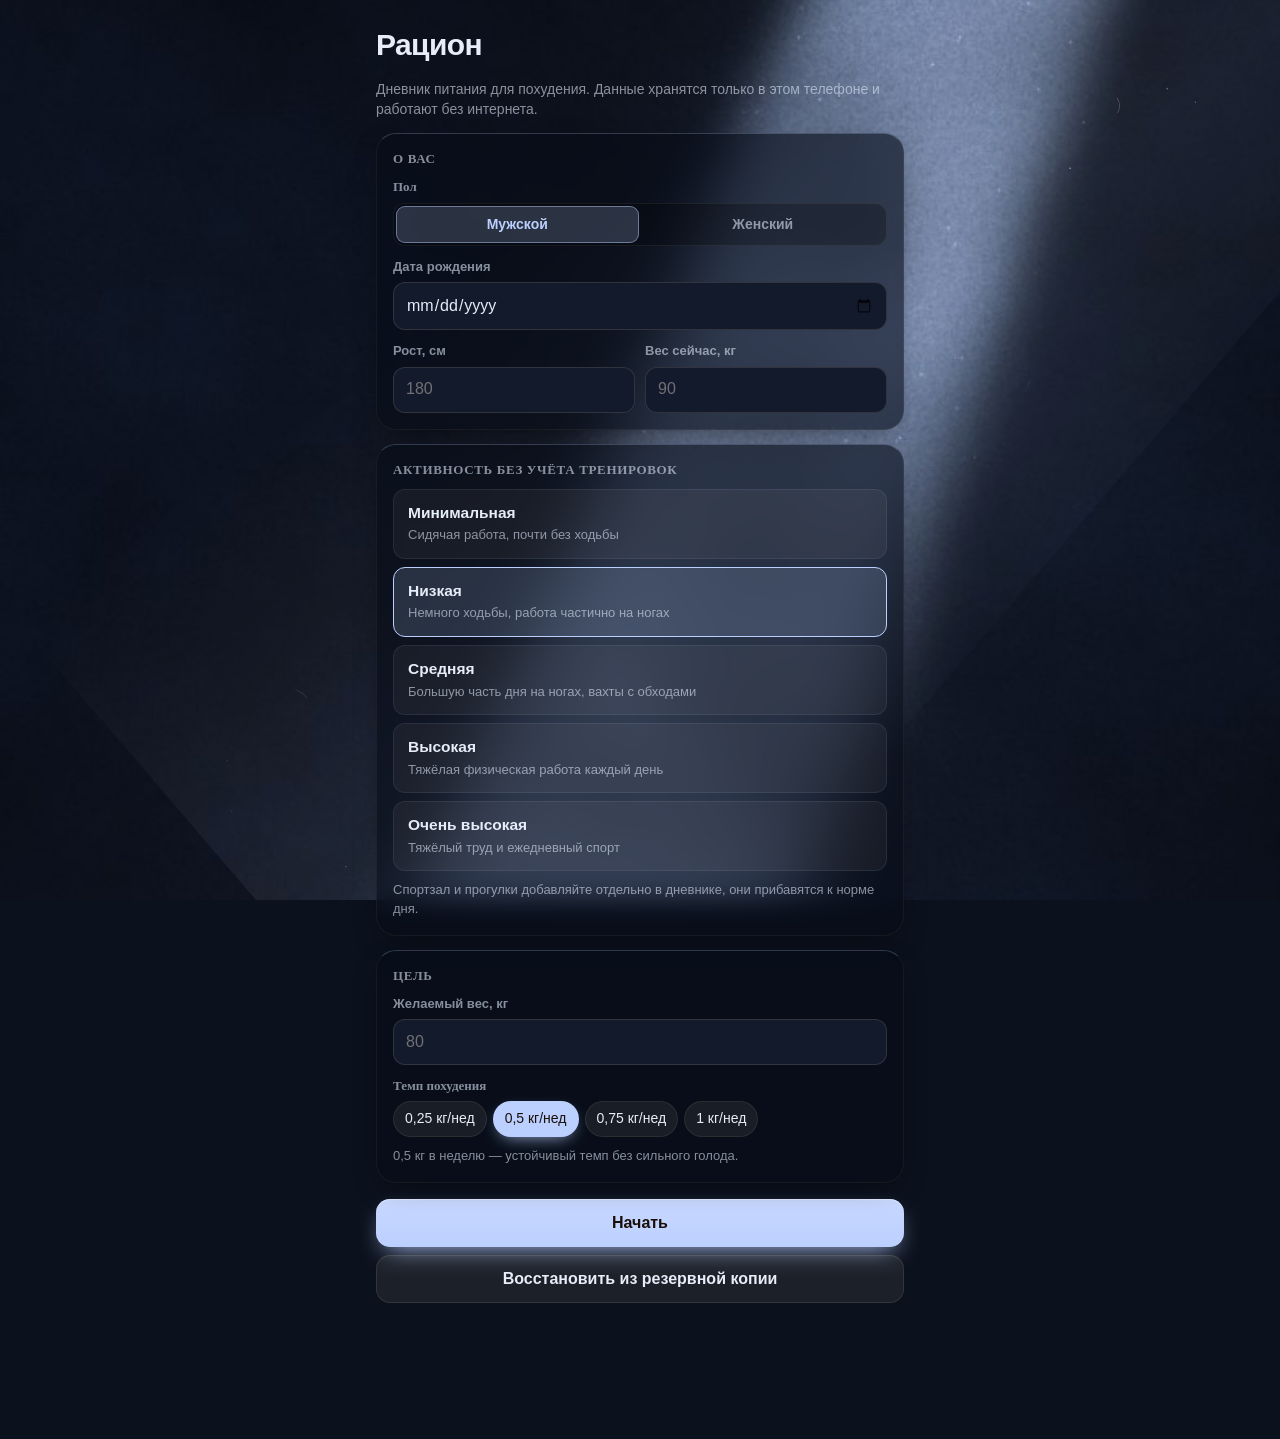
==== commit 09253efe: "Меню Burger King Romania (41 позиция) по таблице сети, с исправлением явных опечаток; версия 20 Co-A" ====
--- a/index.html
+++ b/index.html
@@ -338,7 +338,7 @@
 
 /* ========== хранилище ========== */
 const KEY='racion.v1';
-const APP_VERSION='19';
+const APP_VERSION='20';
 function blank(){return{v:1,profile:null,goal:{rate:0.5,target:null,prot:1.8,fatPct:28,ov:{},eatBack:100,water:2000},voyage:null,weights:{},days:{},foods:[],recipes:[],templates:[],settings:{usdaKey:'',lastBackup:null,created:today(),theme:{mode:'system',dark:'20:00',light:'07:00'}}}}
 function normalize(o){const b=blank();o=Object.assign(b,o||{});o.goal=Object.assign(blank().goal,o.goal||{});o.goal.ov=o.goal.ov||{};o.settings=Object.assign(blank().settings,o.settings||{});o.settings.theme=Object.assign(blank().settings.theme,o.settings.theme||{});
   for(const k in o.days){const d=o.days[k];d.m=Object.assign({b:[],l:[],d:[],s:[]},d.m||{});d.ex=d.ex||[]}return o}
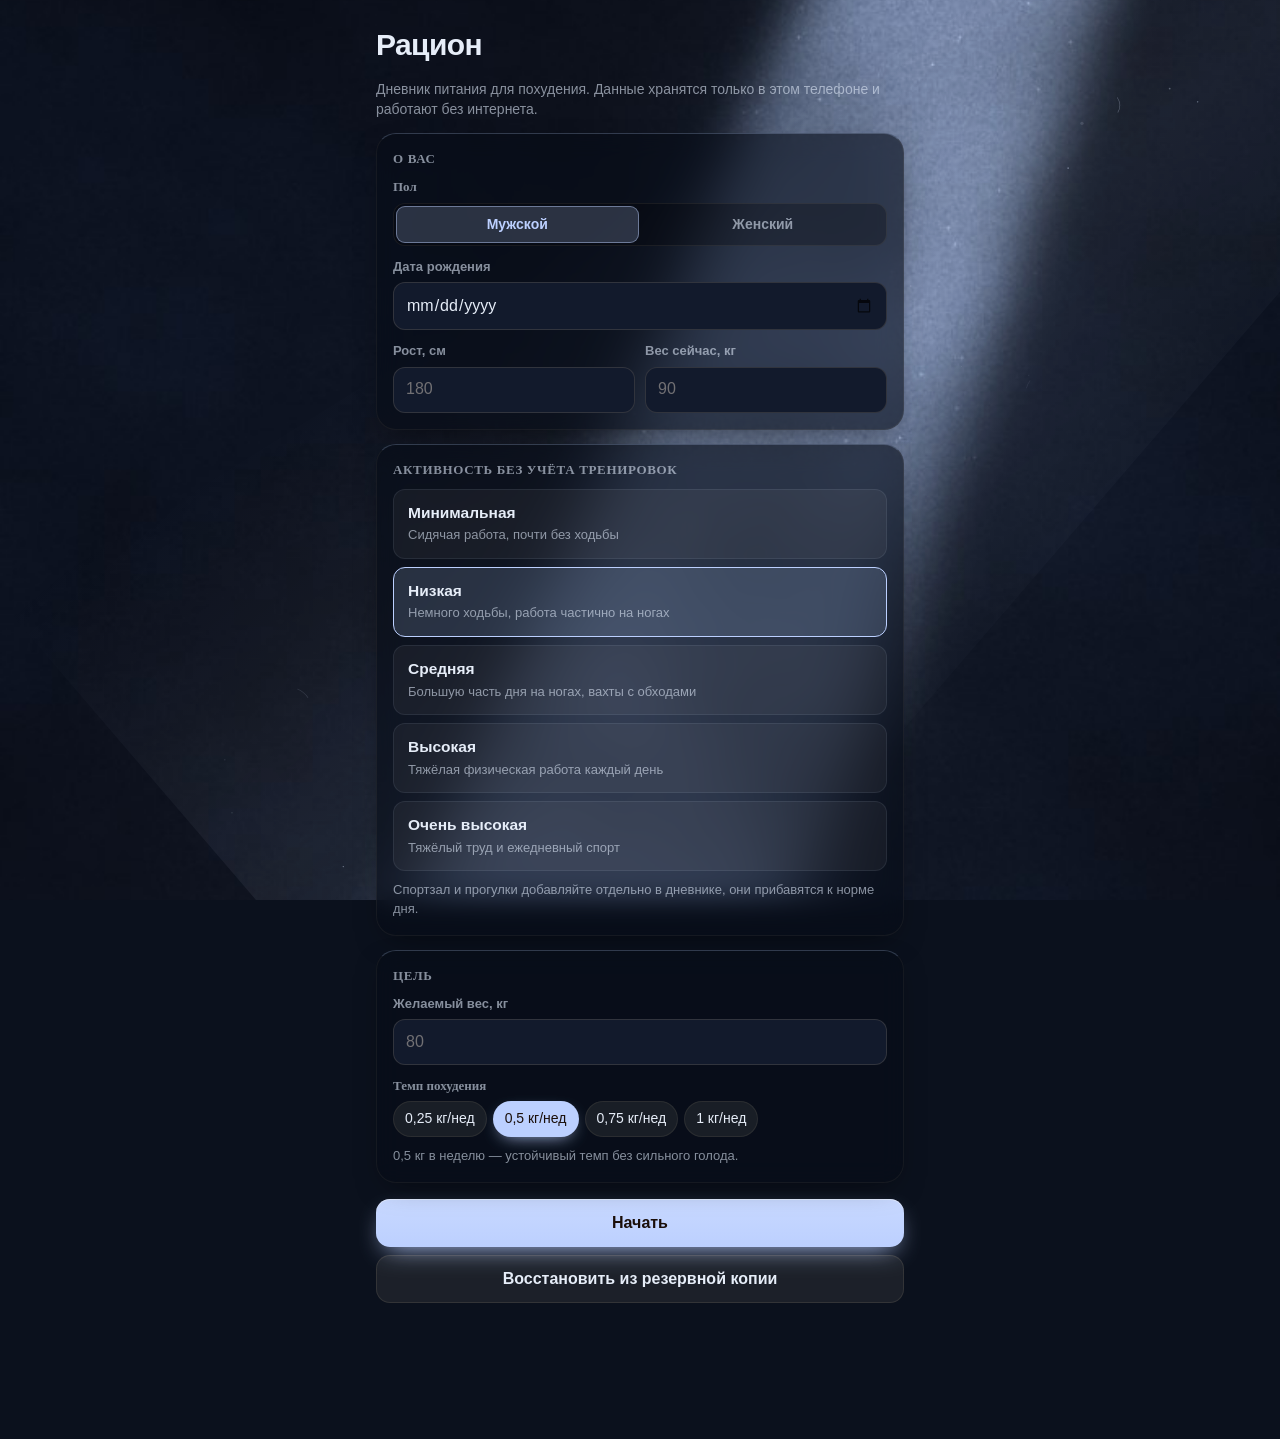
==== commit 78a7e7e2: "Версия 21: оценка клетчатки для Burger King, Luca, суши, соков и других позиций, где стоял ноль Co-A" ====
--- a/index.html
+++ b/index.html
@@ -338,7 +338,7 @@
 
 /* ========== хранилище ========== */
 const KEY='racion.v1';
-const APP_VERSION='20';
+const APP_VERSION='21';
 function blank(){return{v:1,profile:null,goal:{rate:0.5,target:null,prot:1.8,fatPct:28,ov:{},eatBack:100,water:2000},voyage:null,weights:{},days:{},foods:[],recipes:[],templates:[],settings:{usdaKey:'',lastBackup:null,created:today(),theme:{mode:'system',dark:'20:00',light:'07:00'}}}}
 function normalize(o){const b=blank();o=Object.assign(b,o||{});o.goal=Object.assign(blank().goal,o.goal||{});o.goal.ov=o.goal.ov||{};o.settings=Object.assign(blank().settings,o.settings||{});o.settings.theme=Object.assign(blank().settings.theme,o.settings.theme||{});
   for(const k in o.days){const d=o.days[k];d.m=Object.assign({b:[],l:[],d:[],s:[]},d.m||{});d.ex=d.ex||[]}return o}
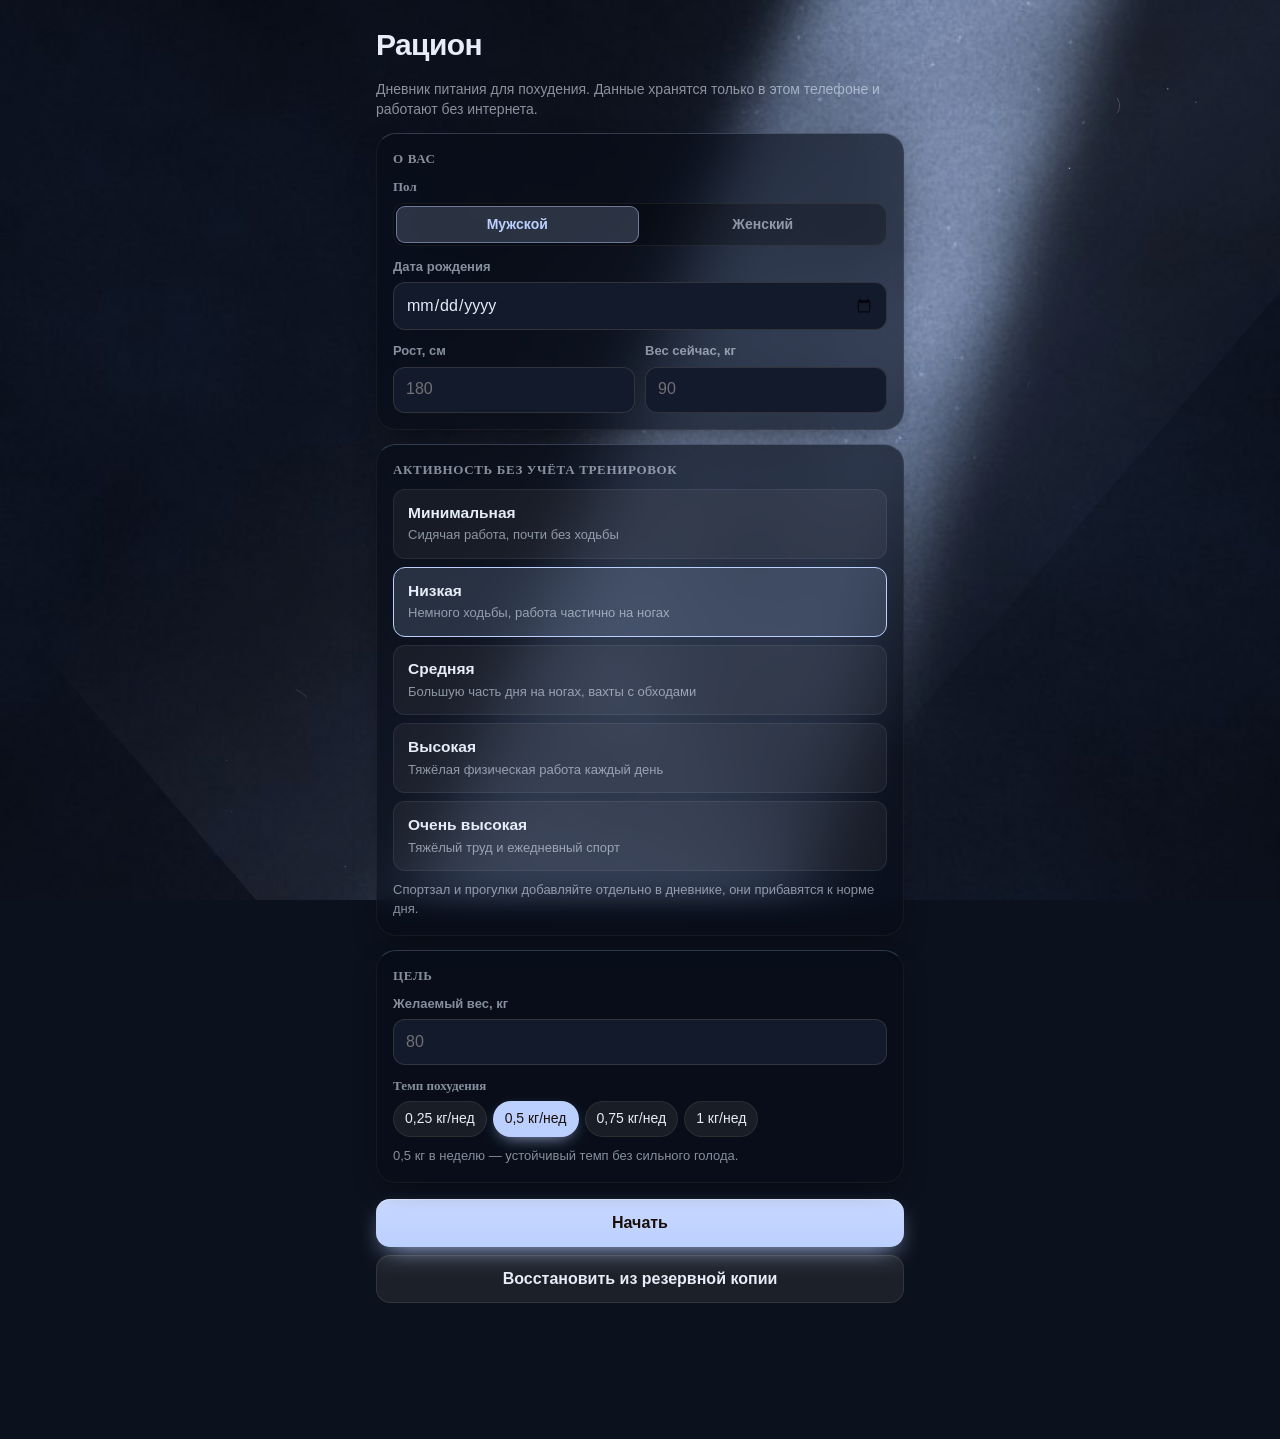
==== commit 55ee5b63: "Версия 22: гуляш Fabrica de Ciorbe (порция 450 мл) Co-Authored-By: Claude Opus 5.5 <noreply@anthropi" ====
--- a/index.html
+++ b/index.html
@@ -338,7 +338,7 @@
 
 /* ========== хранилище ========== */
 const KEY='racion.v1';
-const APP_VERSION='21';
+const APP_VERSION='22';
 function blank(){return{v:1,profile:null,goal:{rate:0.5,target:null,prot:1.8,fatPct:28,ov:{},eatBack:100,water:2000},voyage:null,weights:{},days:{},foods:[],recipes:[],templates:[],settings:{usdaKey:'',lastBackup:null,created:today(),theme:{mode:'system',dark:'20:00',light:'07:00'}}}}
 function normalize(o){const b=blank();o=Object.assign(b,o||{});o.goal=Object.assign(blank().goal,o.goal||{});o.goal.ov=o.goal.ov||{};o.settings=Object.assign(blank().settings,o.settings||{});o.settings.theme=Object.assign(blank().settings.theme,o.settings.theme||{});
   for(const k in o.days){const d=o.days[k];d.m=Object.assign({b:[],l:[],d:[],s:[]},d.m||{});d.ex=d.ex||[]}return o}
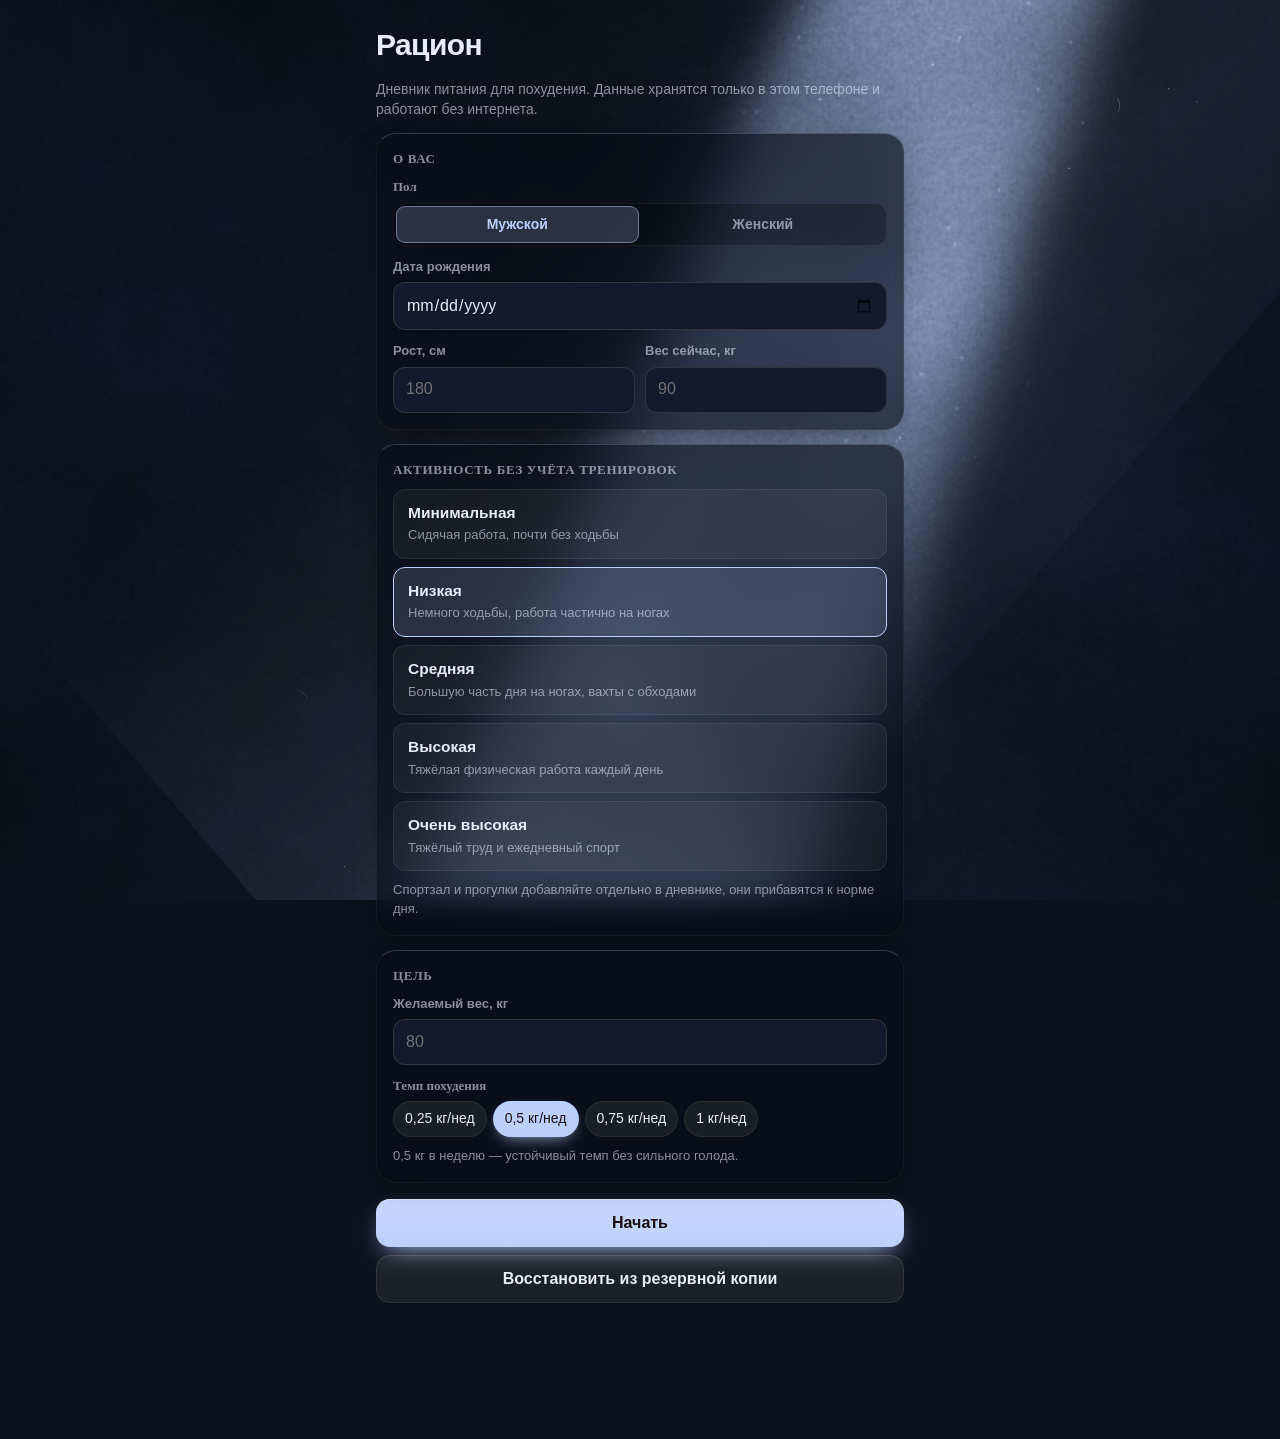
==== commit bff3eeda: "Dristor Kebap: лаваш с курицей без майонеза, с кетчупом (оценка по составу); версия 23 Co-Authored-B" ====
--- a/index.html
+++ b/index.html
@@ -338,7 +338,7 @@
 
 /* ========== хранилище ========== */
 const KEY='racion.v1';
-const APP_VERSION='22';
+const APP_VERSION='23';
 function blank(){return{v:1,profile:null,goal:{rate:0.5,target:null,prot:1.8,fatPct:28,ov:{},eatBack:100,water:2000},voyage:null,weights:{},days:{},foods:[],recipes:[],templates:[],settings:{usdaKey:'',lastBackup:null,created:today(),theme:{mode:'system',dark:'20:00',light:'07:00'}}}}
 function normalize(o){const b=blank();o=Object.assign(b,o||{});o.goal=Object.assign(blank().goal,o.goal||{});o.goal.ov=o.goal.ov||{};o.settings=Object.assign(blank().settings,o.settings||{});o.settings.theme=Object.assign(blank().settings.theme,o.settings.theme||{});
   for(const k in o.days){const d=o.days[k];d.m=Object.assign({b:[],l:[],d:[],s:[]},d.m||{});d.ex=d.ex||[]}return o}
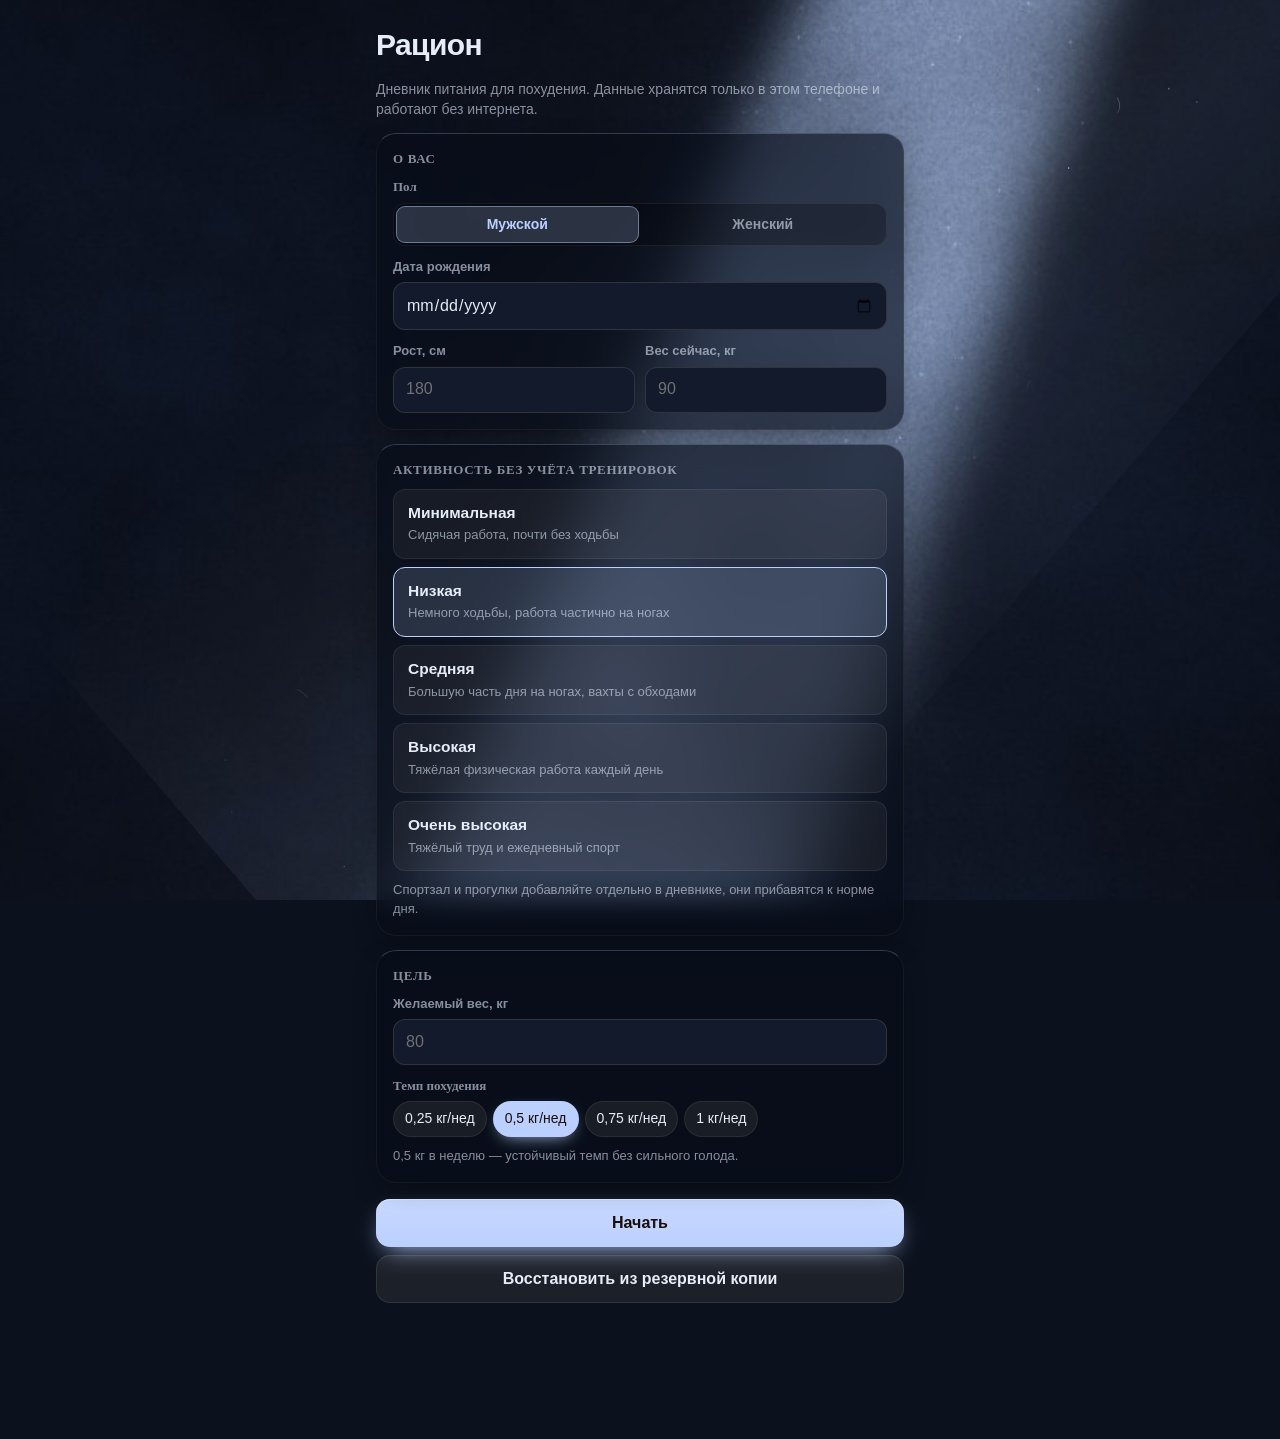
==== commit fb31aa7d: "Версия 24: напитки для счётчика воды определяются по названию, а не по номеру в базе (после вставки " ====
--- a/index.html
+++ b/index.html
@@ -338,7 +338,7 @@
 
 /* ========== хранилище ========== */
 const KEY='racion.v1';
-const APP_VERSION='23';
+const APP_VERSION='24';
 function blank(){return{v:1,profile:null,goal:{rate:0.5,target:null,prot:1.8,fatPct:28,ov:{},eatBack:100,water:2000},voyage:null,weights:{},days:{},foods:[],recipes:[],templates:[],settings:{usdaKey:'',lastBackup:null,created:today(),theme:{mode:'system',dark:'20:00',light:'07:00'}}}}
 function normalize(o){const b=blank();o=Object.assign(b,o||{});o.goal=Object.assign(blank().goal,o.goal||{});o.goal.ov=o.goal.ov||{};o.settings=Object.assign(blank().settings,o.settings||{});o.settings.theme=Object.assign(blank().settings.theme,o.settings.theme||{});
   for(const k in o.days){const d=o.days[k];d.m=Object.assign({b:[],l:[],d:[],s:[]},d.m||{});d.ex=d.ex||[]}return o}
@@ -360,12 +360,13 @@
 function hasFood(s){const d=S.days[s];return !!d&&Object.values(d.m).some(a=>a.length)}
 function dayEmpty(s){const d=S.days[s];return !d||(!hasFood(s)&&!d.ex.length&&!d.wt)}
 // Вода: отмеченные стаканы + чай, кофе и минеральная вода из дневника (по объёму, 1 г = 1 мл)
-const DRINK_IDS=new Set(['b138','b139','b430','b431','b432','b433','b434','b435','b436','b437','b438','b439','b440','b441','b442','b443','b444','b507','b508','b509','b517']);
-const HIMIN_IDS=new Set(['b517']);
+// напитки из базы узнаём по названию, а не по номеру позиции: номера сдвигаются, если продукт добавлен в середину списка
+const DRINK_NAMES=new Set(["Black coffee", "Tea, unsweetened", "Espresso", "Ristretto", "Americano", "Filter coffee", "Cappuccino", "Latte", "Flat white", "Macchiato", "Cortado", "Latte with syrup", "Mocha", "Raf coffee", "Oat milk cappuccino", "Iced latte", "Frappé / Frappuccino", "Tea with sugar (1 tsp per cup)", "Green tea, unsweetened", "Mineral water", "Borjomi mineral water (medicinal-table, high sodium)"]);
+const HIMIN_NAMES=new Set(["Borjomi mineral water (medicinal-table, high sodium)"]);
 const RX_DRINK_IN=/\b(tea|coffee|espresso|americano|cappuccino|latte|ceai|cafea|borjomi)\b|чай|кофе|минерал|боржоми|mineral water|apă minerală|apa minerala/i;
 const RX_DRINK_OUT=/ice tea|iced tea|lipton|tonic|3-in-1|liqueur|ликёр|ликер|cake|торт|печень|cookie|candy|конфет|tiramisu|тирамису/i;
-function isDrink(e){if(e.src==='quick')return false;if(e.src==='base'&&e.ref&&/^b\d+$/.test(e.ref))return DRINK_IDS.has(e.ref);const n=e.n||'';return RX_DRINK_IN.test(n)&&!RX_DRINK_OUT.test(n)}
-function dayDrinks(s){const d=S.days[s];let ml=0,hi=0;if(d)for(const a of Object.values(d.m))for(const e of a){if(!(e.g>0)||!isDrink(e))continue;ml+=e.g;if(e.src==='base'&&HIMIN_IDS.has(e.ref)||/borjomi|боржоми/i.test(e.n||''))hi+=e.g}return{ml,hi}}
+function isDrink(e){if(e.src==='quick')return false;if(e.src==='base'&&e.ref&&/^b\d+$/.test(e.ref))return DRINK_NAMES.has(e.n);const n=e.n||'';return RX_DRINK_IN.test(n)&&!RX_DRINK_OUT.test(n)}
+function dayDrinks(s){const d=S.days[s];let ml=0,hi=0;if(d)for(const a of Object.values(d.m))for(const e of a){if(!(e.g>0)||!isDrink(e))continue;ml+=e.g;if(e.src==='base'&&HIMIN_NAMES.has(e.n)||/borjomi|боржоми/i.test(e.n||''))hi+=e.g}return{ml,hi}}
 function dayWater(s){const d=S.days[s];return (d&&d.wt||0)+dayDrinks(s).ml}
 function wKeys(){return Object.keys(S.weights).sort()}
 function weightOn(s){const ks=wKeys();let v=null;for(const k of ks){if(k<=s)v=S.weights[k];else break}if(v==null&&ks.length)v=S.weights[ks[0]];return v}
